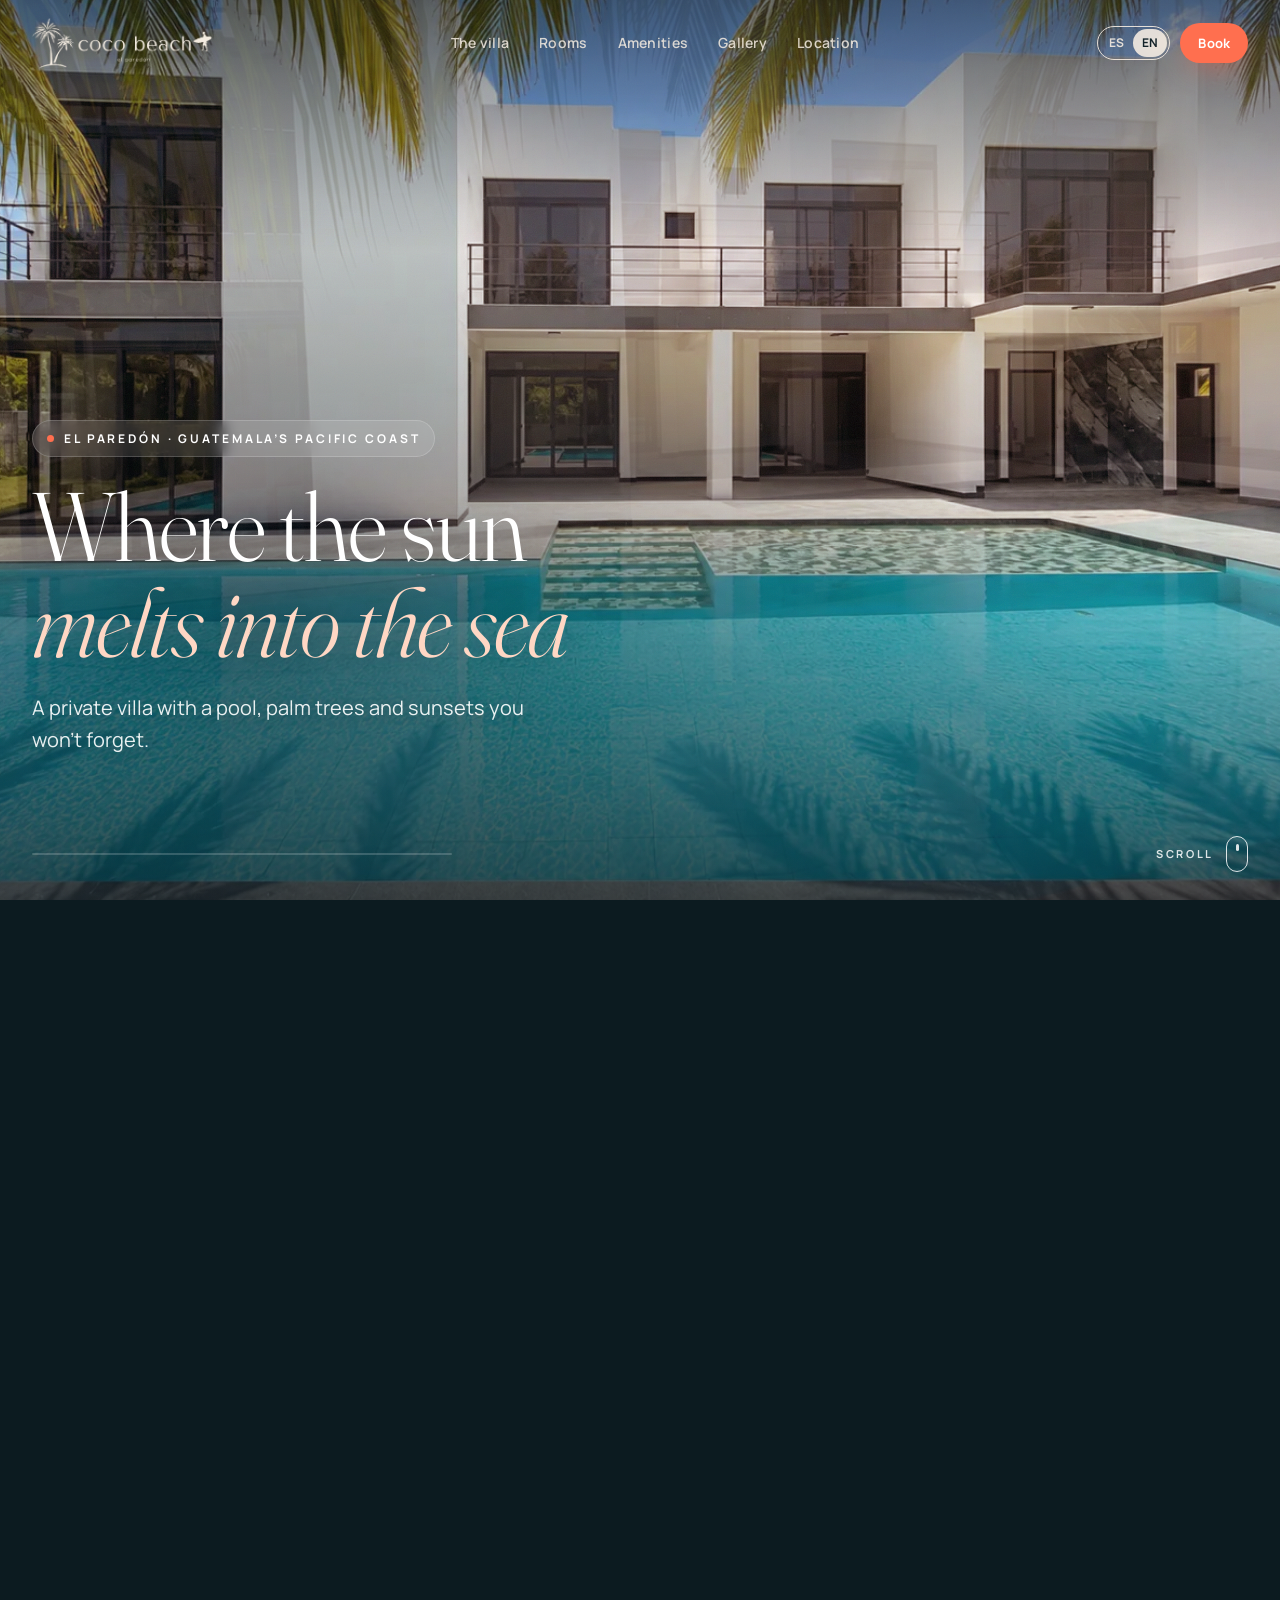
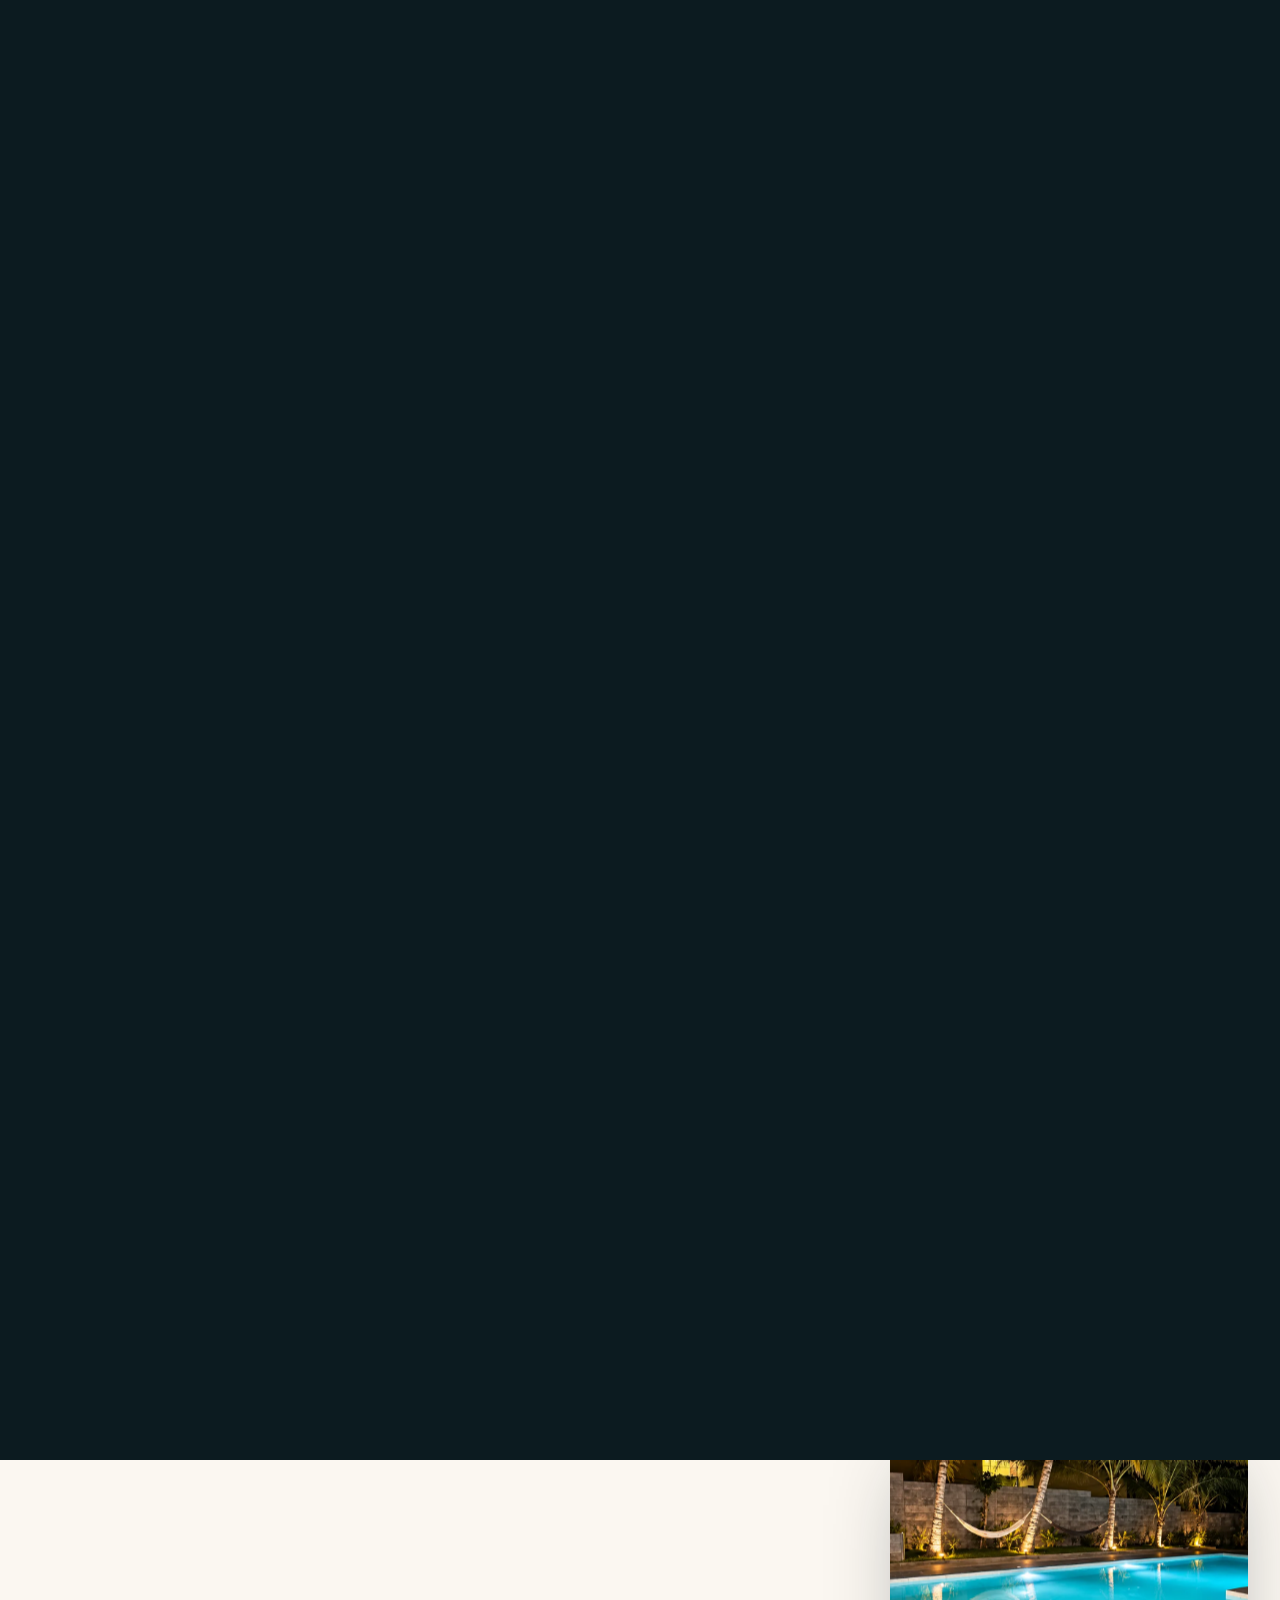
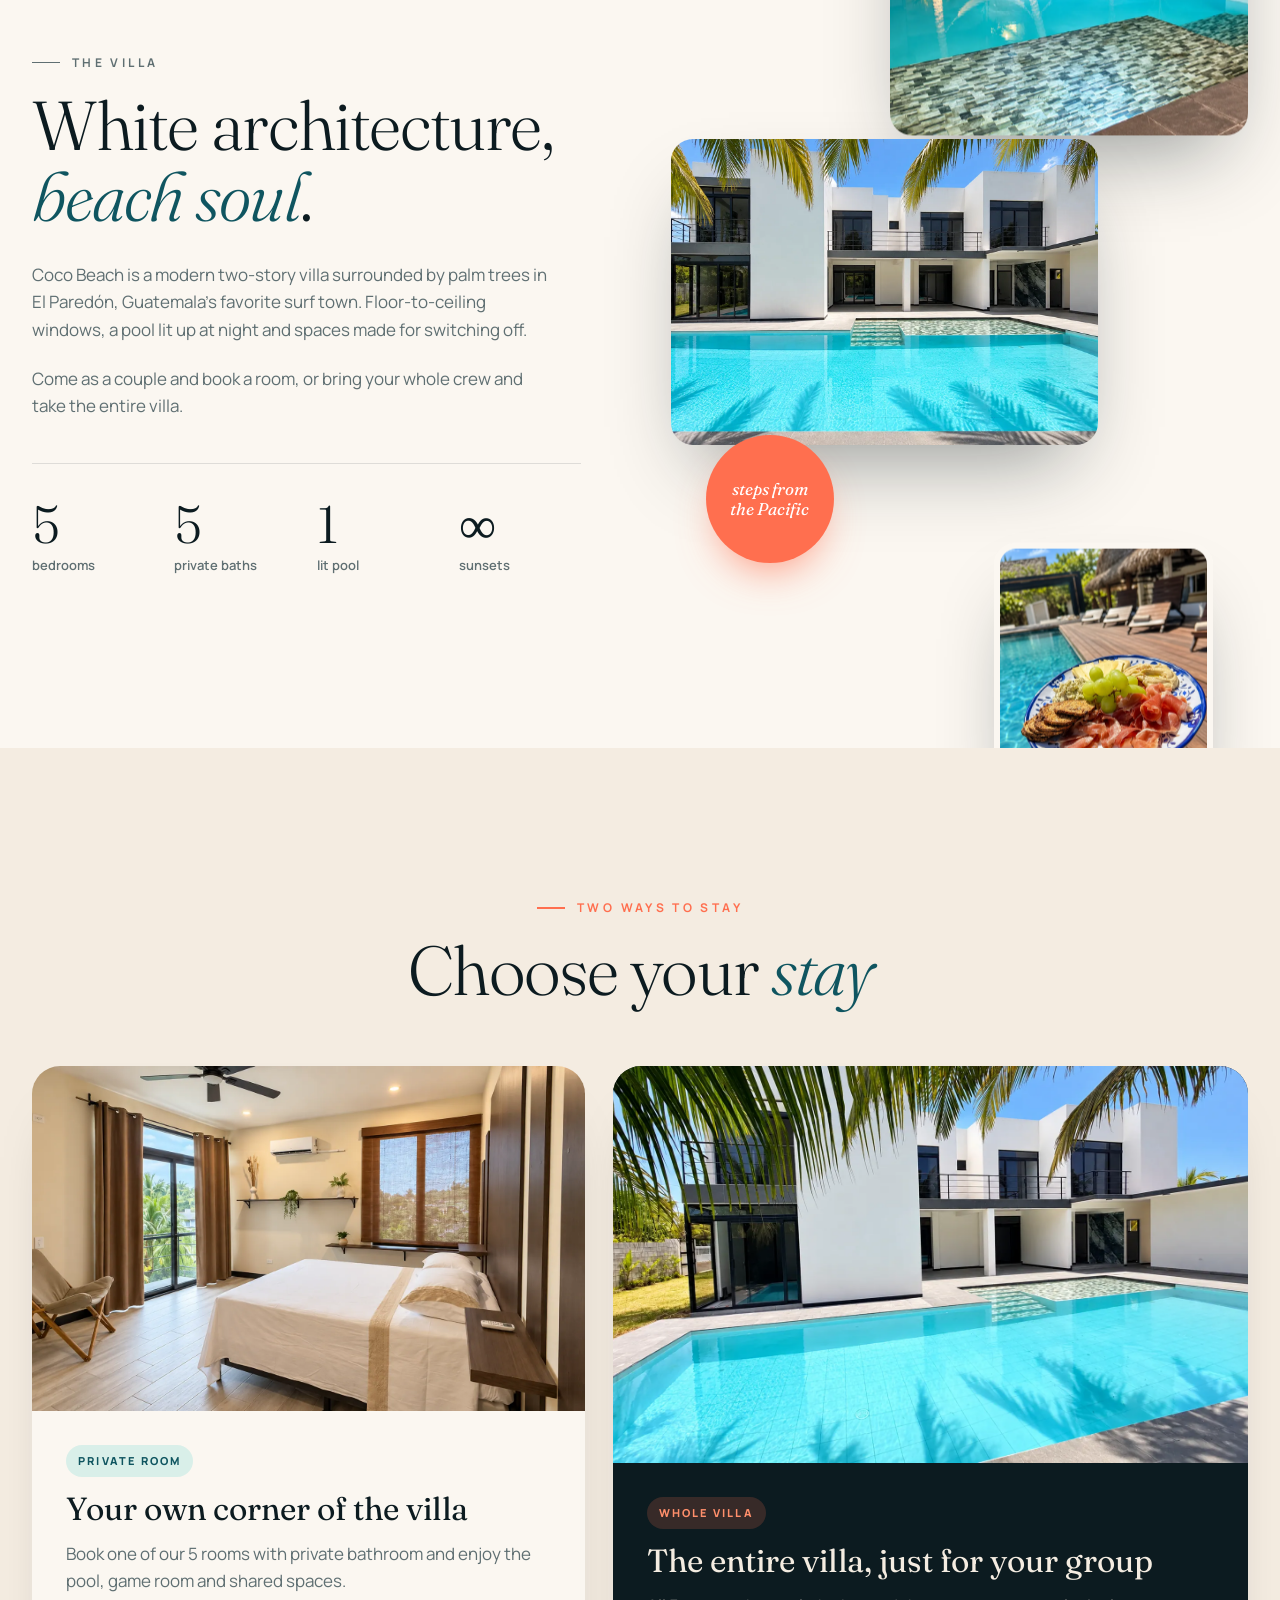
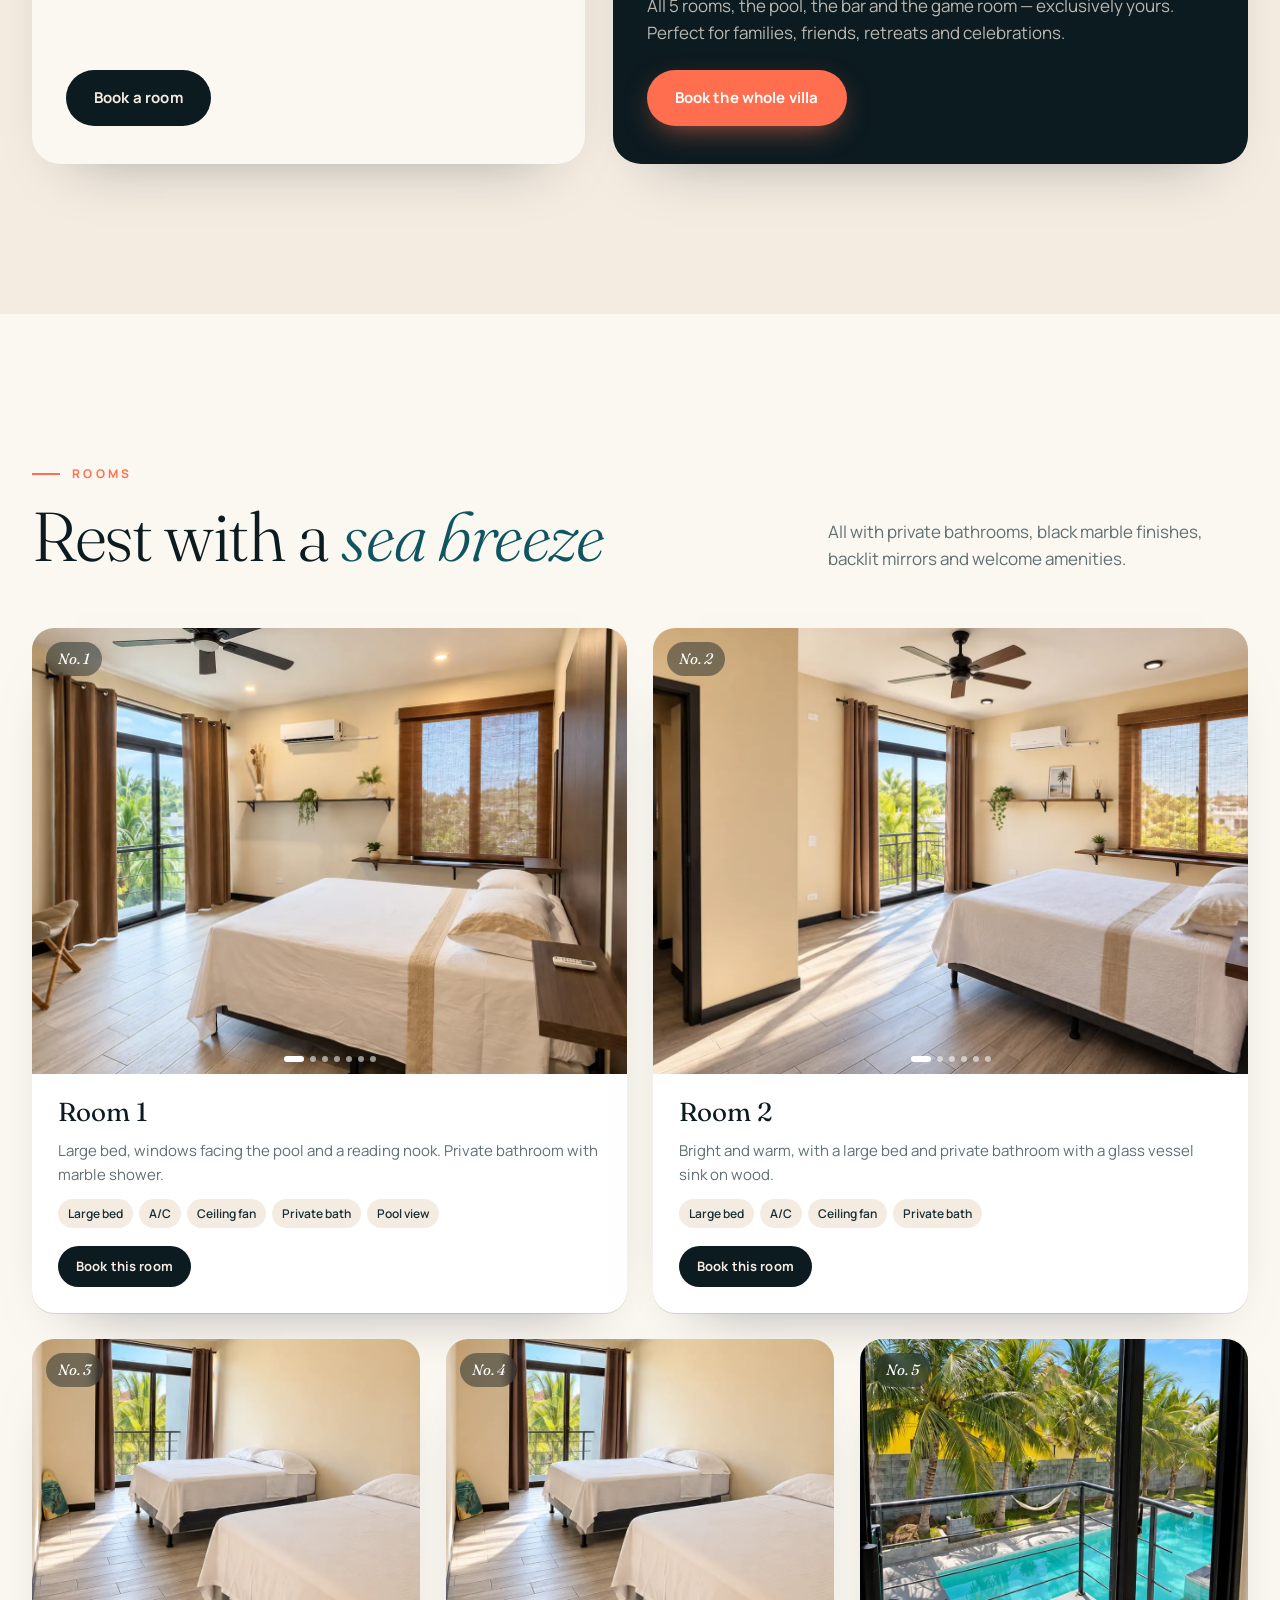
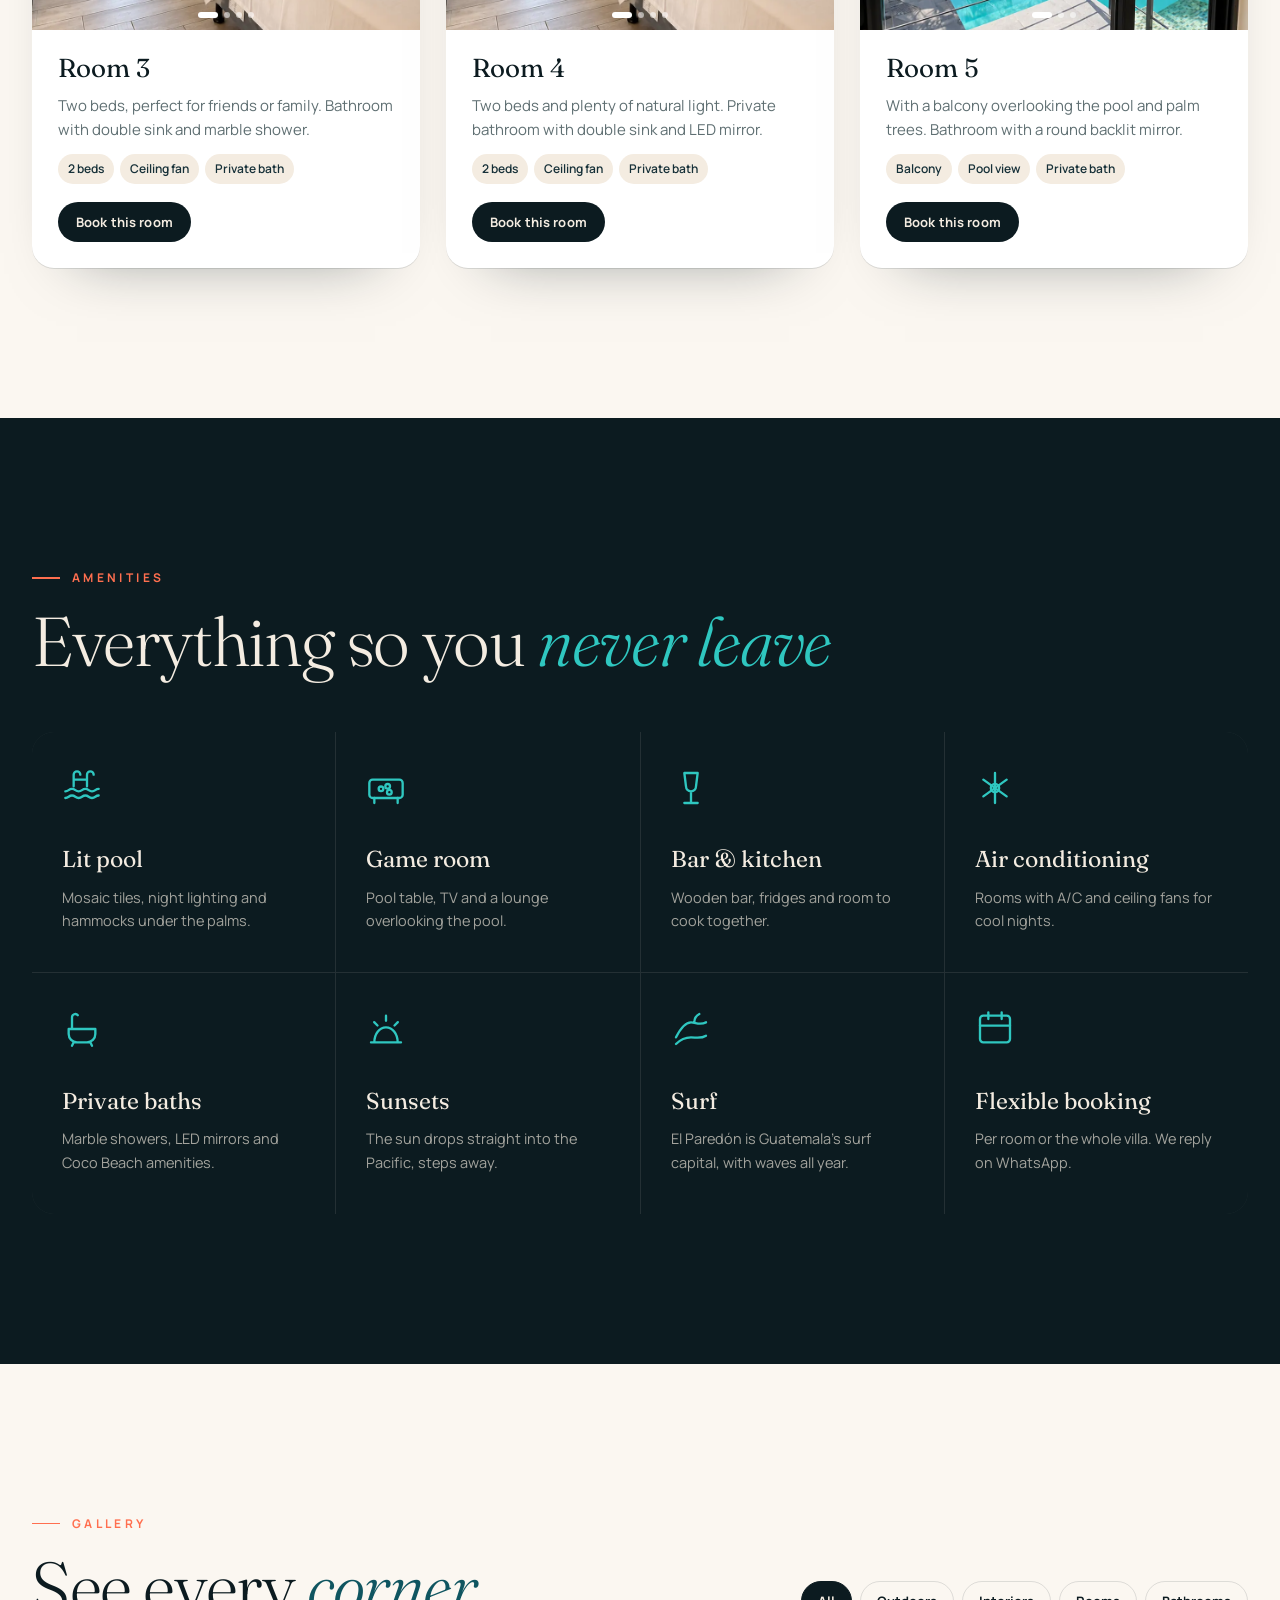
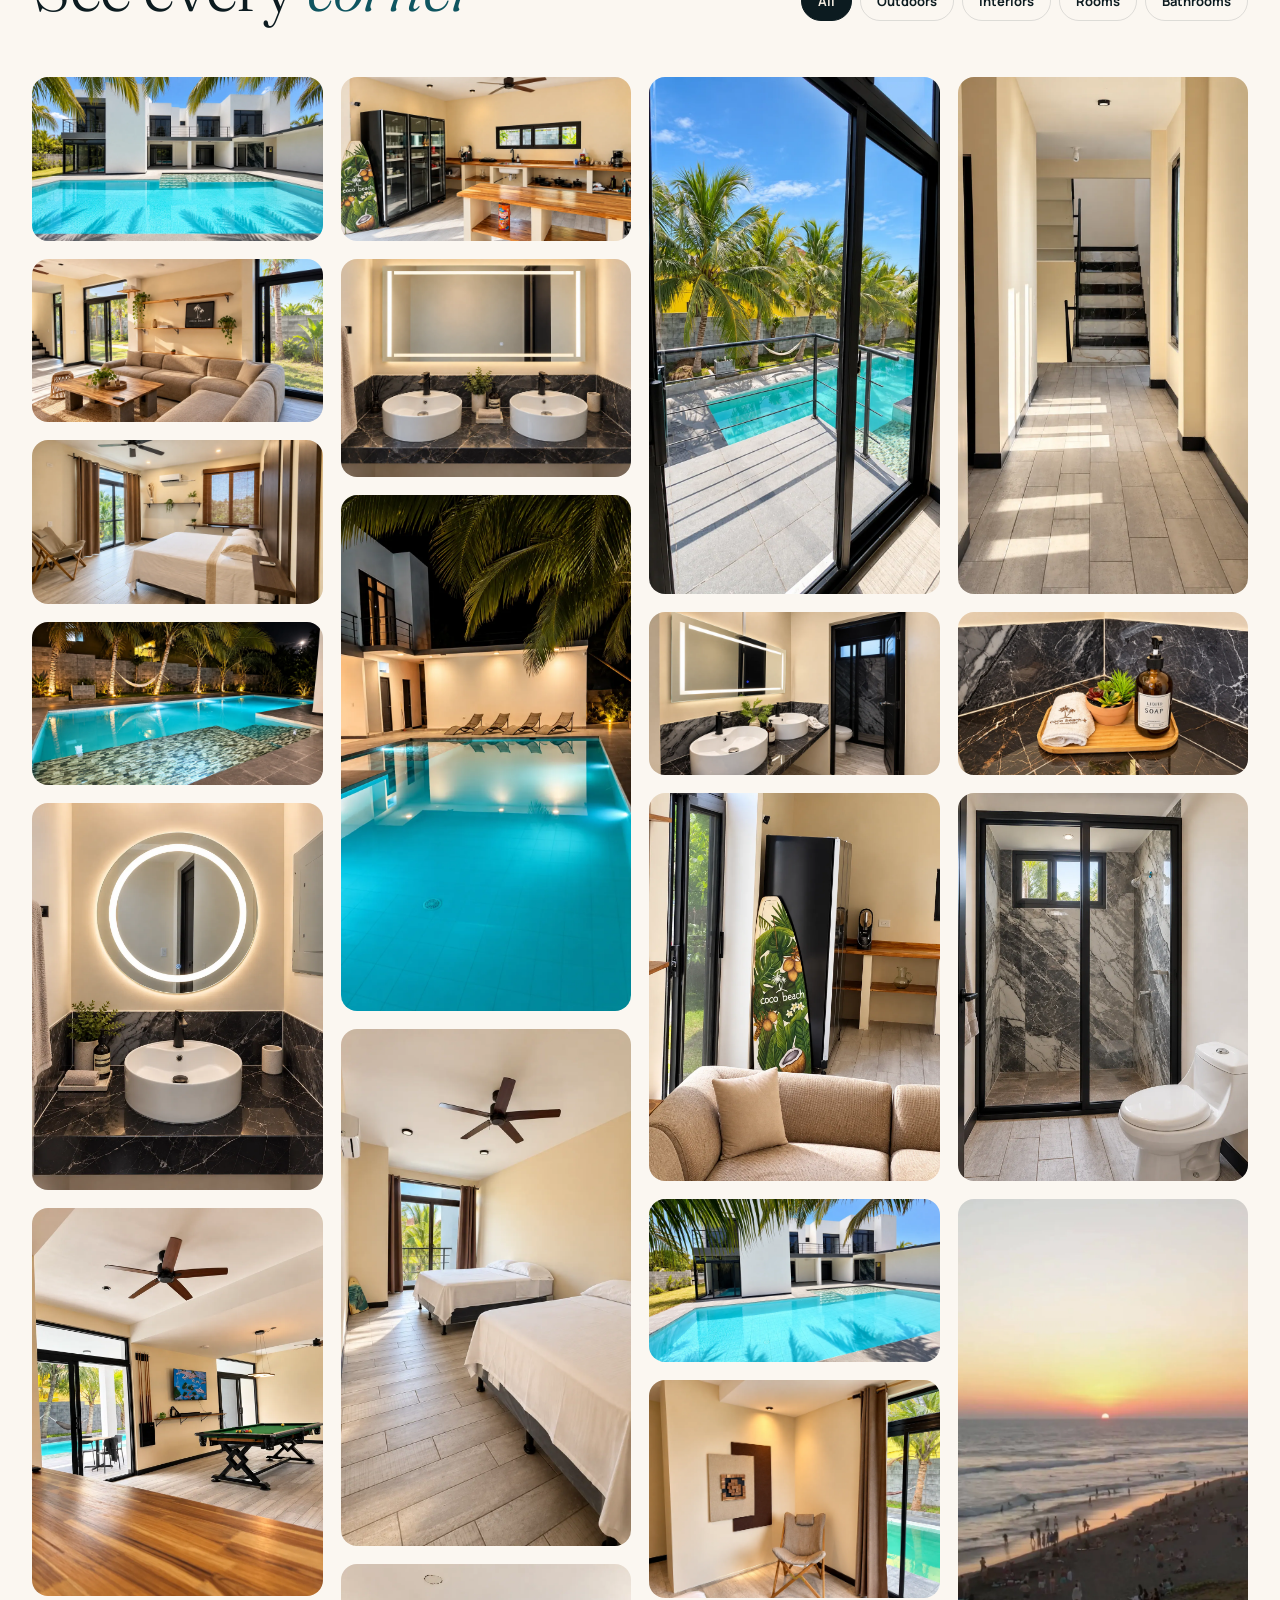
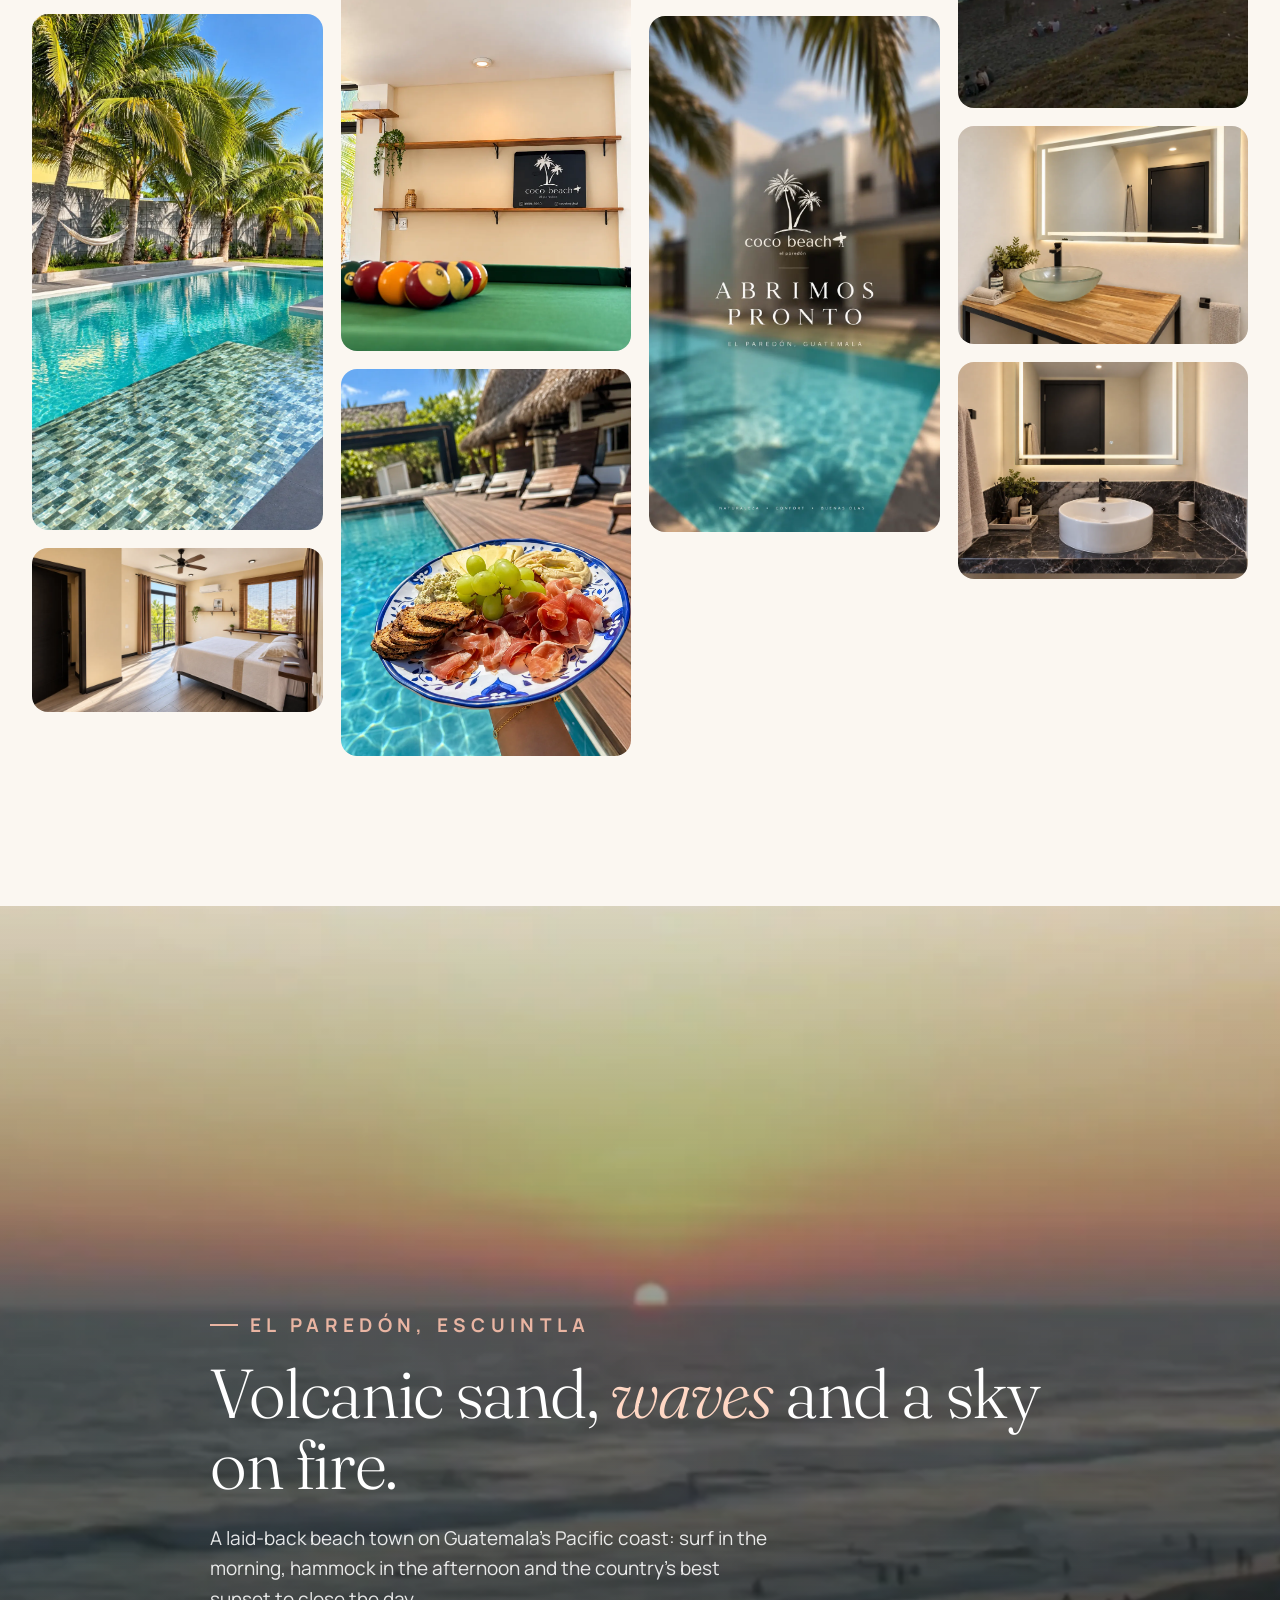
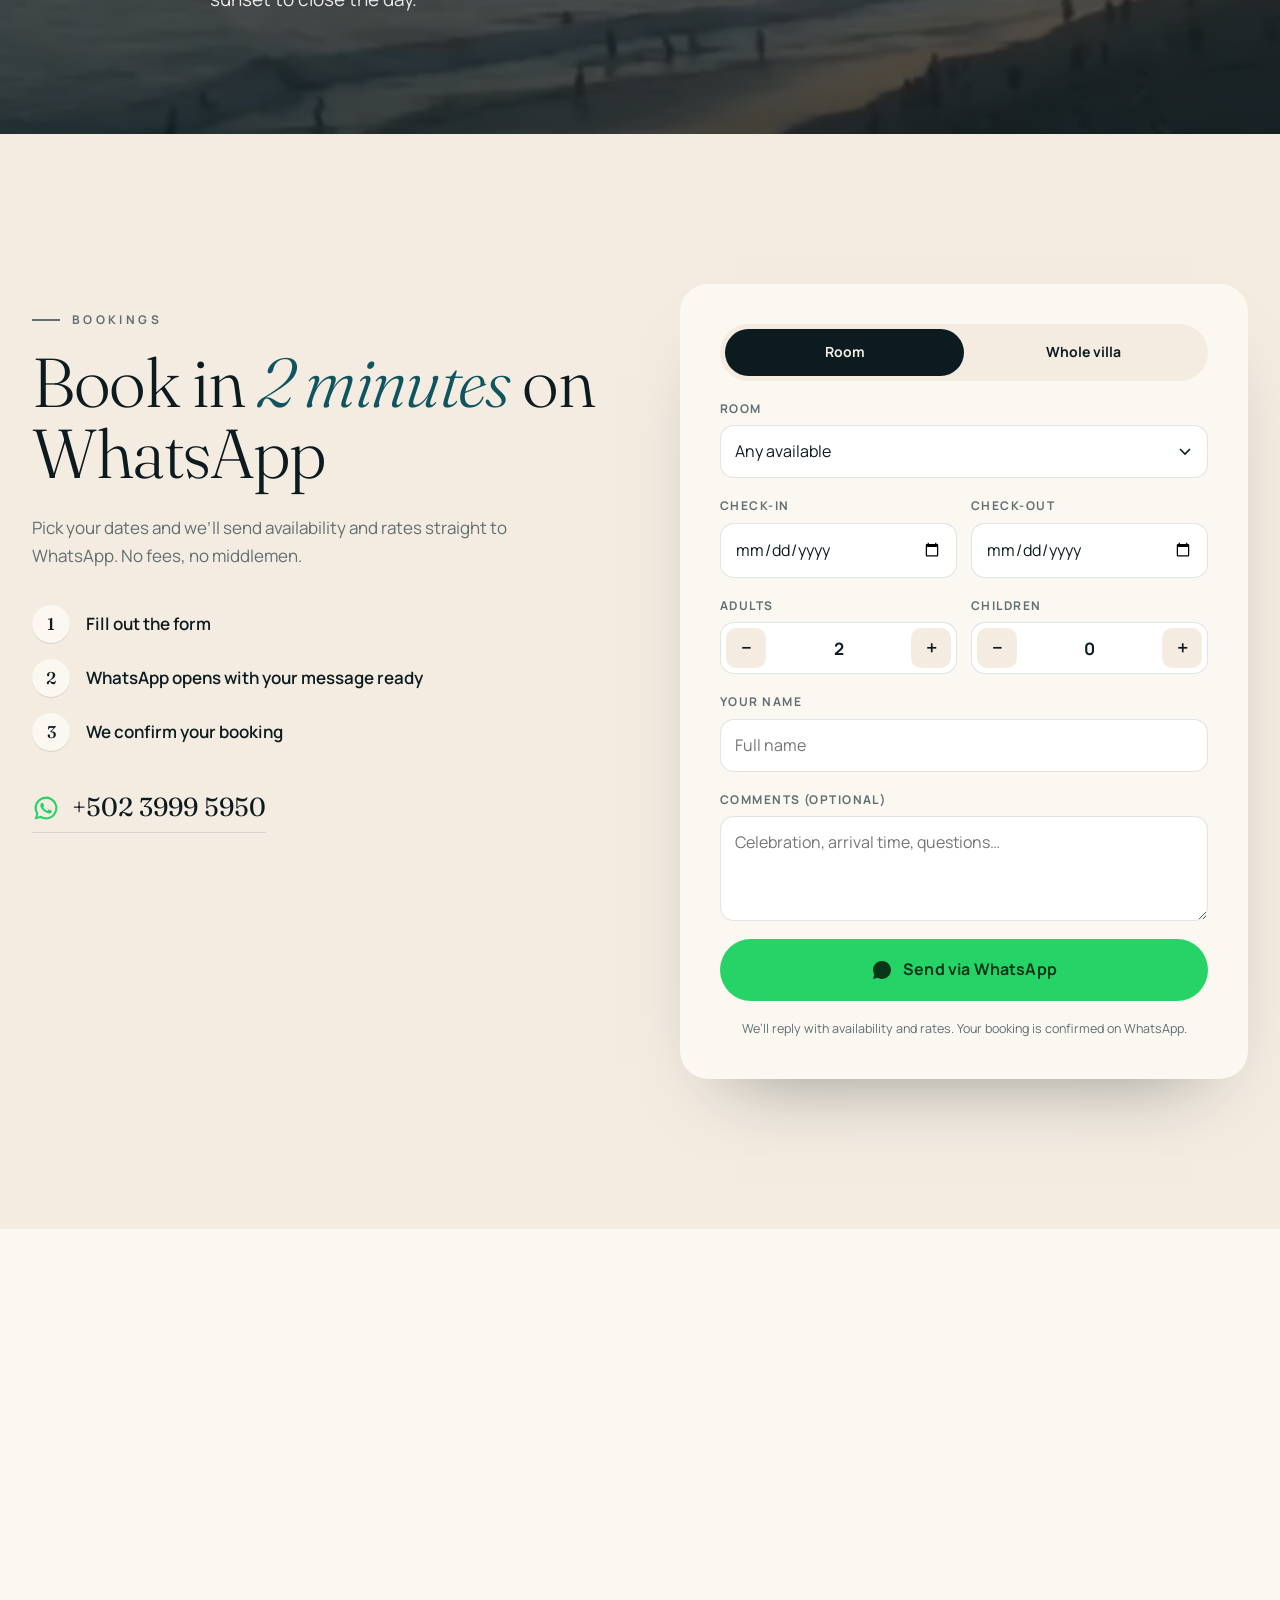
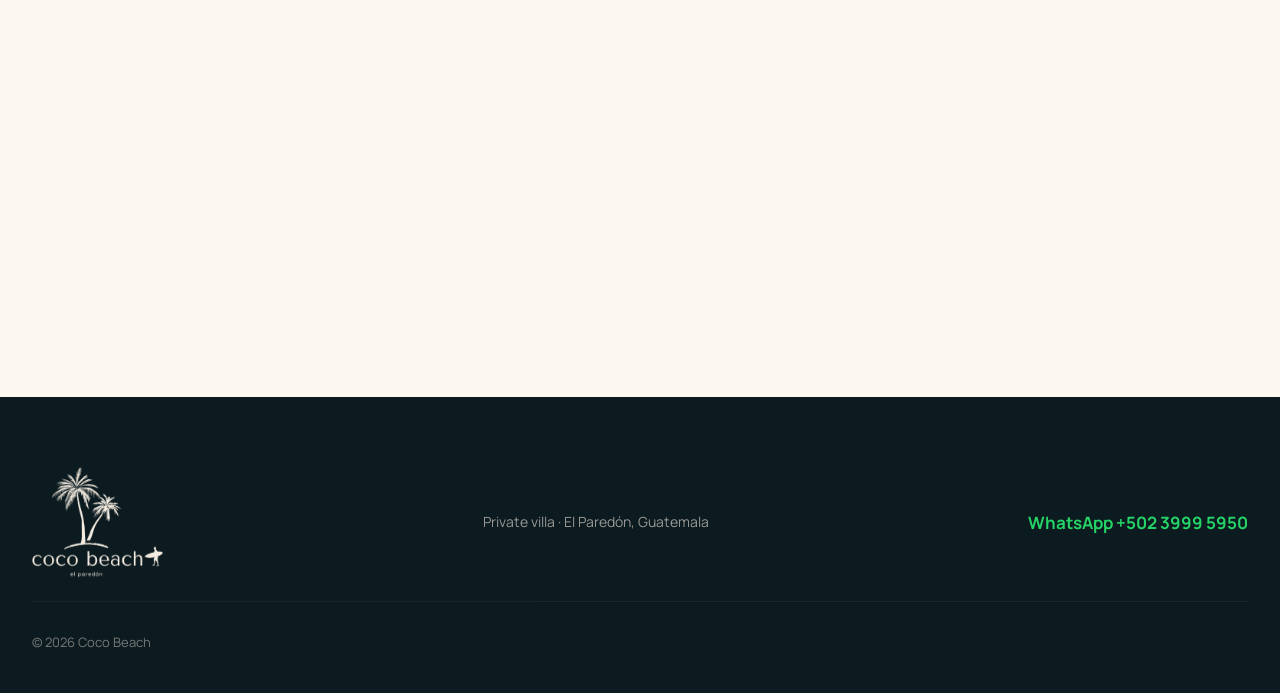
==== index.html @ 916fca0a "Coco Beach web + guest app en /guestapp Co-Authored-By: Claude Opus 5.5 <noreply@anthropic.com>" ====
<!doctype html>
<html lang="es">
<head>
  <meta charset="utf-8">
  <meta name="viewport" content="width=device-width, initial-scale=1">
  <title>Coco Beach · Villa en El Paredón, Guatemala</title>
  <meta name="description" content="Coco Beach: villa con piscina en El Paredón, Guatemala. Reserva una habitación o la villa completa por WhatsApp.">
  <meta property="og:title" content="Coco Beach · El Paredón">
  <meta property="og:description" content="Villa con piscina, 5 habitaciones y atardeceres sobre el Pacífico. Reserva por WhatsApp.">
  <meta property="og:image" content="img/ext-pool-day.webp">
  <link rel="apple-touch-icon" href="img/logo-mark-dark.png">
  <meta name="theme-color" content="#0c1b20">
  <link rel="icon" href="data:image/svg+xml,%3Csvg xmlns='http://www.w3.org/2000/svg' viewBox='0 0 64 64'%3E%3Ccircle cx='32' cy='32' r='32' fill='%230c1b20'/%3E%3Cpath d='M31 52c1-9 1-17-1-25' stroke='%23f3ebe0' stroke-width='3' fill='none' stroke-linecap='round'/%3E%3Cpath d='M30 27c-6-6-14-5-18 0 6-2 11-1 18 0zm0 0c5-7 13-8 19-4-7 0-12 1-19 4zm0 0c-2-7-8-11-14-10 6 2 9 5 14 10zm0 0c4-5 10-7 16-5-6 1-10 2-16 5z' fill='%233fd1c4'/%3E%3C/svg%3E">
  <link rel="preconnect" href="https://fonts.googleapis.com">
  <link rel="preconnect" href="https://fonts.gstatic.com" crossorigin>
  <link href="https://fonts.googleapis.com/css2?family=Fraunces:ital,opsz,wght@0,9..144,300;0,9..144,500;1,9..144,300;1,9..144,500&family=Manrope:wght@400;500;600;700&display=swap" rel="stylesheet">
  <link rel="stylesheet" href="styles.css">
</head>
<body>

<div class="loader" id="loader" aria-hidden="true">
  <div class="loader-mark"><img src="img/logo-full-light.png" alt="Coco Beach El Paredón" width="342" height="287"></div>
  <div class="loader-bar"><i id="loaderBar"></i></div>
</div>

<header class="nav" id="nav">
  <a href="#top" class="brand" aria-label="Coco Beach · El Paredón">
    <img class="logo-light" src="img/logo-h-light.png" alt="Coco Beach El Paredón" width="776" height="215">
    <img class="logo-dark" src="img/logo-h-dark.png" alt="" width="776" height="215">
  </a>
  <nav class="nav-links" id="navLinks">
    <a href="#villa" data-i18n="nav.villa">La villa</a>
    <a href="#rooms" data-i18n="nav.rooms">Habitaciones</a>
    <a href="#amenities" data-i18n="nav.amenities">Amenidades</a>
    <a href="#gallery" data-i18n="nav.gallery">Galería</a>
    <a href="#location" data-i18n="nav.location">Ubicación</a>
  </nav>
  <div class="nav-actions">
    <button class="lang" id="langBtn" aria-label="Cambiar idioma / Change language"><span data-l="es">ES</span><span data-l="en">EN</span></button>
    <a href="#book" class="btn btn-sm btn-coral" data-i18n="nav.book">Reservar</a>
    <button class="burger" id="burger" aria-label="Menú"><i></i><i></i></button>
  </div>
</header>

<main id="top">

  <!-- ============ HERO 3D ============ -->
  <section class="hero" id="hero">
    <div class="hero-sticky">
      <div class="cine" id="cine" aria-hidden="true">
        <figure class="shot" data-start="0">
          <picture><source media="(orientation: portrait)" srcset="img/ext-palms.webp"><img src="img/ext-pool-day.webp" alt="" fetchpriority="high"></picture>
        </figure>
        <figure class="shot" data-start=".3">
          <picture><source media="(orientation: portrait)" srcset="img/ext-pool-day.webp"><img src="img/ext-pool-day2.webp" alt=""></picture>
        </figure>
        <figure class="shot" data-start=".62">
          <picture><source media="(orientation: portrait)" srcset="img/ext-pool-night2.webp"><img src="img/ext-pool-night.webp" alt=""></picture>
        </figure>
        <div class="grade grade-sunset" id="gradeSunset"></div>
        <div class="grade grade-flare" id="gradeFlare"></div>
        <div class="grade grade-night" id="gradeNight"></div>
        <div class="grain"></div>
      </div>
      <div class="hero-vignette"></div>

      <div class="hero-copy" id="heroCopy">
        <div class="chapter is-on" data-ch="0">
          <p class="eyebrow"><span class="dot"></span><span data-i18n="hero.eyebrow">El Paredón · Pacífico de Guatemala</span></p>
          <h1><span data-i18n="hero.t1a">Donde el sol</span><br><em data-i18n="hero.t1b">se esconde en el mar</em></h1>
          <p class="lead" data-i18n="hero.l1">Una villa privada con piscina, palmeras y atardeceres que no se olvidan.</p>
        </div>
        <div class="chapter" data-ch="1">
          <p class="eyebrow"><span class="dot"></span><span data-i18n="hero.eyebrow2">Coco Beach Villa</span></p>
          <h2><span data-i18n="hero.t2a">5 habitaciones.</span><br><em data-i18n="hero.t2b">Una piscina que brilla de noche.</em></h2>
          <p class="lead" data-i18n="hero.l2">Cada habitación con baño privado. Sala de juegos, bar y terraza junto al agua.</p>
        </div>
        <div class="chapter" data-ch="2">
          <p class="eyebrow"><span class="dot"></span><span data-i18n="hero.eyebrow3">Reserva directo</span></p>
          <h2><span data-i18n="hero.t3a">Una habitación</span><br><em data-i18n="hero.t3b">o la villa entera.</em></h2>
          <div class="hero-ctas">
            <a href="#book" class="btn btn-coral" data-book="room" data-i18n="cta.room">Reservar habitación</a>
            <a href="#book" class="btn btn-glass" data-book="villa" data-i18n="cta.villa">Reservar villa completa</a>
          </div>
        </div>
      </div>

      <div class="hero-ui">
        <div class="progress" aria-hidden="true"><i id="heroProgress"></i></div>
        <div class="scroll-hint" id="scrollHint"><span data-i18n="hero.scroll">Desliza</span><i></i></div>
      </div>
    </div>
  </section>

  <!-- ============ VILLA INTRO ============ -->
  <section class="section intro" id="villa">
    <div class="wrap intro-grid">
      <div class="intro-text reveal">
        <p class="kicker" data-i18n="villa.kicker">La villa</p>
        <h2 class="display" data-i18n-html="villa.title">Arquitectura blanca, <em>alma de playa</em>.</h2>
        <p data-i18n="villa.p1">Coco Beach es una villa moderna de dos niveles rodeada de palmeras en El Paredón, el pueblo surfero más querido de Guatemala. Ventanales de piso a techo, una piscina con iluminación nocturna y espacios pensados para desconectarse.</p>
        <p data-i18n="villa.p2">Ven en pareja y reserva una habitación, o trae a toda tu gente y quédate con la villa completa.</p>
        <ul class="stats">
          <li><b>5</b><span data-i18n="villa.s1">habitaciones</span></li>
          <li><b>5</b><span data-i18n="villa.s2">baños privados</span></li>
          <li><b>1</b><span data-i18n="villa.s3">piscina iluminada</span></li>
          <li><b>∞</b><span data-i18n="villa.s4">atardeceres</span></li>
        </ul>
      </div>
      <div class="depth-stack reveal" id="depthStack">
        <figure class="ds ds-back"><img src="img/ext-pool-night.webp" alt="Piscina iluminada de noche" loading="lazy"></figure>
        <figure class="ds ds-mid"><img src="img/ext-pool-day.webp" alt="Fachada de la villa y piscina de día" loading="lazy"></figure>
        <figure class="ds ds-front"><img src="img/ext-platter.webp" alt="Tabla de quesos junto a la piscina" loading="lazy"></figure>
        <div class="ds-badge"><span data-i18n="villa.badge">a pasos del Pacífico</span></div>
      </div>
    </div>
  </section>

  <!-- ============ STAY OPTIONS ============ -->
  <section class="section options" id="options">
    <div class="wrap">
      <p class="kicker center reveal" data-i18n="opt.kicker">Dos formas de quedarte</p>
      <h2 class="display center reveal" data-i18n-html="opt.title">Elige tu <em>estancia</em></h2>
      <div class="opt-grid">
        <article class="opt-card tilt reveal">
          <div class="opt-img"><img src="img/room1-4.webp" alt="Habitación con cama grande" loading="lazy"></div>
          <div class="opt-body">
            <span class="tag" data-i18n="opt.roomTag">Habitación privada</span>
            <h3 data-i18n="opt.roomTitle">Tu propio rincón en la villa</h3>
            <p data-i18n="opt.roomText">Reserva una de nuestras 5 habitaciones con baño privado y disfruta de la piscina, la sala de juegos y las áreas comunes.</p>
            <a href="#book" class="btn btn-dark" data-book="room" data-i18n="cta.room">Reservar habitación</a>
          </div>
        </article>
        <article class="opt-card opt-feature tilt reveal">
          <div class="opt-img"><img src="img/ext-pool-day2.webp" alt="La villa completa con piscina" loading="lazy"></div>
          <div class="opt-body">
            <span class="tag tag-coral" data-i18n="opt.villaTag">Villa completa</span>
            <h3 data-i18n="opt.villaTitle">Toda la villa, solo para tu grupo</h3>
            <p data-i18n="opt.villaText">Las 5 habitaciones, la piscina, el bar y la sala de juegos en exclusiva. Ideal para familias, amigos, retiros y celebraciones.</p>
            <a href="#book" class="btn btn-coral" data-book="villa" data-i18n="cta.villa">Reservar villa completa</a>
          </div>
        </article>
      </div>
    </div>
  </section>

  <!-- ============ ROOMS ============ -->
  <section class="section rooms" id="rooms">
    <div class="wrap">
      <div class="sec-head reveal">
        <div>
          <p class="kicker" data-i18n="rooms.kicker">Habitaciones</p>
          <h2 class="display" data-i18n-html="rooms.title">Descanso con <em>brisa de mar</em></h2>
        </div>
        <p class="sec-sub" data-i18n="rooms.sub">Todas con baño privado, acabados en mármol negro, espejos iluminados y amenidades de bienvenida.</p>
      </div>
      <div class="room-grid" id="roomGrid"></div>
    </div>
  </section>

  <!-- ============ AMENITIES ============ -->
  <section class="section amenities" id="amenities">
    <div class="wrap">
      <div class="sec-head reveal">
        <div>
          <p class="kicker" data-i18n="am.kicker">Amenidades</p>
          <h2 class="display" data-i18n-html="am.title">Todo para <em>no salir</em> de la villa</h2>
        </div>
      </div>
      <div class="am-grid">
        <div class="am reveal"><svg viewBox="0 0 24 24"><path d="M2 18c2 0 2-1.5 4-1.5S8 18 10 18s2-1.5 4-1.5 2 1.5 4 1.5 2-1.5 4-1.5M2 14c2 0 2-1.5 4-1.5S8 14 10 14s2-1.5 4-1.5 2 1.5 4 1.5 2-1.5 4-1.5M7 11V4a2 2 0 0 1 4 0M15 11V4a2 2 0 0 1 4 0M7 7h8"/></svg><h4 data-i18n="am.pool">Piscina iluminada</h4><p data-i18n="am.poolT">Con mosaico, iluminación nocturna y hamacas bajo las palmeras.</p></div>
        <div class="am reveal"><svg viewBox="0 0 24 24"><rect x="2" y="7" width="20" height="11" rx="2"/><circle cx="9" cy="12.5" r="1.4"/><circle cx="13" cy="11" r="1.4"/><circle cx="14" cy="14.5" r="1.4"/><path d="M5 18v3M19 18v3"/></svg><h4 data-i18n="am.games">Sala de juegos</h4><p data-i18n="am.gamesT">Mesa de billar, TV y sala lounge con vista a la piscina.</p></div>
        <div class="am reveal"><svg viewBox="0 0 24 24"><path d="M8 3h8l-1 8a3 3 0 0 1-6 0zM12 14v7M8 21h8"/></svg><h4 data-i18n="am.bar">Bar y cocina</h4><p data-i18n="am.barT">Barra de madera, refrigeradores y espacio para cocinar en grupo.</p></div>
        <div class="am reveal"><svg viewBox="0 0 24 24"><path d="M12 3v18M5 7l14 10M19 7L5 17"/><circle cx="12" cy="12" r="2.5"/></svg><h4 data-i18n="am.ac">Aire acondicionado</h4><p data-i18n="am.acT">Habitaciones con A/C y ventilador de techo para noches frescas.</p></div>
        <div class="am reveal"><svg viewBox="0 0 24 24"><path d="M4 12h16v3a5 5 0 0 1-5 5H9a5 5 0 0 1-5-5zM6 12V5a2 2 0 0 1 3.5-1.3M7 20l-1 2M17 20l1 2"/></svg><h4 data-i18n="am.bath">Baños privados</h4><p data-i18n="am.bathT">Duchas de mármol, espejos LED y amenidades Coco Beach.</p></div>
        <div class="am reveal"><svg viewBox="0 0 24 24"><path d="M3 20h18M5 20c0-5 3-9 7-9s7 4 7 9M12 4v3M4.9 7.9l2 2M19.1 7.9l-2 2"/></svg><h4 data-i18n="am.sunset">Atardeceres</h4><p data-i18n="am.sunsetT">El sol cae directo sobre el Pacífico, a pasos de la villa.</p></div>
        <div class="am reveal"><svg viewBox="0 0 24 24"><path d="M3 17c3-6 6-9 9-9s5 2 9 0M3 21c3-3 6-4 9-4s6 1 9-1M14 8c0-2 1-4 3-5"/></svg><h4 data-i18n="am.surf">Surf</h4><p data-i18n="am.surfT">El Paredón es la capital del surf en Guatemala, con olas todo el año.</p></div>
        <div class="am reveal"><svg viewBox="0 0 24 24"><rect x="3" y="4" width="18" height="16" rx="2"/><path d="M3 10h18M8 2v4M16 2v4"/></svg><h4 data-i18n="am.flex">Reserva flexible</h4><p data-i18n="am.flexT">Por habitación o villa completa. Te respondemos por WhatsApp.</p></div>
      </div>
    </div>
  </section>

  <!-- ============ GALLERY ============ -->
  <section class="section gallery" id="gallery">
    <div class="wrap">
      <div class="sec-head reveal">
        <div>
          <p class="kicker" data-i18n="gal.kicker">Galería</p>
          <h2 class="display" data-i18n-html="gal.title">Mira cada <em>rincón</em></h2>
        </div>
        <div class="filters" id="galFilters" role="tablist">
          <button class="is-on" data-f="all" data-i18n="gal.all">Todo</button>
          <button data-f="ext" data-i18n="gal.ext">Exterior</button>
          <button data-f="int" data-i18n="gal.int">Interiores</button>
          <button data-f="room" data-i18n="gal.room">Habitaciones</button>
          <button data-f="bath" data-i18n="gal.bath">Baños</button>
        </div>
      </div>
      <div class="masonry" id="masonry"></div>
    </div>
  </section>

  <!-- ============ EL PAREDON ============ -->
  <section class="paredon" id="paredon">
    <div class="paredon-bg" style="background-image:url(img/ext-sunset.webp)"></div>
    <div class="wrap paredon-inner reveal">
      <p class="kicker light" data-i18n="par.kicker">El Paredón, Escuintla</p>
      <h2 class="display light" data-i18n-html="par.title">Arena volcánica, <em>olas</em> y el cielo en llamas.</h2>
      <p data-i18n="par.text">Un pueblo costero relajado en el Pacífico guatemalteco: surf por la mañana, hamaca por la tarde y el atardecer más lindo del país para cerrar el día.</p>
    </div>
  </section>

  <!-- ============ BOOKING ============ -->
  <section class="section book" id="book">
    <div class="wrap book-grid">
      <div class="book-copy reveal">
        <p class="kicker" data-i18n="book.kicker">Reservas</p>
        <h2 class="display" data-i18n-html="book.title">Reserva en <em>2 minutos</em> por WhatsApp</h2>
        <p data-i18n="book.text">Elige tus fechas y te enviamos disponibilidad y tarifa directamente por WhatsApp. Sin comisiones, sin intermediarios.</p>
        <ol class="steps">
          <li><b>1</b><span data-i18n="book.s1">Completa el formulario</span></li>
          <li><b>2</b><span data-i18n="book.s2">Se abre WhatsApp con tu mensaje listo</span></li>
          <li><b>3</b><span data-i18n="book.s3">Confirmamos tu reserva</span></li>
        </ol>
        <a class="wa-direct" href="https://wa.me/50239995950" target="_blank" rel="noopener">
          <svg viewBox="0 0 32 32"><path d="M16 3a13 13 0 0 0-11.2 19.6L3 29l6.6-1.7A13 13 0 1 0 16 3zm0 23.6a10.6 10.6 0 0 1-5.4-1.5l-.4-.2-3.9 1 1-3.8-.2-.4A10.6 10.6 0 1 1 16 26.6zm5.8-7.9c-.3-.2-1.9-.9-2.2-1s-.5-.2-.7.2-.8 1-1 1.2-.4.2-.7 0a8.7 8.7 0 0 1-4.3-3.8c-.3-.6.3-.5.9-1.7a.6.6 0 0 0 0-.5l-1-2.4c-.3-.6-.5-.5-.7-.5h-.6a1.2 1.2 0 0 0-.9.4 3.6 3.6 0 0 0-1.1 2.7 6.3 6.3 0 0 0 1.3 3.3 14.4 14.4 0 0 0 5.5 4.9c2 .9 2.9 1 3.9.8a3.3 3.3 0 0 0 2.2-1.5 2.7 2.7 0 0 0 .2-1.5c-.1-.2-.3-.3-.6-.4z"/></svg>
          <span>+502 3999 5950</span>
        </a>
      </div>

      <form class="book-form reveal" id="bookForm" novalidate>
        <div class="seg" role="radiogroup" aria-label="Tipo de reserva">
          <input type="radio" name="type" id="tRoom" value="room" checked><label for="tRoom" data-i18n="form.room">Habitación</label>
          <input type="radio" name="type" id="tVilla" value="villa"><label for="tVilla" data-i18n="form.villa">Villa completa</label>
          <i class="seg-pill"></i>
        </div>

        <div class="field" id="roomField">
          <label for="fRoom" data-i18n="form.whichRoom">Habitación</label>
          <select id="fRoom">
            <option value="any" data-i18n="form.anyRoom">Cualquiera disponible</option>
            <option value="1" data-i18n="room.1.name">Habitación 1</option>
            <option value="2" data-i18n="room.2.name">Habitación 2</option>
            <option value="3" data-i18n="room.3.name">Habitación 3</option>
            <option value="4" data-i18n="room.4.name">Habitación 4</option>
            <option value="5" data-i18n="room.5.name">Habitación 5</option>
          </select>
        </div>

        <div class="row">
          <div class="field"><label for="fIn" data-i18n="form.in">Llegada</label><input type="date" id="fIn" required></div>
          <div class="field"><label for="fOut" data-i18n="form.out">Salida</label><input type="date" id="fOut" required></div>
        </div>
        <p class="nights" id="nights"></p>

        <div class="row">
          <div class="field">
            <label data-i18n="form.adults">Adultos</label>
            <div class="stepper" data-min="1" data-max="20"><button type="button" data-d="-1" aria-label="−">−</button><output id="fAdults">2</output><button type="button" data-d="1" aria-label="+">+</button></div>
          </div>
          <div class="field">
            <label data-i18n="form.kids">Niños</label>
            <div class="stepper" data-min="0" data-max="12"><button type="button" data-d="-1" aria-label="−">−</button><output id="fKids">0</output><button type="button" data-d="1" aria-label="+">+</button></div>
          </div>
        </div>

        <div class="field"><label for="fName" data-i18n="form.name">Tu nombre</label><input type="text" id="fName" autocomplete="name" data-i18n-ph="form.namePh" placeholder="Nombre y apellido" required></div>
        <div class="field"><label for="fMsg" data-i18n="form.msg">Comentarios (opcional)</label><textarea id="fMsg" rows="3" data-i18n-ph="form.msgPh" placeholder="Celebración, hora de llegada, preguntas…"></textarea></div>

        <p class="form-err" id="formErr" role="alert"></p>
        <button type="submit" class="btn btn-wa">
          <svg viewBox="0 0 32 32"><path d="M16 3a13 13 0 0 0-11.2 19.6L3 29l6.6-1.7A13 13 0 1 0 16 3zm5.8 15.7c-.3-.2-1.9-.9-2.2-1s-.5-.2-.7.2-.8 1-1 1.2-.4.2-.7 0a8.7 8.7 0 0 1-4.3-3.8c-.3-.6.3-.5.9-1.7a.6.6 0 0 0 0-.5l-1-2.4c-.3-.6-.5-.5-.7-.5h-.6a1.2 1.2 0 0 0-.9.4 3.6 3.6 0 0 0-1.1 2.7 6.3 6.3 0 0 0 1.3 3.3 14.4 14.4 0 0 0 5.5 4.9c2 .9 2.9 1 3.9.8a3.3 3.3 0 0 0 2.2-1.5 2.7 2.7 0 0 0 .2-1.5c-.1-.2-.3-.3-.6-.4z"/></svg>
          <span data-i18n="form.send">Enviar por WhatsApp</span>
        </button>
        <p class="fine" data-i18n="form.fine">Te responderemos con disponibilidad y tarifa. Tu reserva se confirma por WhatsApp.</p>
      </form>
    </div>
  </section>

  <!-- ============ LOCATION ============ -->
  <section class="section location" id="location">
    <div class="wrap loc-grid">
      <div class="reveal">
        <p class="kicker" data-i18n="loc.kicker">Ubicación</p>
        <h2 class="display" data-i18n-html="loc.title">El Paredón, <em>Guatemala</em></h2>
        <p data-i18n="loc.text">En la costa del Pacífico, departamento de Escuintla. Escríbenos y te enviamos la ubicación exacta y cómo llegar.</p>
        <a class="btn btn-dark" href="https://www.google.com/maps/search/?api=1&query=El+Paredon+Buena+Vista+Escuintla+Guatemala" target="_blank" rel="noopener" data-i18n="loc.open">Abrir en Google Maps</a>
      </div>
      <div class="map reveal">
        <iframe title="Mapa El Paredón" loading="lazy" referrerpolicy="no-referrer-when-downgrade" src="https://www.google.com/maps?q=El+Paredon+Buena+Vista,+Escuintla,+Guatemala&z=13&output=embed"></iframe>
      </div>
    </div>
  </section>
</main>

<footer class="footer">
  <div class="wrap foot">
<a href="#top" class="brand brand-foot"><img src="img/logo-full-light.png" alt="Coco Beach El Paredón" width="342" height="287"></a>
    <p class="foot-tag" data-i18n="foot.tag">Villa privada · El Paredón, Guatemala</p>
    <a class="foot-wa" href="https://wa.me/50239995950" target="_blank" rel="noopener">WhatsApp +502 3999 5950</a>
    <p class="foot-copy">© <span id="year"></span> Coco Beach</p>
  </div>
</footer>

<a class="wa-float" id="waFloat" href="https://wa.me/50239995950" target="_blank" rel="noopener" aria-label="WhatsApp">
  <svg viewBox="0 0 32 32"><path d="M16 3a13 13 0 0 0-11.2 19.6L3 29l6.6-1.7A13 13 0 1 0 16 3zm0 23.6a10.6 10.6 0 0 1-5.4-1.5l-.4-.2-3.9 1 1-3.8-.2-.4A10.6 10.6 0 1 1 16 26.6zm5.8-7.9c-.3-.2-1.9-.9-2.2-1s-.5-.2-.7.2-.8 1-1 1.2-.4.2-.7 0a8.7 8.7 0 0 1-4.3-3.8c-.3-.6.3-.5.9-1.7a.6.6 0 0 0 0-.5l-1-2.4c-.3-.6-.5-.5-.7-.5h-.6a1.2 1.2 0 0 0-.9.4 3.6 3.6 0 0 0-1.1 2.7 6.3 6.3 0 0 0 1.3 3.3 14.4 14.4 0 0 0 5.5 4.9c2 .9 2.9 1 3.9.8a3.3 3.3 0 0 0 2.2-1.5 2.7 2.7 0 0 0 .2-1.5c-.1-.2-.3-.3-.6-.4z"/></svg>
</a>

<div class="lightbox" id="lightbox" aria-hidden="true">
  <button class="lb-close" id="lbClose" aria-label="Cerrar">×</button>
  <button class="lb-nav lb-prev" id="lbPrev" aria-label="Anterior">‹</button>
  <img id="lbImg" alt="">
  <button class="lb-nav lb-next" id="lbNext" aria-label="Siguiente">›</button>
  <p class="lb-count" id="lbCount"></p>
</div>

<script src="app.js"></script>
</body>
</html>
---- styles.css ----
:root{
  --ink:#0c1b20;
  --ink-2:#163038;
  --sand:#f4ece1;
  --sand-2:#ebe0d1;
  --paper:#fbf7f1;
  --coral:#ff6f4f;
  --coral-2:#ff8f6b;
  --sea:#2fc7c0;
  --sea-deep:#0f5560;
  --palm:#2e5a43;
  --muted:#5f6f72;
  --line:rgba(12,27,32,.12);
  --wa:#25d366;
  --radius:22px;
  --serif:"Fraunces",Georgia,serif;
  --sans:"Manrope",system-ui,-apple-system,sans-serif;
  --ease:cubic-bezier(.22,1,.36,1);
}
*{box-sizing:border-box;margin:0;padding:0}
html{scroll-behavior:smooth;-webkit-text-size-adjust:100%}
body{background:var(--paper);color:var(--ink);font-family:var(--sans);font-size:17px;line-height:1.6;overflow-x:hidden;-webkit-font-smoothing:antialiased}
img{display:block;max-width:100%}
a{color:inherit;text-decoration:none}
button{font:inherit;color:inherit;background:none;border:0;cursor:pointer}
em{font-style:italic}
.wrap{width:min(1240px,100% - 32px);margin-inline:auto}
@media(min-width:720px){.wrap{width:min(1240px,100% - 64px)}}

/* ---------- loader ---------- */
.loader{position:fixed;inset:0;z-index:200;background:var(--ink);display:grid;place-content:center;gap:28px;justify-items:center;transition:opacity .9s var(--ease),visibility .9s}
.loader.done{opacity:0;visibility:hidden}
.loader-mark{display:flex;align-items:center;gap:12px;color:var(--sand);font-family:var(--serif);font-size:30px;letter-spacing:.02em}
.loader-mark img{width:170px;height:auto;animation:breathe 2.4s ease-in-out infinite}
@keyframes breathe{50%{opacity:.6;transform:scale(.97)}}
.loader-bar{width:180px;height:2px;background:rgba(255,255,255,.12);border-radius:2px;overflow:hidden}
.loader-bar i{display:block;height:100%;width:0;background:linear-gradient(90deg,var(--sea),var(--coral));transition:width .4s}
@keyframes sway{50%{transform:rotate(-6deg)}}

/* ---------- brand ---------- */
.palm-ico{width:34px;height:34px;flex:none}
.palm-ico path:first-child{stroke:currentColor;stroke-width:3;fill:none;stroke-linecap:round}
.palm-ico .fr{fill:var(--sea)}
.brand{display:flex;align-items:center;gap:10px;font-family:var(--serif);font-size:22px;line-height:1;font-weight:500}
.brand small{display:block;font-family:var(--sans);font-size:10px;letter-spacing:.28em;text-transform:uppercase;opacity:.7;margin-top:5px;font-weight:600}

/* ---------- nav ---------- */
.nav{position:fixed;top:0;left:0;right:0;z-index:100;display:flex;align-items:center;justify-content:space-between;gap:16px;padding:18px max(16px,calc((100vw - 1240px)/2));color:var(--sand);transition:background .4s,color .4s,padding .4s,box-shadow .4s}
@media(min-width:720px){.nav{padding-inline:max(32px,calc((100vw - 1240px)/2))}}
.nav.solid{background:rgba(251,247,241,.86);backdrop-filter:blur(14px) saturate(1.4);-webkit-backdrop-filter:blur(14px) saturate(1.4);color:var(--ink);padding-block:12px;box-shadow:0 1px 0 var(--line)}
.nav-links{display:flex;gap:30px;font-size:14px;font-weight:600;letter-spacing:.02em}
.nav-links a{position:relative;opacity:.85}
.nav-links a::after{content:"";position:absolute;left:0;right:0;bottom:-4px;height:1.5px;background:currentColor;transform:scaleX(0);transform-origin:left;transition:transform .35s var(--ease)}
.nav-links a:hover{opacity:1}.nav-links a:hover::after{transform:scaleX(1)}
.nav-actions{display:flex;align-items:center;gap:10px}
.lang{display:flex;border:1.5px solid currentColor;border-radius:99px;padding:2px;font-size:12px;font-weight:700;opacity:.9}
.lang span{padding:4px 9px;border-radius:99px;transition:.3s}
html[lang=es] .lang [data-l=es],html[lang=en] .lang [data-l=en]{background:var(--sand);color:var(--ink)}
html[lang=es] .nav.solid .lang [data-l=es],html[lang=en] .nav.solid .lang [data-l=en]{background:var(--ink);color:var(--paper)}
.burger{display:none;width:40px;height:40px;position:relative}
.burger i{position:absolute;left:10px;right:10px;height:2px;background:currentColor;transition:.35s var(--ease)}
.burger i:first-child{top:15px}.burger i:last-child{top:23px}
.nav.open .burger i:first-child{top:19px;transform:rotate(45deg)}
.nav.open .burger i:last-child{top:19px;transform:rotate(-45deg)}
@media(max-width:940px){
  .burger{display:block}
  .nav-links{position:fixed;inset:0 0 auto 0;top:0;height:100svh;flex-direction:column;justify-content:center;align-items:center;gap:26px;font-family:var(--serif);font-size:34px;font-weight:300;background:var(--ink);color:var(--sand);opacity:0;visibility:hidden;transition:.45s var(--ease);z-index:-1}
  .nav.open .nav-links{opacity:1;visibility:visible}
  .nav.open{color:var(--sand);background:transparent;box-shadow:none}
  .nav .btn-sm.btn-coral{display:none}
}

/* ---------- buttons ---------- */
.btn{display:inline-flex;align-items:center;justify-content:center;gap:10px;padding:16px 28px;border-radius:99px;font-weight:700;font-size:15px;letter-spacing:.01em;transition:transform .35s var(--ease),background .3s,box-shadow .35s,color .3s;white-space:nowrap}
.btn:hover{transform:translateY(-2px)}
.btn:active{transform:translateY(0) scale(.98)}
.btn-sm{padding:10px 18px;font-size:13px}
.btn-coral{background:var(--coral);color:#fff;box-shadow:0 10px 30px -10px rgba(255,111,79,.7)}
.btn-coral:hover{background:var(--coral-2);box-shadow:0 16px 40px -12px rgba(255,111,79,.8)}
.btn-glass{background:rgba(255,255,255,.12);color:#fff;border:1px solid rgba(255,255,255,.3);backdrop-filter:blur(10px);-webkit-backdrop-filter:blur(10px)}
.btn-glass:hover{background:rgba(255,255,255,.22)}
.btn-dark{background:var(--ink);color:var(--sand)}
.btn-dark:hover{background:var(--ink-2)}
.btn-wa{width:100%;background:var(--wa);color:#05361a;font-size:16px;padding:18px}
.btn-wa:hover{box-shadow:0 16px 40px -14px rgba(37,211,102,.8)}
.btn-wa svg,.wa-direct svg{width:22px;height:22px;fill:currentColor}

/* ---------- hero ---------- */
.hero{position:relative;height:340vh;background:var(--ink)}
.hero-sticky{position:sticky;top:0;height:100vh;height:100svh;overflow:hidden}
.cine{position:absolute;inset:0;overflow:hidden;background:#0c1b20}
.shot{position:absolute;inset:0;opacity:0;will-change:opacity}
.shot:first-child{opacity:1}
.shot picture,.shot img{display:block;width:100%;height:100%}
.shot img{object-fit:cover;transform-origin:50% 60%;will-change:transform}
.grade{position:absolute;inset:0;pointer-events:none;opacity:0}
.grade-sunset{background:linear-gradient(180deg,#ff8a5c 0%,#ff6b4a 35%,#7a2f4a 100%);mix-blend-mode:soft-light}
.grade-flare{background:radial-gradient(60% 50% at 78% 18%,rgba(255,190,120,.85),rgba(255,120,80,.25) 45%,transparent 70%);mix-blend-mode:screen}
.grade-night{background:linear-gradient(180deg,#050b1f 0%,#0c1b3a 60%,#10213a 100%);mix-blend-mode:multiply}
.grain{position:absolute;inset:-50%;pointer-events:none;opacity:.09;background-image:url("data:image/svg+xml,%3Csvg xmlns='http://www.w3.org/2000/svg' width='160' height='160'%3E%3Cfilter id='n'%3E%3CfeTurbulence type='fractalNoise' baseFrequency='.9' numOctaves='2' stitchTiles='stitch'/%3E%3C/filter%3E%3Crect width='100%25' height='100%25' filter='url(%23n)'/%3E%3C/svg%3E");animation:grain 1.2s steps(6) infinite}
@keyframes grain{0%{transform:translate(0,0)}20%{transform:translate(-3%,2%)}40%{transform:translate(2%,-3%)}60%{transform:translate(-2%,-1%)}80%{transform:translate(3%,3%)}100%{transform:translate(0,0)}}
.hero-vignette{position:absolute;inset:0;pointer-events:none;background:linear-gradient(180deg,rgba(6,14,18,.55) 0%,rgba(6,14,18,0) 28%,rgba(6,14,18,0) 55%,rgba(6,14,18,.7) 100%),radial-gradient(120% 80% at 20% 70%,rgba(6,14,18,.45),transparent 60%);transition:opacity .6s}
.hero-copy{position:absolute;left:0;right:0;bottom:clamp(110px,16vh,180px);width:min(1240px,100% - 32px);margin-inline:auto;color:#fff;pointer-events:none;transition:opacity .6s}
@media(min-width:720px){.hero-copy{width:min(1240px,100% - 64px)}}
.chapter{position:absolute;left:0;bottom:0;max-width:760px;opacity:0;transform:translateY(40px);filter:blur(8px);transition:opacity .9s var(--ease),transform .9s var(--ease),filter .9s var(--ease)}
.chapter.is-on{opacity:1;transform:none;filter:none;pointer-events:auto}
.eyebrow{display:inline-flex;align-items:center;gap:10px;font-size:12px;font-weight:700;letter-spacing:.24em;text-transform:uppercase;margin-bottom:22px;padding:8px 14px;border-radius:99px;background:rgba(255,255,255,.1);backdrop-filter:blur(8px);-webkit-backdrop-filter:blur(8px);border:1px solid rgba(255,255,255,.18)}
.eyebrow .dot{width:7px;height:7px;border-radius:50%;background:var(--coral);box-shadow:0 0 0 0 rgba(255,111,79,.7);animation:pulse 2s infinite}
@keyframes pulse{70%{box-shadow:0 0 0 10px rgba(255,111,79,0)}100%{box-shadow:0 0 0 0 rgba(255,111,79,0)}}
.chapter h1,.chapter h2{font-family:var(--serif);font-weight:300;font-size:clamp(44px,7.6vw,104px);line-height:.98;letter-spacing:-.02em;text-shadow:0 4px 40px rgba(0,0,0,.35)}
.chapter h2{font-size:clamp(40px,6.4vw,88px)}
.chapter em{font-weight:300;color:#ffd7c4}
.lead{font-size:clamp(16px,1.6vw,20px);max-width:520px;margin-top:22px;opacity:.9;text-shadow:0 2px 20px rgba(0,0,0,.4)}
.hero-ctas{display:flex;flex-wrap:wrap;gap:12px;margin-top:30px}
.hero-ui{position:absolute;left:0;right:0;bottom:28px;width:min(1240px,100% - 32px);margin-inline:auto;display:flex;align-items:center;gap:18px;color:#fff;transition:opacity .6s}
@media(min-width:720px){.hero-ui{width:min(1240px,100% - 64px)}}
.progress{flex:1;height:2px;background:rgba(255,255,255,.18);border-radius:2px;overflow:hidden;max-width:420px}
.progress i{display:block;height:100%;width:0;background:linear-gradient(90deg,var(--sea),var(--coral))}
.scroll-hint{margin-left:auto;display:flex;align-items:center;gap:12px;font-size:11px;letter-spacing:.24em;text-transform:uppercase;font-weight:700;opacity:.85;transition:opacity .5s}
.scroll-hint i{width:22px;height:36px;border:1.5px solid #fff;border-radius:12px;position:relative}
.scroll-hint i::after{content:"";position:absolute;left:50%;top:7px;width:3px;height:7px;margin-left:-1.5px;border-radius:2px;background:#fff;animation:wheel 1.8s infinite}
@keyframes wheel{0%{opacity:0;transform:translateY(-3px)}40%{opacity:1}100%{opacity:0;transform:translateY(10px)}}
@media(max-width:600px){.scroll-hint span,.progress{display:none}}

/* ---------- sections ---------- */
.section{padding:clamp(80px,12vw,150px) 0;position:relative}
.kicker{font-size:12px;font-weight:700;letter-spacing:.28em;text-transform:uppercase;color:var(--coral);margin-bottom:18px;display:flex;align-items:center;gap:12px}
.kicker::before{content:"";width:28px;height:1.5px;background:currentColor}
.kicker.center{justify-content:center}
.kicker.light{color:#ffc3ae}
.display{font-family:var(--serif);font-weight:300;font-size:clamp(38px,5.4vw,72px);line-height:1.02;letter-spacing:-.02em}
.display em{color:var(--sea-deep)}
.display.center{text-align:center}
.display.light{color:#fff}.display.light em{color:#ffd7c4}
.sec-head{display:flex;justify-content:space-between;align-items:flex-end;gap:30px;margin-bottom:56px;flex-wrap:wrap}
.sec-sub{max-width:420px;color:var(--muted)}

/* reveal */
.reveal{opacity:0;transform:translateY(40px);transition:opacity 1.1s var(--ease),transform 1.1s var(--ease)}
.reveal.in{opacity:1;transform:none}

/* ---------- intro ---------- */
.intro{background:var(--paper);overflow:hidden}
.intro-grid{display:grid;grid-template-columns:1fr;gap:70px;align-items:center}
@media(min-width:960px){.intro-grid{grid-template-columns:1fr 1.05fr;gap:90px}}
.intro-text p{color:var(--muted);margin-top:22px;max-width:520px}
.intro-text .display+p{margin-top:30px}
.stats{list-style:none;display:grid;grid-template-columns:repeat(2,1fr);gap:26px 20px;margin-top:44px;padding-top:34px;border-top:1px solid var(--line)}
@media(min-width:560px){.stats{grid-template-columns:repeat(4,1fr)}}
.stats b{display:block;font-family:var(--serif);font-weight:300;font-size:52px;line-height:1;color:var(--ink)}
.stats span{font-size:13px;color:var(--muted);font-weight:600}
.depth-stack{position:relative;aspect-ratio:1/1.02;perspective:1200px}
.ds{position:absolute;border-radius:var(--radius);overflow:hidden;box-shadow:0 40px 80px -30px rgba(12,27,32,.45);transition:transform .25s ease-out;will-change:transform}
.ds img{width:100%;height:100%;object-fit:cover}
.ds-back{right:0;top:0;width:62%;height:56%}
.ds-mid{left:0;top:22%;width:74%;height:52%}
.ds-front{right:6%;bottom:0;width:38%;height:44%;border:6px solid var(--paper)}
.ds-badge{position:absolute;left:6%;bottom:6%;width:128px;height:128px;border-radius:50%;background:var(--coral);color:#fff;display:grid;place-items:center;text-align:center;font-family:var(--serif);font-style:italic;font-size:17px;line-height:1.15;padding:18px;animation:spin 18s linear infinite;box-shadow:0 20px 40px -14px rgba(255,111,79,.7)}
.ds-badge span{animation:spin 18s linear infinite reverse}
@keyframes spin{to{transform:rotate(360deg)}}

/* ---------- options ---------- */
.options{background:var(--sand)}
.options .display{margin-bottom:60px}
.opt-grid{display:grid;gap:28px}
@media(min-width:900px){.opt-grid{grid-template-columns:1fr 1.15fr}}
.opt-card{background:var(--paper);border-radius:28px;overflow:hidden;display:flex;flex-direction:column;transform-style:preserve-3d;box-shadow:0 30px 60px -40px rgba(12,27,32,.4)}
.opt-card:hover{box-shadow:0 50px 90px -40px rgba(12,27,32,.55)}
.opt-feature{background:var(--ink);color:var(--sand)}
.opt-feature p{color:rgba(244,236,225,.75)!important}
.opt-img{aspect-ratio:16/10;overflow:hidden}
.opt-img img{width:100%;height:100%;object-fit:cover;transition:transform 1.4s var(--ease)}
.opt-card:hover .opt-img img{transform:scale(1.06)}
.opt-body{padding:34px 34px 38px;display:flex;flex-direction:column;align-items:flex-start;gap:14px;flex:1;transform:translateZ(30px)}
.opt-body h3{font-family:var(--serif);font-weight:400;font-size:32px;line-height:1.1}
.opt-body p{color:var(--muted);flex:1;margin-bottom:10px}
.tag{font-size:11px;font-weight:800;letter-spacing:.2em;text-transform:uppercase;padding:7px 12px;border-radius:99px;background:rgba(47,199,192,.16);color:var(--sea-deep)}
.tag-coral{background:rgba(255,111,79,.18);color:var(--coral-2)}

/* ---------- rooms ---------- */
.room-grid{display:grid;gap:26px;grid-template-columns:1fr}
@media(min-width:700px){.room-grid{grid-template-columns:repeat(2,1fr)}}
@media(min-width:1100px){.room-grid{grid-template-columns:repeat(6,1fr)}.room:nth-child(-n+2){grid-column:span 3}.room:nth-child(n+3){grid-column:span 2}}
.room{background:#fff;border-radius:var(--radius);overflow:hidden;box-shadow:0 1px 0 var(--line),0 30px 60px -45px rgba(12,27,32,.5);display:flex;flex-direction:column;transform-style:preserve-3d}
.room:hover{box-shadow:0 1px 0 var(--line),0 50px 80px -45px rgba(12,27,32,.6)}
.car{position:relative;aspect-ratio:4/3;overflow:hidden;background:var(--sand-2)}
.car-track{display:flex;height:100%;transition:transform .7s var(--ease)}
.car-track img{flex:0 0 100%;width:100%;height:100%;object-fit:cover;cursor:zoom-in}
.car-btn{position:absolute;top:50%;width:40px;height:40px;margin-top:-20px;border-radius:50%;background:rgba(255,255,255,.88);display:grid;place-items:center;font-size:22px;line-height:1;opacity:0;transition:.3s;color:var(--ink)}
.car:hover .car-btn,.car:focus-within .car-btn{opacity:1}
@media(hover:none){.car-btn{opacity:1}}
.car-prev{left:12px}.car-next{right:12px}
.car-dots{position:absolute;left:0;right:0;bottom:12px;display:flex;justify-content:center;gap:6px}
.car-dots i{width:6px;height:6px;border-radius:6px;background:rgba(255,255,255,.55);transition:.35s}
.car-dots i.on{width:20px;background:#fff}
.room-num{position:absolute;top:14px;left:14px;font-family:var(--serif);font-style:italic;color:#fff;font-size:15px;background:rgba(12,27,32,.45);backdrop-filter:blur(6px);-webkit-backdrop-filter:blur(6px);padding:5px 12px;border-radius:99px}
.room-body{padding:24px 26px 26px;display:flex;flex-direction:column;gap:12px;flex:1}
.room-body h3{font-family:var(--serif);font-weight:400;font-size:26px;line-height:1.1}
.room-body p{color:var(--muted);font-size:15px;flex:1}
.chips{display:flex;flex-wrap:wrap;gap:6px}
.chips span{font-size:12px;font-weight:600;padding:5px 10px;border-radius:99px;background:var(--sand);color:var(--ink-2)}
.room .btn{align-self:flex-start;margin-top:6px}
.flip img{transform:scaleX(-1)}

/* ---------- amenities ---------- */
.amenities{background:var(--ink);color:var(--sand)}
.amenities .display em{color:var(--sea)}
.am-grid{display:grid;grid-template-columns:1fr;gap:1px;background:rgba(244,236,225,.1);border-radius:var(--radius);overflow:hidden}
@media(min-width:560px){.am-grid{grid-template-columns:repeat(2,1fr)}}
@media(min-width:1000px){.am-grid{grid-template-columns:repeat(4,1fr)}}
.am{background:var(--ink);padding:36px 30px 40px;transition:background .4s}
.am:hover{background:var(--ink-2)}
.am svg{width:40px;height:40px;fill:none;stroke:var(--sea);stroke-width:1.4;stroke-linecap:round;stroke-linejoin:round;margin-bottom:26px;transition:transform .5s var(--ease)}
.am:hover svg{transform:translateY(-4px) rotate(-6deg)}
.am h4{font-family:var(--serif);font-weight:400;font-size:23px;margin-bottom:8px}
.am p{font-size:14.5px;color:rgba(244,236,225,.65)}

/* ---------- gallery ---------- */
.filters{display:flex;flex-wrap:wrap;gap:8px}
.filters button{padding:9px 16px;border-radius:99px;font-size:13px;font-weight:700;border:1.5px solid var(--line);transition:.3s}
.filters button:hover{border-color:var(--ink)}
.filters button.is-on{background:var(--ink);color:var(--sand);border-color:var(--ink)}
.masonry{columns:2;column-gap:14px}
@media(min-width:800px){.masonry{columns:3;column-gap:18px}}
@media(min-width:1150px){.masonry{columns:4}}
.masonry figure{break-inside:avoid;margin-bottom:14px;border-radius:16px;overflow:hidden;cursor:zoom-in;position:relative;background:var(--sand-2);animation:fadeUp .7s var(--ease) both}
@media(min-width:800px){.masonry figure{margin-bottom:18px}}
.masonry img{width:100%;height:auto;transition:transform 1s var(--ease)}
.masonry figure:hover img{transform:scale(1.05)}
.masonry figure::after{content:"";position:absolute;inset:0;background:linear-gradient(transparent 60%,rgba(12,27,32,.35));opacity:0;transition:.4s}
.masonry figure:hover::after{opacity:1}
@keyframes fadeUp{from{opacity:0;transform:translateY(24px)}}

/* ---------- paredon ---------- */
.paredon{position:relative;min-height:92vh;display:flex;align-items:flex-end;padding:120px 0 clamp(70px,10vw,120px);overflow:hidden;color:#fff}
.paredon-bg{position:absolute;inset:-15% 0;background-size:cover;background-position:center 40%;will-change:transform}
.paredon::before{content:"";position:absolute;inset:0;z-index:1;background:linear-gradient(180deg,rgba(12,27,32,.1),rgba(12,27,32,.75))}
.paredon-inner{position:relative;z-index:2;max-width:860px}
.paredon-inner p{margin-top:24px;font-size:clamp(16px,1.6vw,19px);max-width:560px;opacity:.88}

/* ---------- booking ---------- */
.book{background:var(--sand)}
.book-grid{display:grid;gap:56px;align-items:start}
@media(min-width:960px){.book-grid{grid-template-columns:1fr 1fr;gap:80px}.book-copy{position:sticky;top:120px}}
.book-copy>p{color:var(--muted);margin-top:26px;max-width:480px}
.steps{list-style:none;margin:36px 0;display:grid;gap:16px}
.steps li{display:flex;align-items:center;gap:16px;font-weight:600}
.steps b{width:38px;height:38px;border-radius:50%;display:grid;place-items:center;background:var(--paper);font-family:var(--serif);font-weight:500;flex:none;box-shadow:0 1px 0 var(--line)}
.wa-direct{display:inline-flex;align-items:center;gap:12px;font-family:var(--serif);font-size:26px;color:var(--ink);border-bottom:1.5px solid var(--line);padding-bottom:4px;transition:.3s}
.wa-direct svg{color:var(--wa);width:28px;height:28px}
.wa-direct:hover{border-color:var(--ink)}
.book-form{background:var(--paper);border-radius:28px;padding:clamp(22px,4vw,40px);display:grid;gap:18px;box-shadow:0 40px 80px -50px rgba(12,27,32,.5)}
.seg{position:relative;display:grid;grid-template-columns:1fr 1fr;background:var(--sand);border-radius:99px;padding:5px}
.seg input{position:absolute;opacity:0;pointer-events:none}
.seg label{position:relative;z-index:1;text-align:center;padding:12px;font-weight:700;font-size:14px;cursor:pointer;border-radius:99px;transition:color .35s}
.seg-pill{position:absolute;top:5px;bottom:5px;left:5px;width:calc(50% - 5px);border-radius:99px;background:var(--ink);transition:transform .45s var(--ease)}
.seg input:checked+label{color:var(--sand)}
#tVilla:checked~.seg-pill{transform:translateX(100%)}
.seg input:focus-visible+label{outline:2px solid var(--coral);outline-offset:2px}
.field{display:grid;gap:7px;min-width:0}
.field label{font-size:12px;font-weight:700;letter-spacing:.12em;text-transform:uppercase;color:var(--muted)}
.field input,.field select,.field textarea{width:100%;min-width:0;font:inherit;font-size:16px;color:var(--ink);background:#fff;border:1.5px solid var(--line);border-radius:14px;padding:13px 14px;transition:border .25s,box-shadow .25s;-webkit-appearance:none;appearance:none}
.field select{background:#fff url("data:image/svg+xml,%3Csvg xmlns='http://www.w3.org/2000/svg' width='12' height='8'%3E%3Cpath d='M1 1l5 5 5-5' stroke='%230c1b20' stroke-width='1.6' fill='none'/%3E%3C/svg%3E") no-repeat right 16px center;padding-right:40px}
.field textarea{resize:vertical}
.field input:focus,.field select:focus,.field textarea:focus{outline:none;border-color:var(--sea-deep);box-shadow:0 0 0 4px rgba(47,199,192,.18)}
.field.err input{border-color:var(--coral)}
#roomField{transition:opacity .35s,max-height .45s var(--ease);max-height:120px;overflow:hidden}
#roomField.hide{opacity:0;max-height:0;margin-top:-18px}
.row{display:grid;grid-template-columns:1fr 1fr;gap:14px}
.nights{font-size:14px;font-weight:600;color:var(--sea-deep);min-height:0;margin-top:-6px}
.nights:empty{display:none}
.stepper{display:flex;align-items:center;justify-content:space-between;background:#fff;border:1.5px solid var(--line);border-radius:14px;padding:5px}
.stepper button{width:40px;height:40px;border-radius:10px;background:var(--sand);font-size:20px;font-weight:600;transition:.2s}
.stepper button:hover{background:var(--sand-2)}
.stepper output{font-weight:700;font-size:17px}
.form-err{color:#c43d1f;font-size:14px;font-weight:600}
.form-err:empty{display:none}
.fine{font-size:12.5px;color:var(--muted);text-align:center}

/* ---------- location ---------- */
.loc-grid{display:grid;gap:50px;align-items:center}
@media(min-width:900px){.loc-grid{grid-template-columns:.9fr 1.1fr;gap:80px}}
.loc-grid p{color:var(--muted);margin:24px 0 32px;max-width:440px}
.map{border-radius:28px;overflow:hidden;aspect-ratio:4/3;background:var(--sand-2);box-shadow:0 40px 80px -50px rgba(12,27,32,.5)}
.map iframe{width:100%;height:100%;border:0;filter:saturate(.85) contrast(1.05)}

/* ---------- footer ---------- */
.footer{background:var(--ink);color:var(--sand);padding:70px 0 40px}
.foot{display:flex;flex-wrap:wrap;align-items:center;justify-content:space-between;gap:24px}
.foot-tag{opacity:.6;font-size:14px}
.foot-wa{font-weight:700;color:var(--wa)}
.foot-copy{width:100%;opacity:.45;font-size:13px;padding-top:30px;border-top:1px solid rgba(244,236,225,.12)}

/* ---------- floating wa ---------- */
.wa-float{position:fixed;right:20px;bottom:20px;z-index:90;width:60px;height:60px;border-radius:50%;background:var(--wa);display:grid;place-items:center;box-shadow:0 14px 34px -10px rgba(37,211,102,.7);transition:transform .4s var(--ease),opacity .4s;transform:scale(0);opacity:0}
.wa-float.show{transform:scale(1);opacity:1}
.wa-float:hover{transform:scale(1.08)}
.wa-float svg{width:32px;height:32px;fill:#fff}
.wa-float::before{content:"";position:absolute;inset:0;border-radius:50%;border:2px solid var(--wa);animation:ring 2.4s infinite}
@keyframes ring{from{transform:scale(1);opacity:.8}to{transform:scale(1.6);opacity:0}}

/* ---------- lightbox ---------- */
.lightbox{position:fixed;inset:0;z-index:300;background:rgba(6,14,18,.94);display:grid;place-items:center;opacity:0;visibility:hidden;transition:.4s}
.lightbox.open{opacity:1;visibility:visible}
.lightbox img{max-width:min(92vw,1400px);max-height:84vh;border-radius:12px;object-fit:contain;transform:scale(.96);transition:transform .5s var(--ease)}
.lightbox.open img{transform:none}
.lb-close{position:absolute;top:18px;right:22px;color:#fff;font-size:40px;line-height:1;width:48px;height:48px}
.lb-nav{position:absolute;top:50%;transform:translateY(-50%);color:#fff;font-size:44px;width:56px;height:56px;border-radius:50%;background:rgba(255,255,255,.1)}
.lb-nav:hover{background:rgba(255,255,255,.2)}
.lb-prev{left:16px}.lb-next{right:16px}
.lb-count{position:absolute;bottom:22px;color:rgba(255,255,255,.7);font-size:13px;letter-spacing:.15em}

@media(prefers-reduced-motion:reduce){
  *,*::before,*::after{animation-duration:.01ms!important;transition-duration:.01ms!important}
  html{scroll-behavior:auto}
  .reveal{opacity:1;transform:none}
}

.tilt.tilt-ready{transition:transform .25s ease-out,box-shadow .4s}
.brand img{height:50px;width:auto;transition:opacity .4s}
.brand .logo-dark{position:absolute;left:0;top:0;opacity:0}
.brand{position:relative}
.nav.solid .brand .logo-light{opacity:0}
.nav.solid .brand .logo-dark{opacity:1}
.nav.open .brand .logo-light{opacity:1}.nav.open .brand .logo-dark{opacity:0}
@media(max-width:600px){.brand img{height:42px}}
.brand .logo-light{filter:drop-shadow(0 1px 8px rgba(0,0,0,.45))}
.brand-foot img{height:110px}
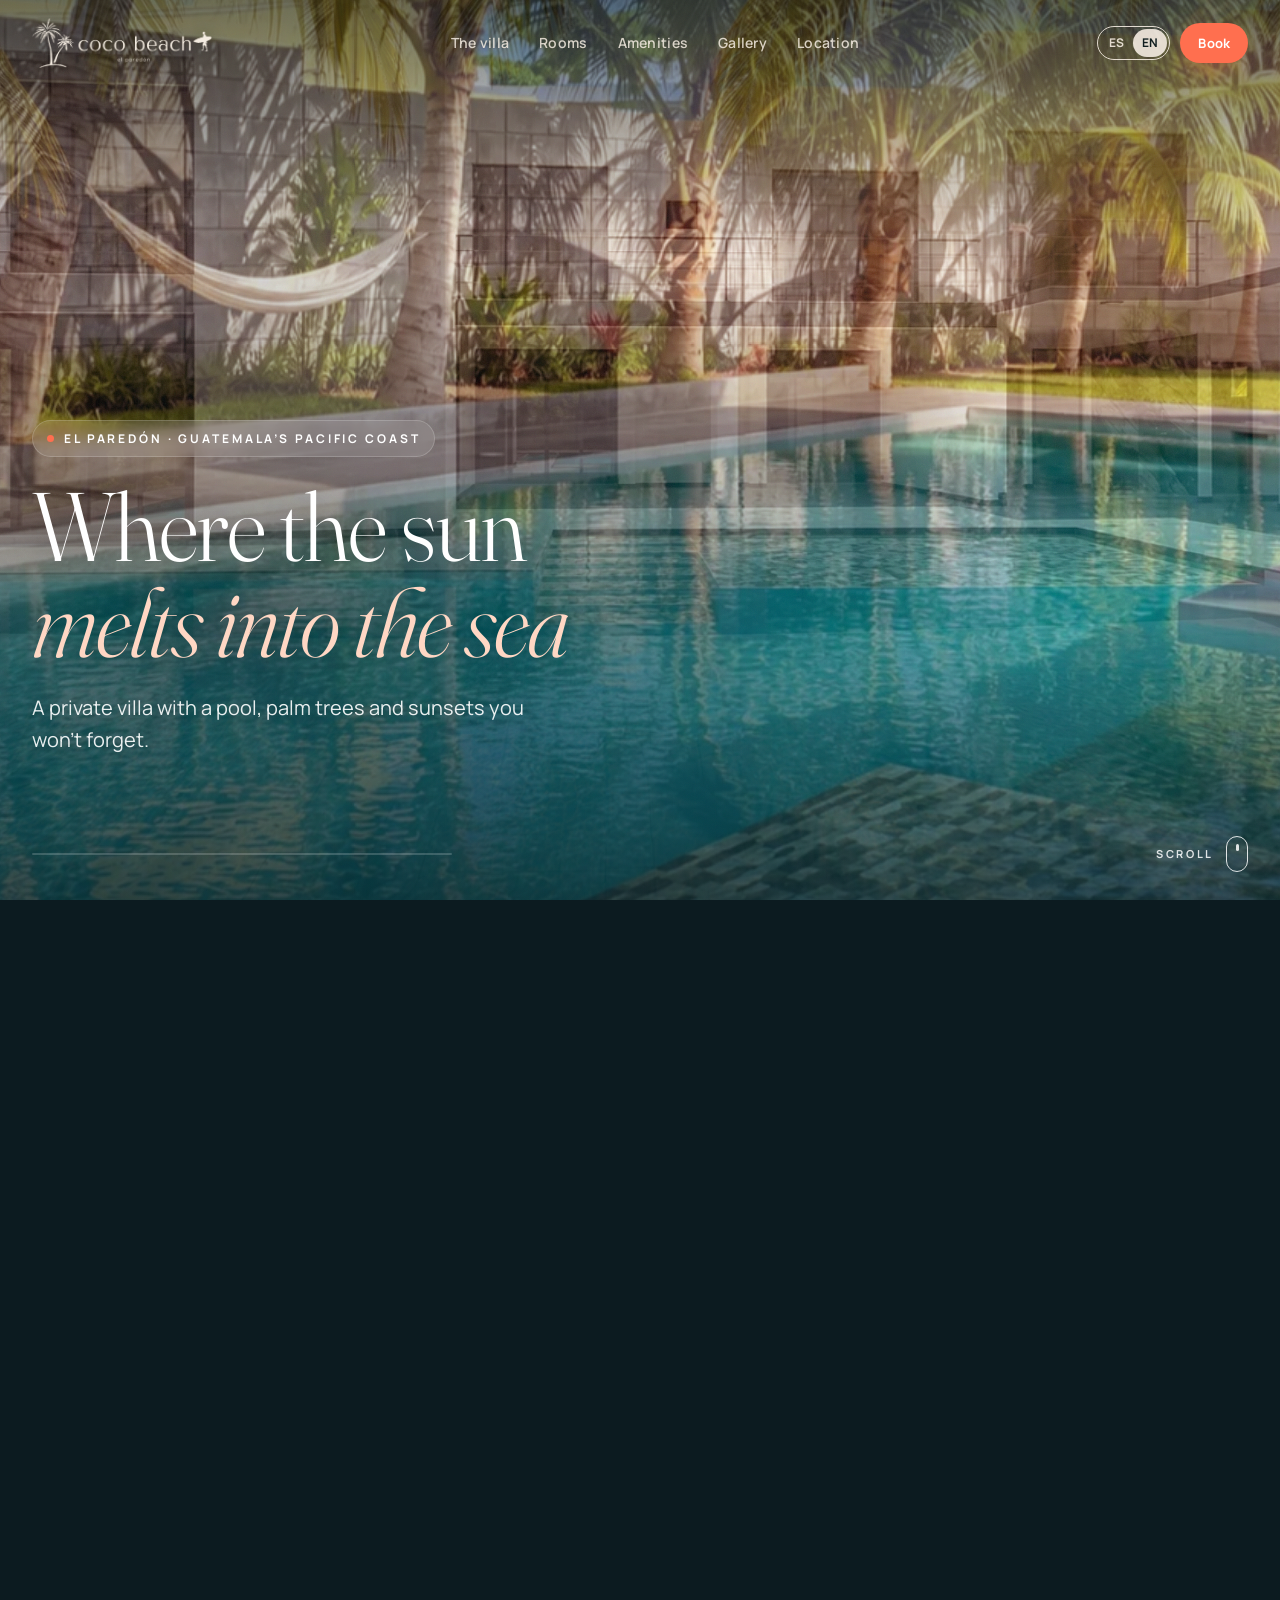
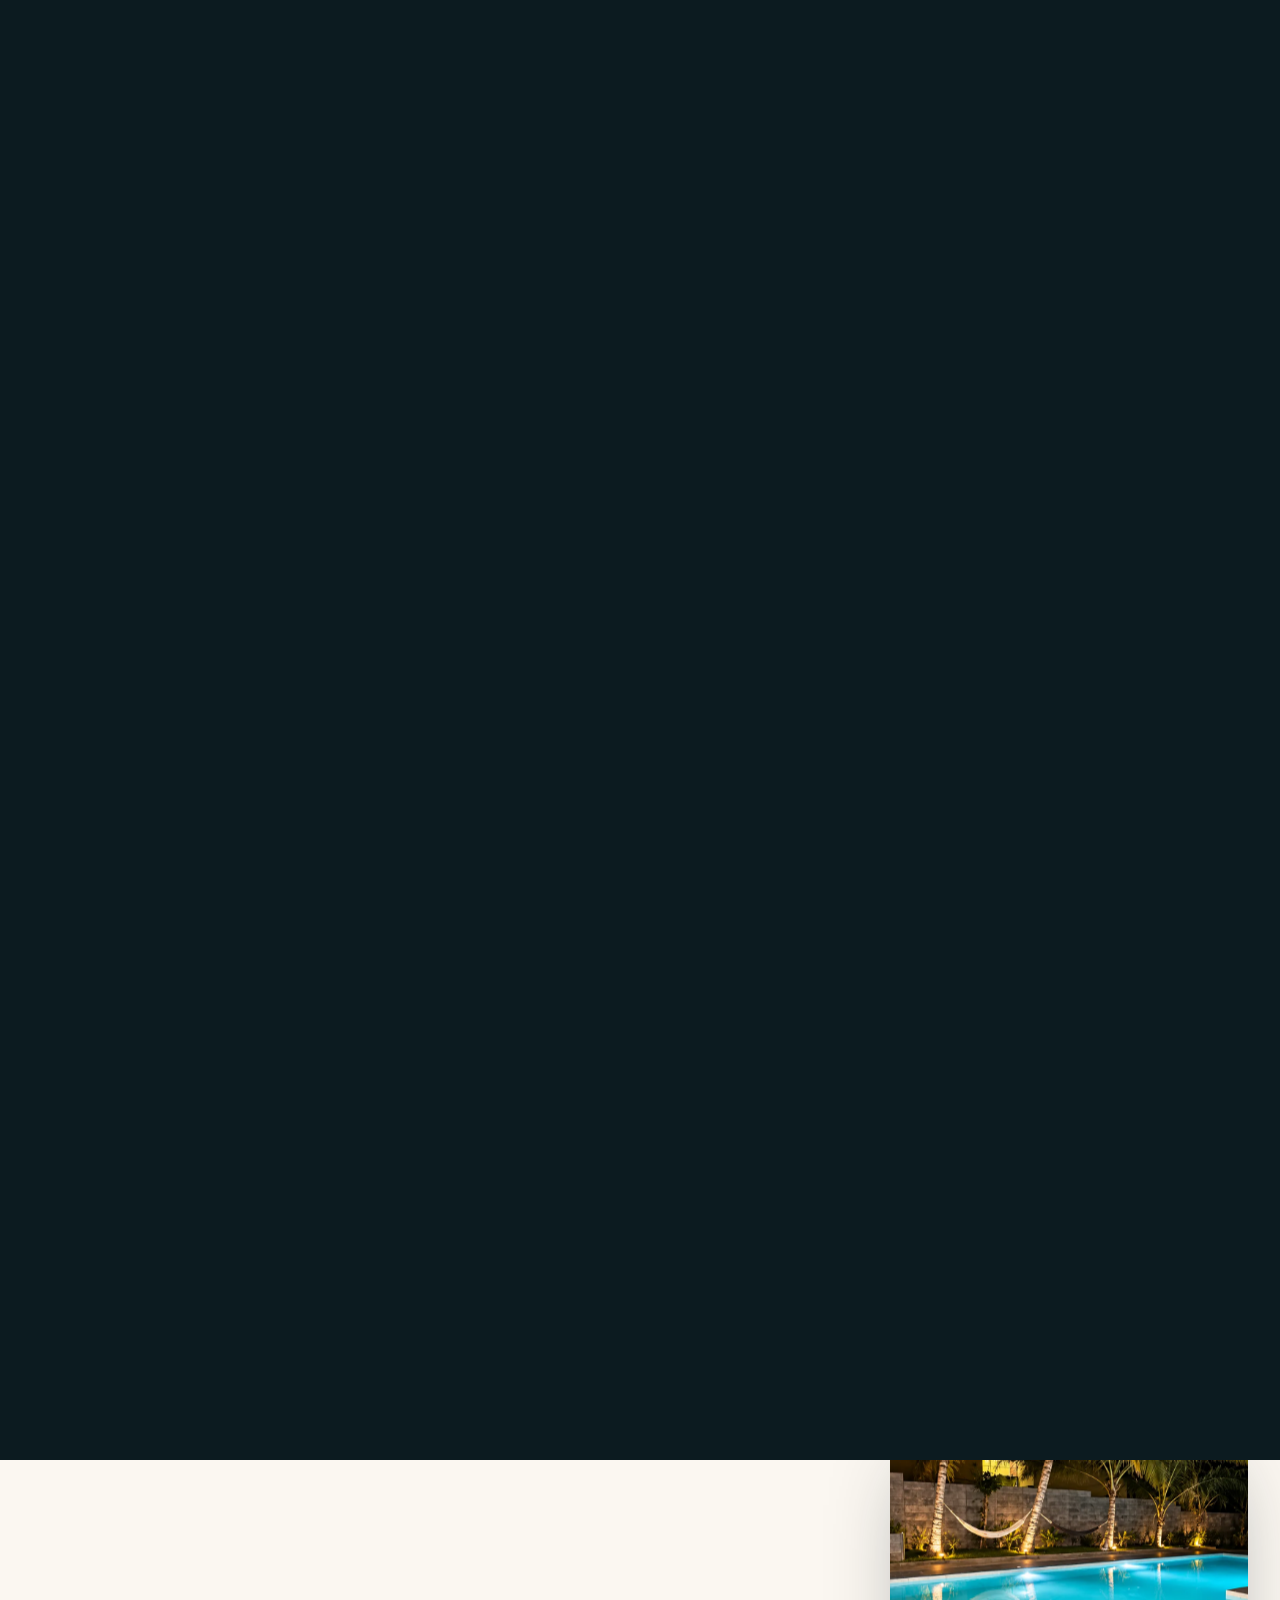
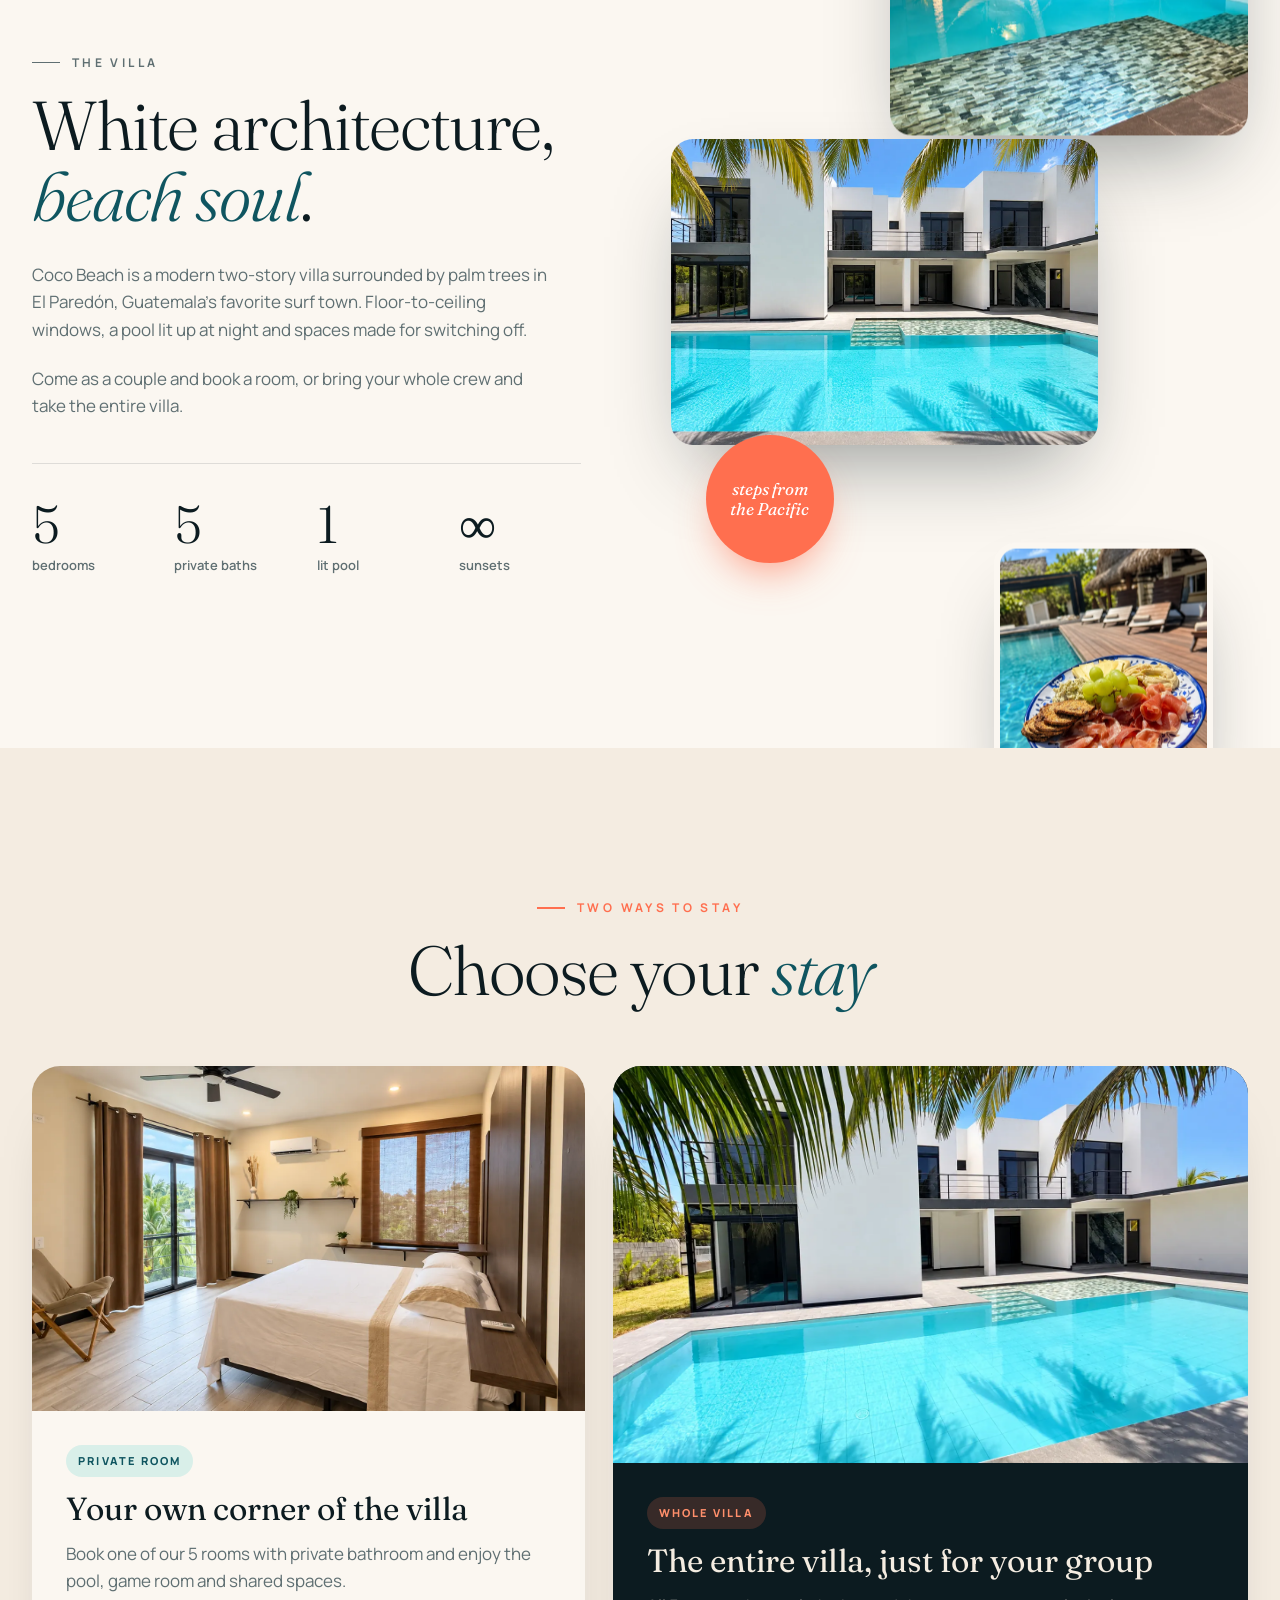
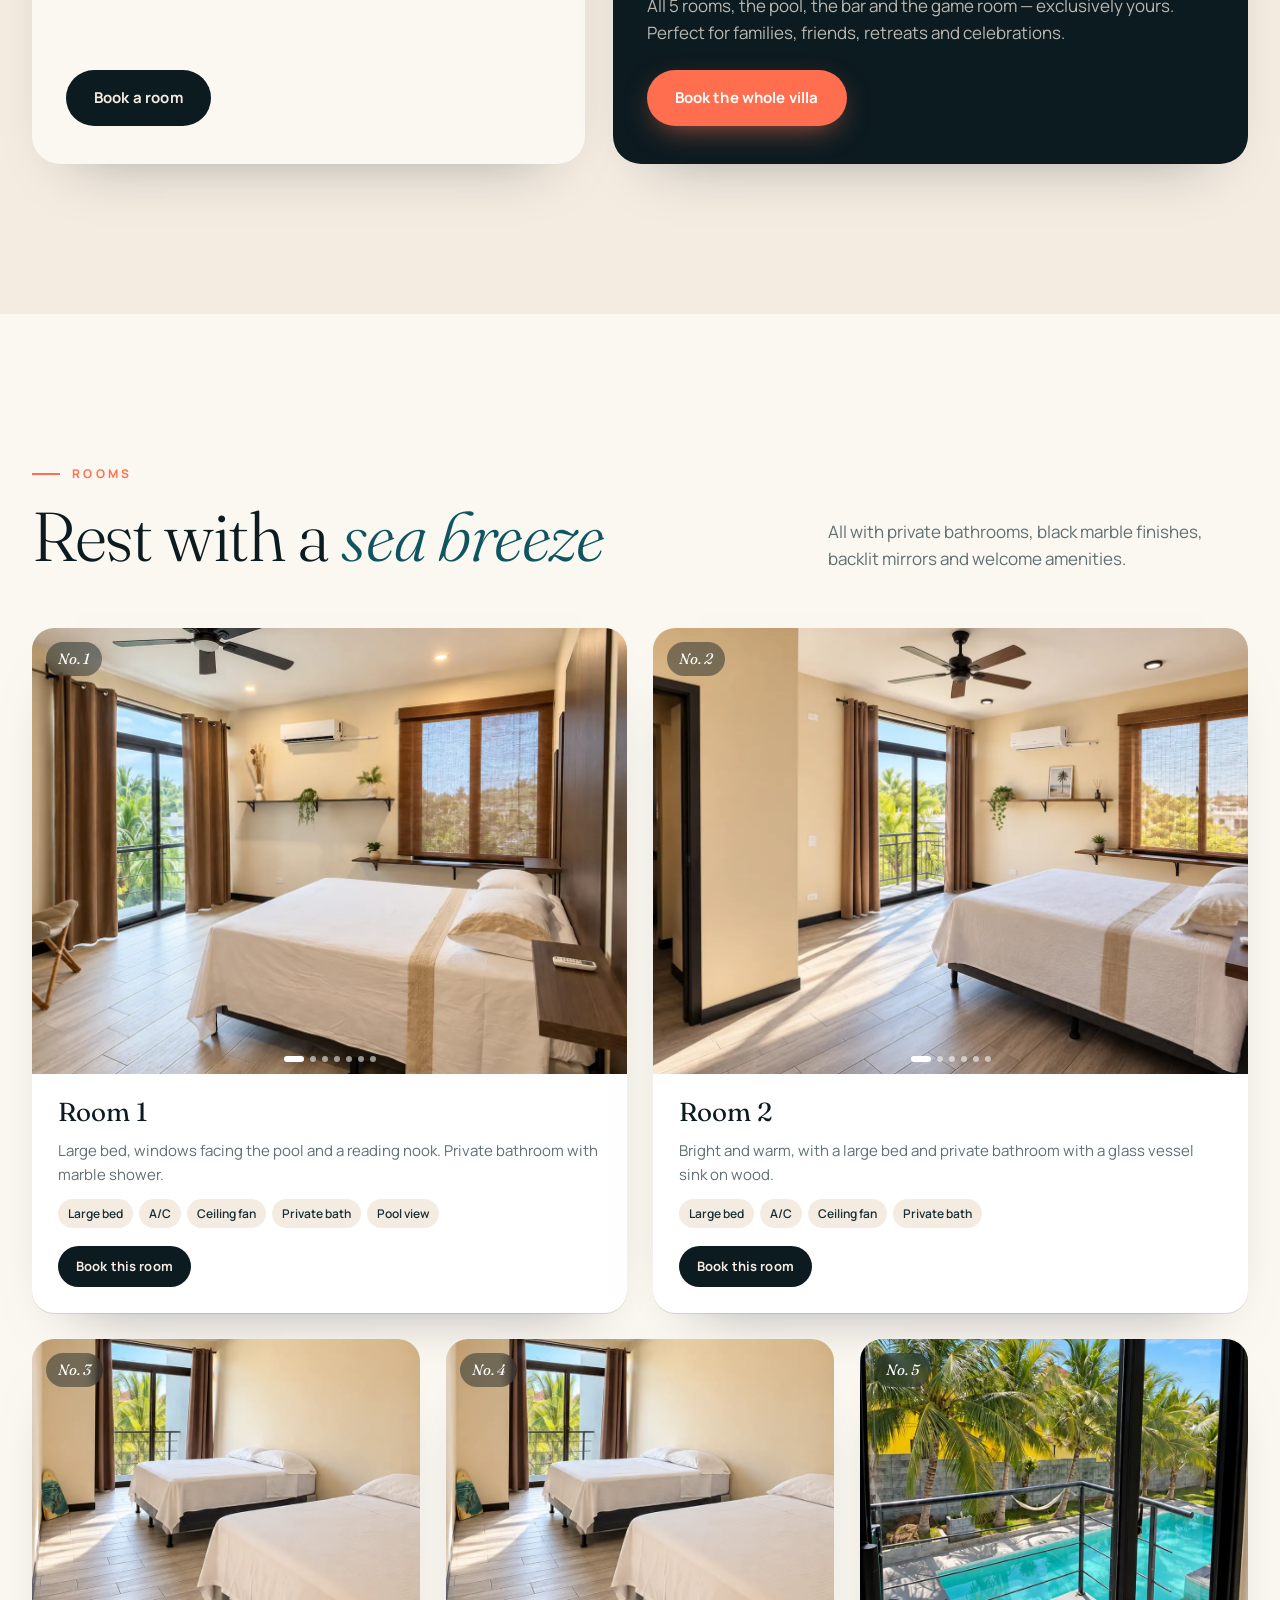
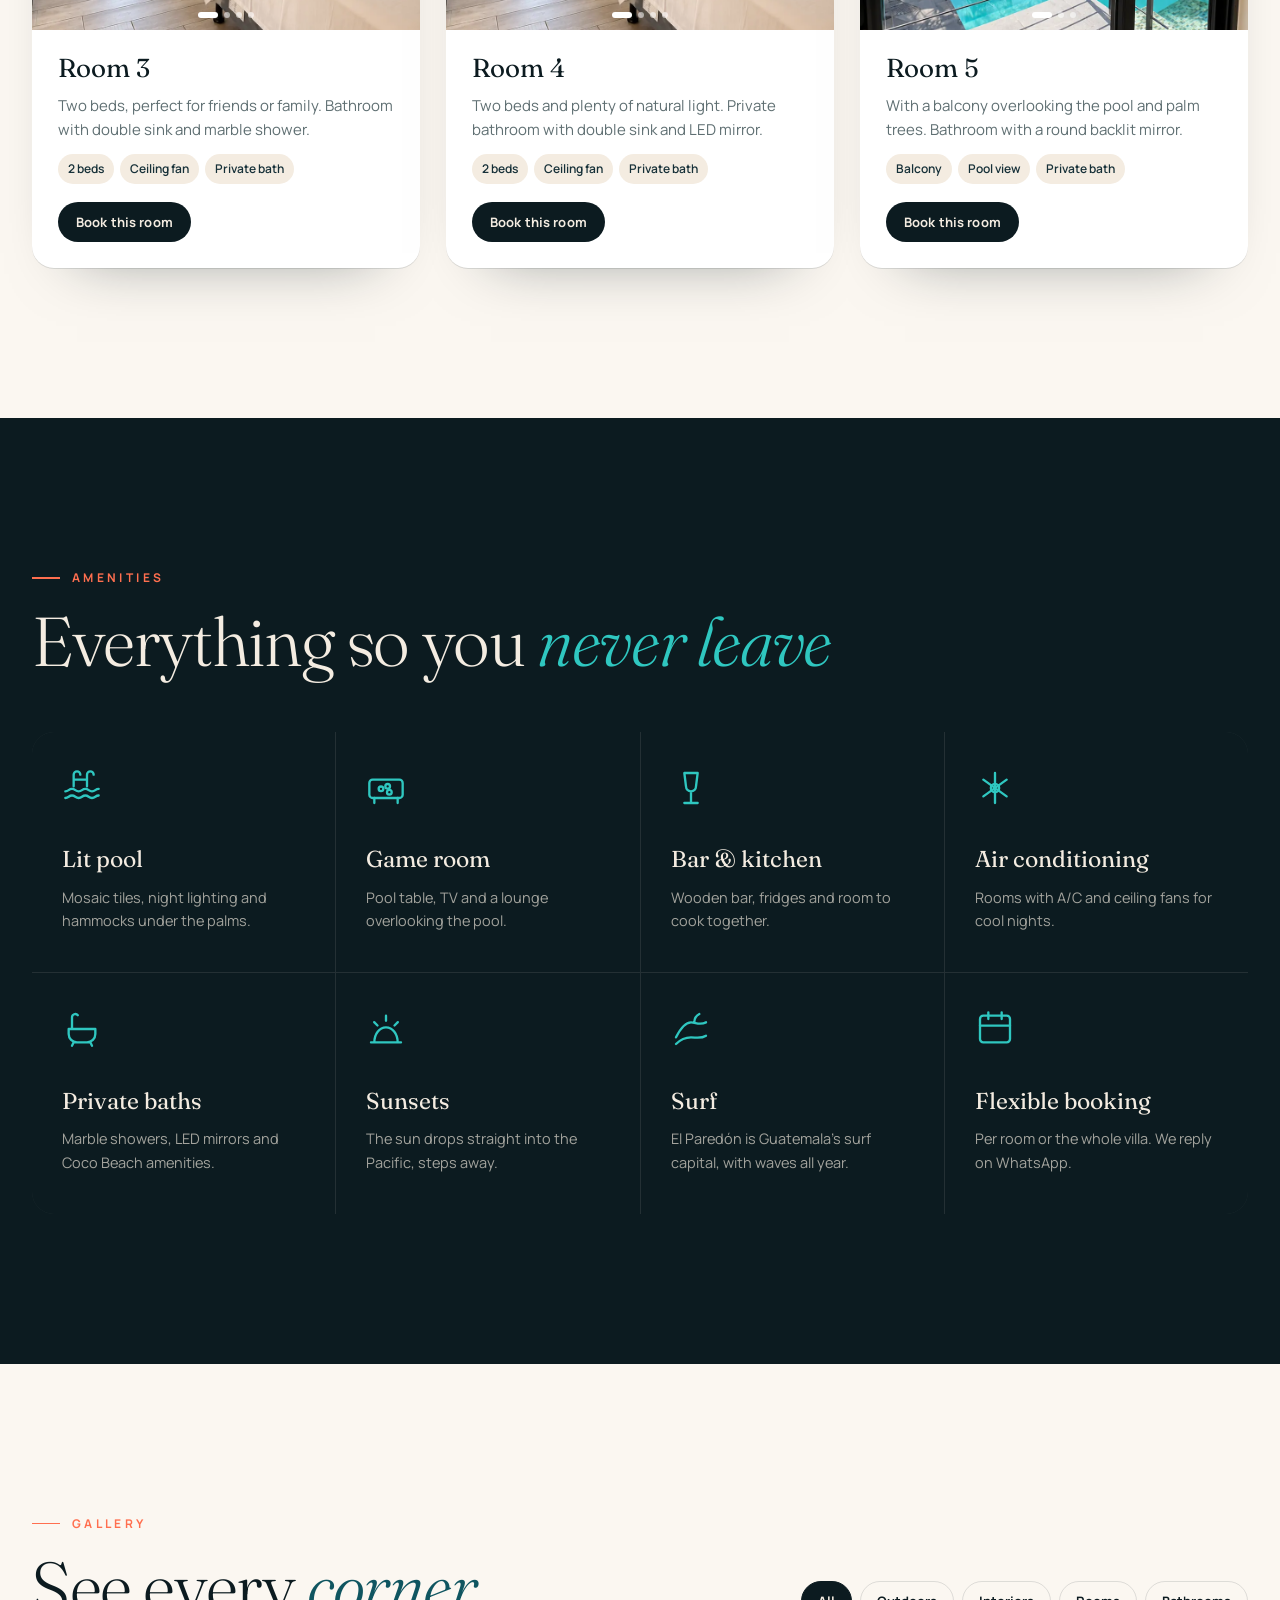
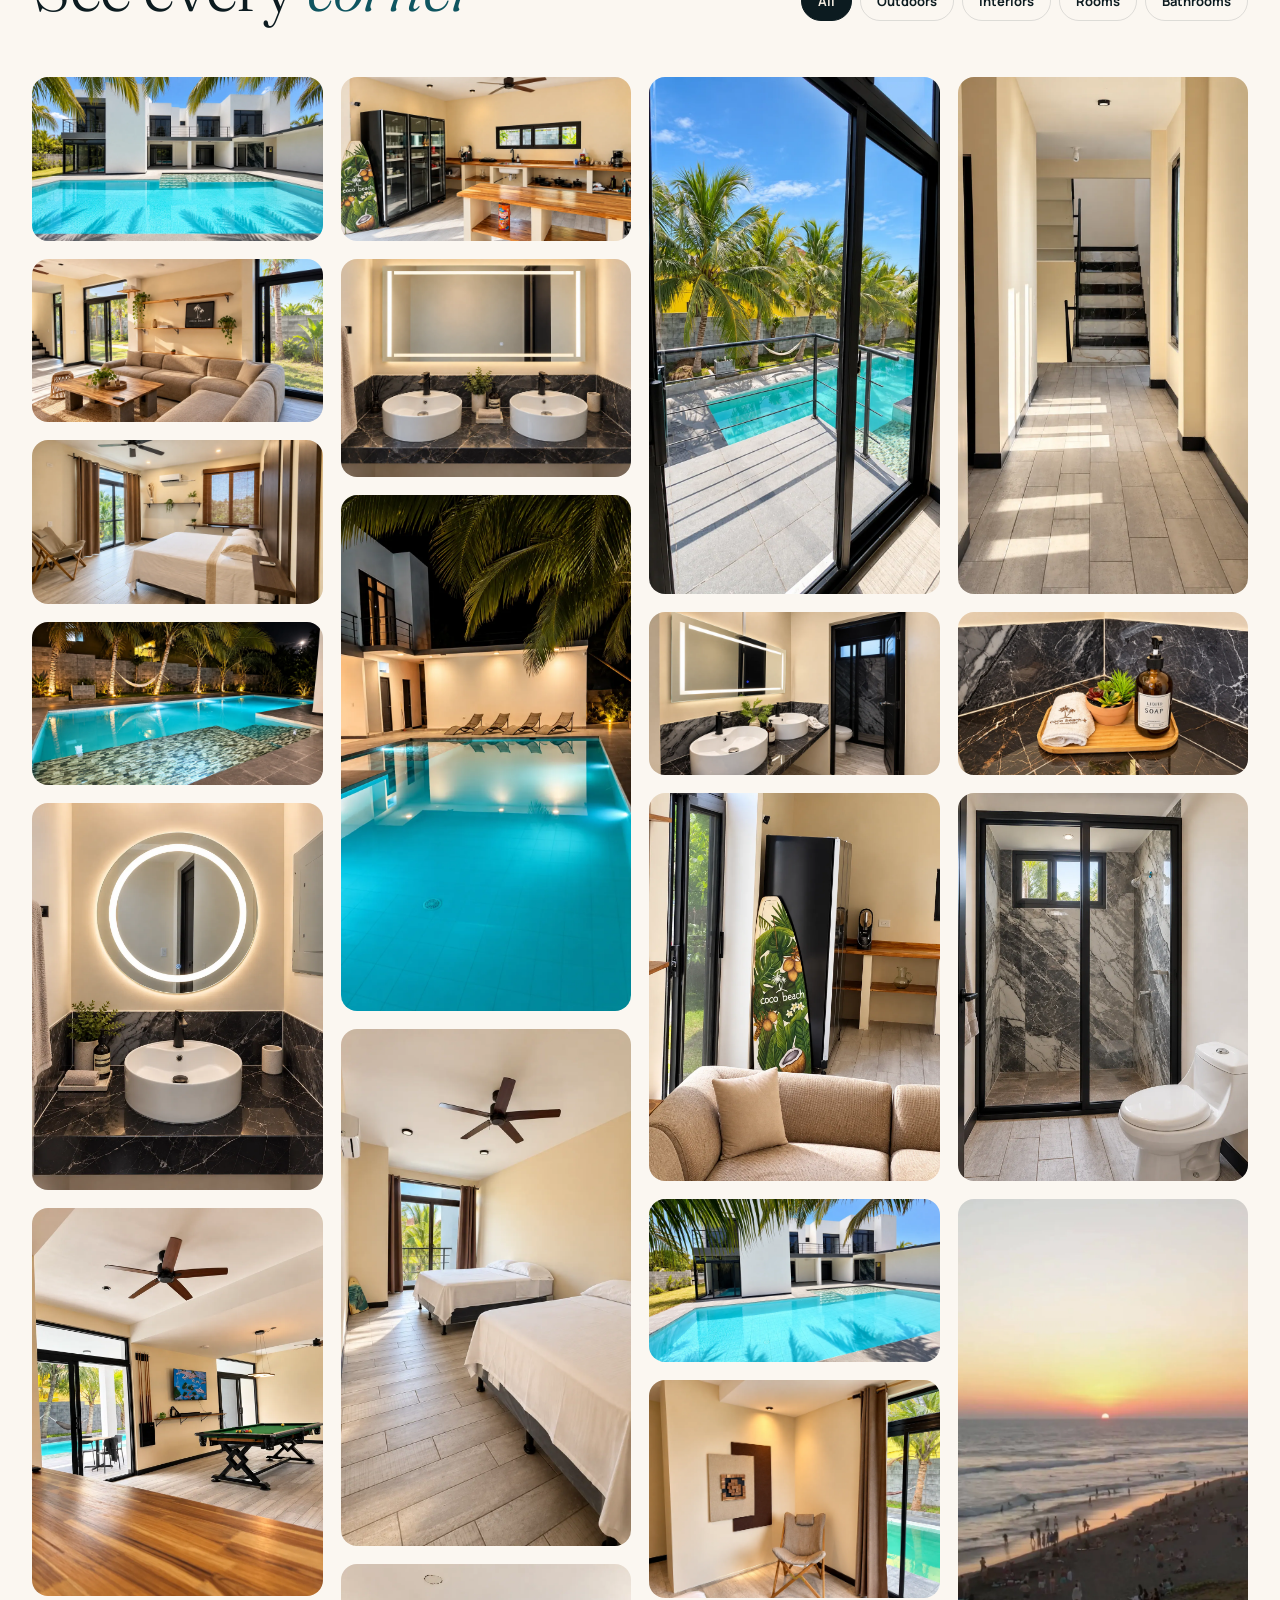
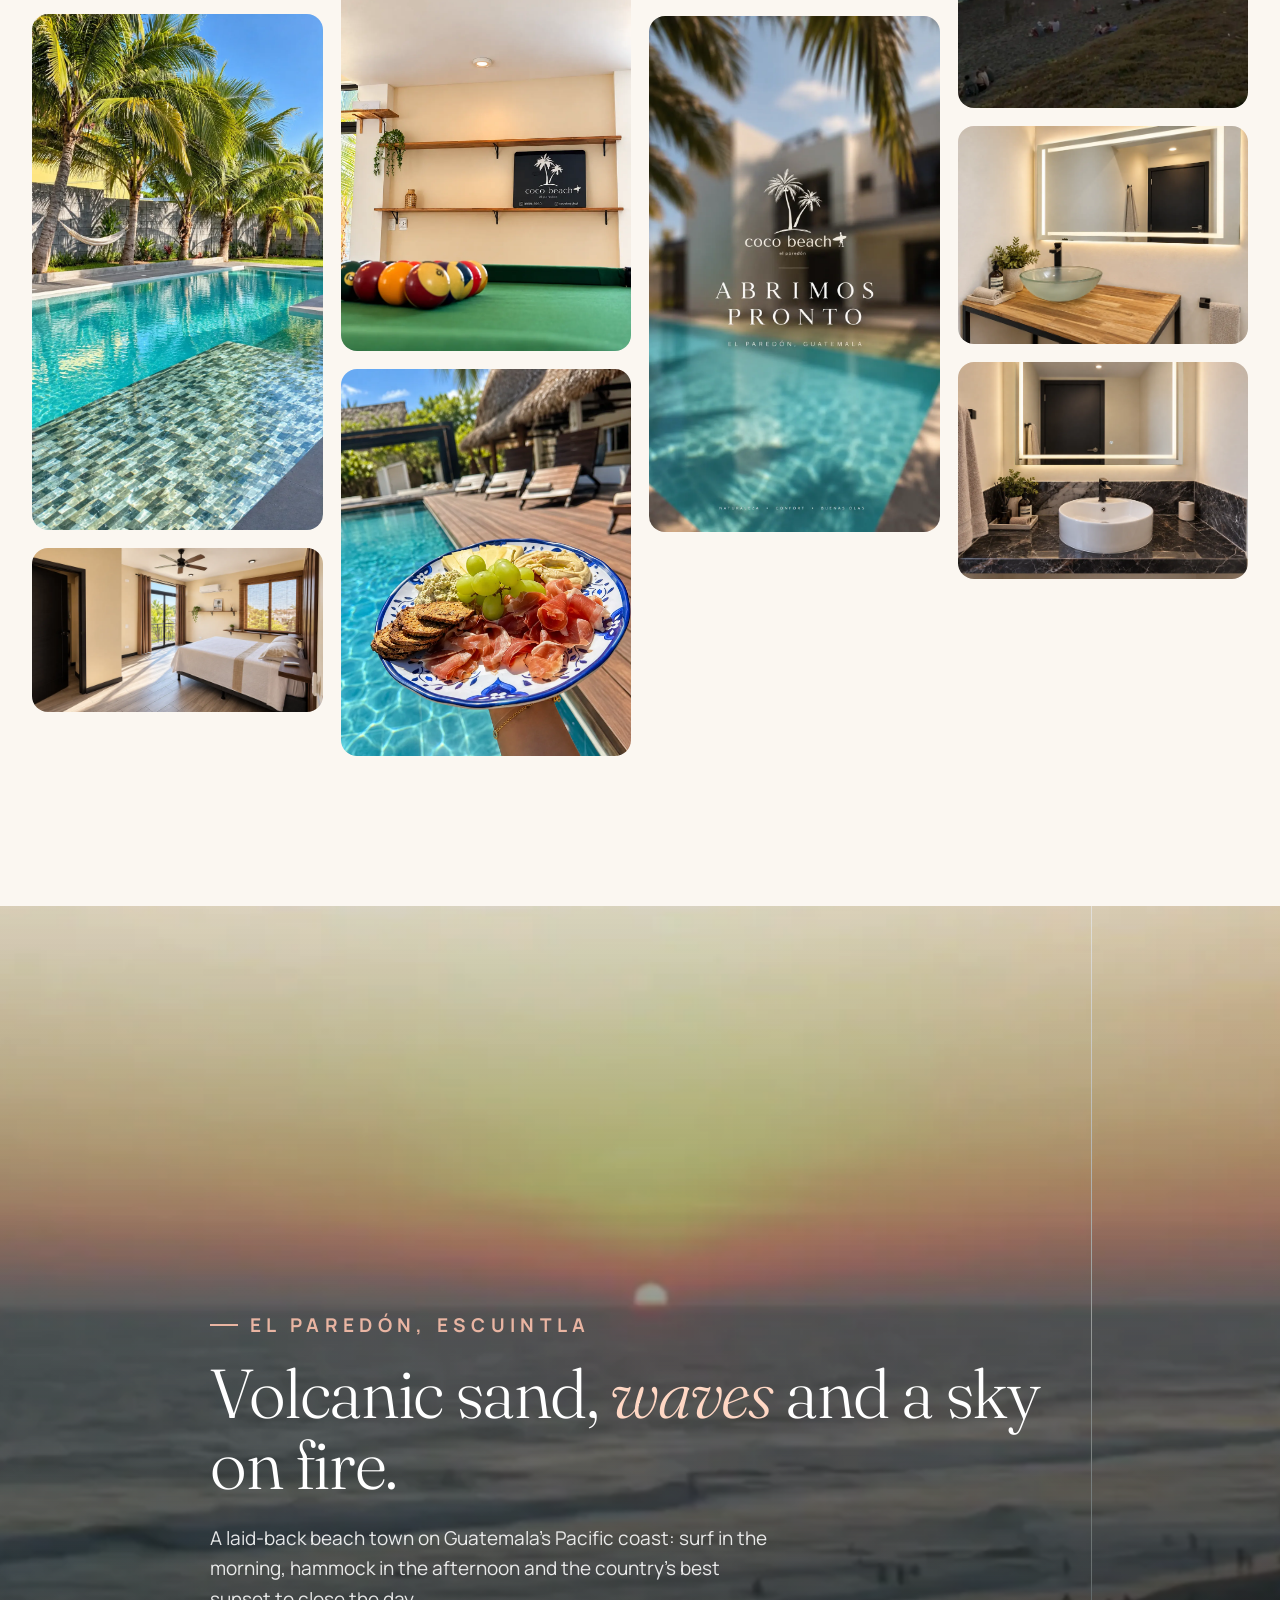
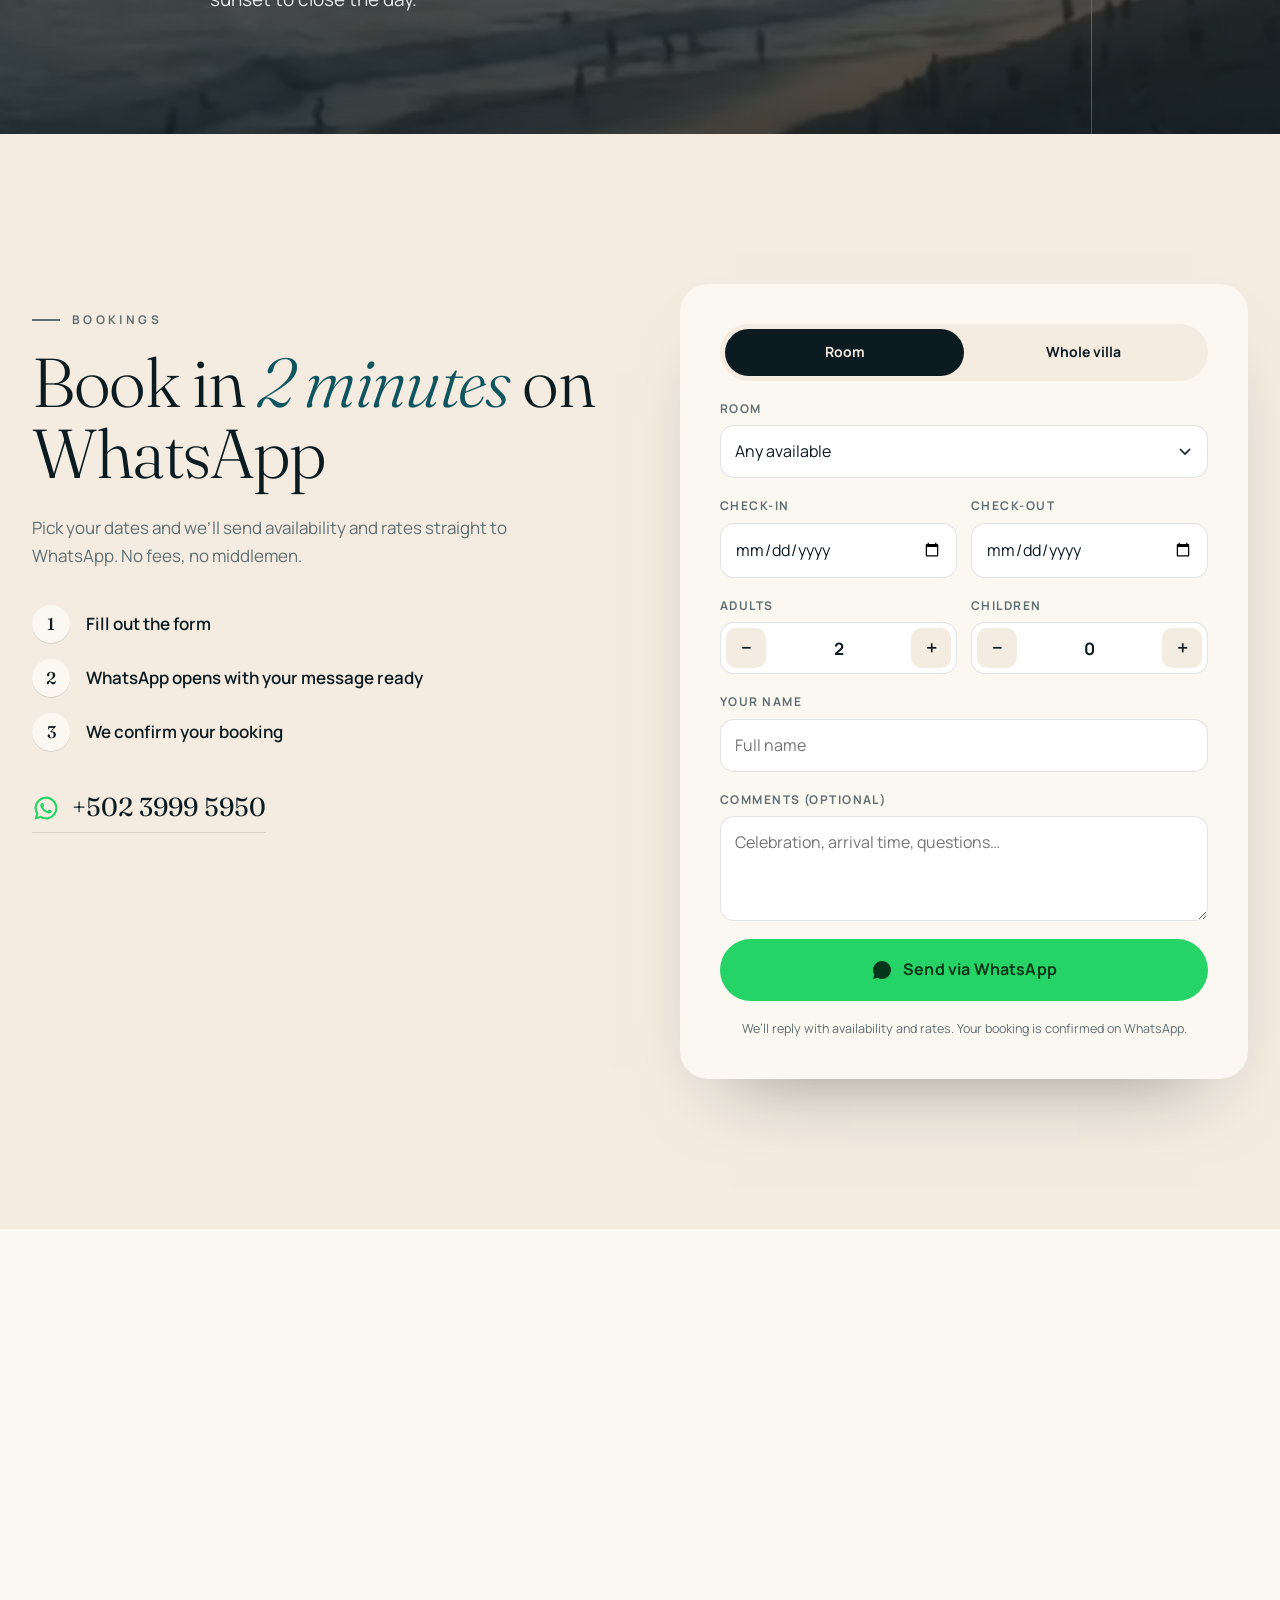
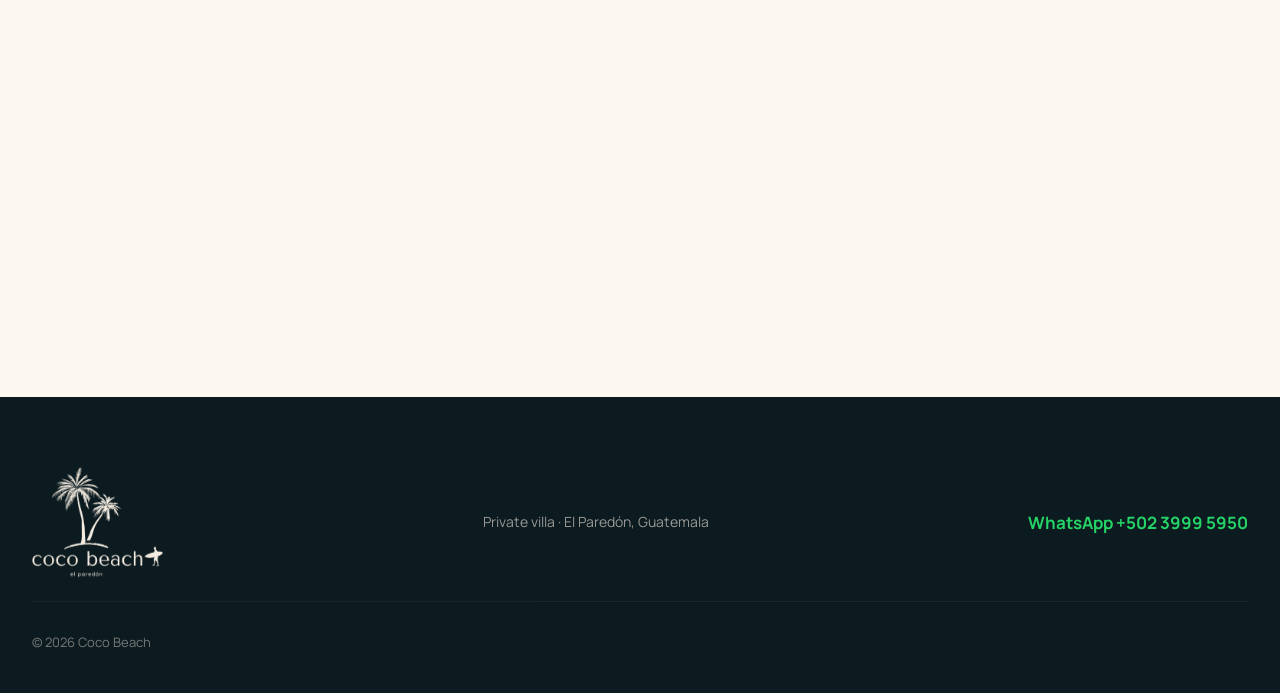
==== commit 4f85e91f: "Miniatura con logo al compartir enlaces (Open Graph) Co-Authored-By: Claude Opus 5.5 <noreply@anthro" ====
--- a/index.html
+++ b/index.html
@@ -7,7 +7,12 @@
   <meta name="description" content="Coco Beach: villa con piscina en El Paredón, Guatemala. Reserva una habitación o la villa completa por WhatsApp.">
   <meta property="og:title" content="Coco Beach · El Paredón">
   <meta property="og:description" content="Villa con piscina, 5 habitaciones y atardeceres sobre el Pacífico. Reserva por WhatsApp.">
-  <meta property="og:image" content="img/ext-pool-day.webp">
+  <meta property="og:type" content="website">
+  <meta property="og:url" content="https://cocobeachelparedon.com/">
+  <meta property="og:image" content="https://cocobeachelparedon.com/img/og-home.jpg">
+  <meta property="og:image:width" content="1200">
+  <meta property="og:image:height" content="630">
+  <meta name="twitter:card" content="summary_large_image">
   <link rel="apple-touch-icon" href="img/logo-mark-dark.png">
   <meta name="theme-color" content="#0c1b20">
   <link rel="icon" href="data:image/svg+xml,%3Csvg xmlns='http://www.w3.org/2000/svg' viewBox='0 0 64 64'%3E%3Ccircle cx='32' cy='32' r='32' fill='%230c1b20'/%3E%3Cpath d='M31 52c1-9 1-17-1-25' stroke='%23f3ebe0' stroke-width='3' fill='none' stroke-linecap='round'/%3E%3Cpath d='M30 27c-6-6-14-5-18 0 6-2 11-1 18 0zm0 0c5-7 13-8 19-4-7 0-12 1-19 4zm0 0c-2-7-8-11-14-10 6 2 9 5 14 10zm0 0c4-5 10-7 16-5-6 1-10 2-16 5z' fill='%233fd1c4'/%3E%3C/svg%3E">
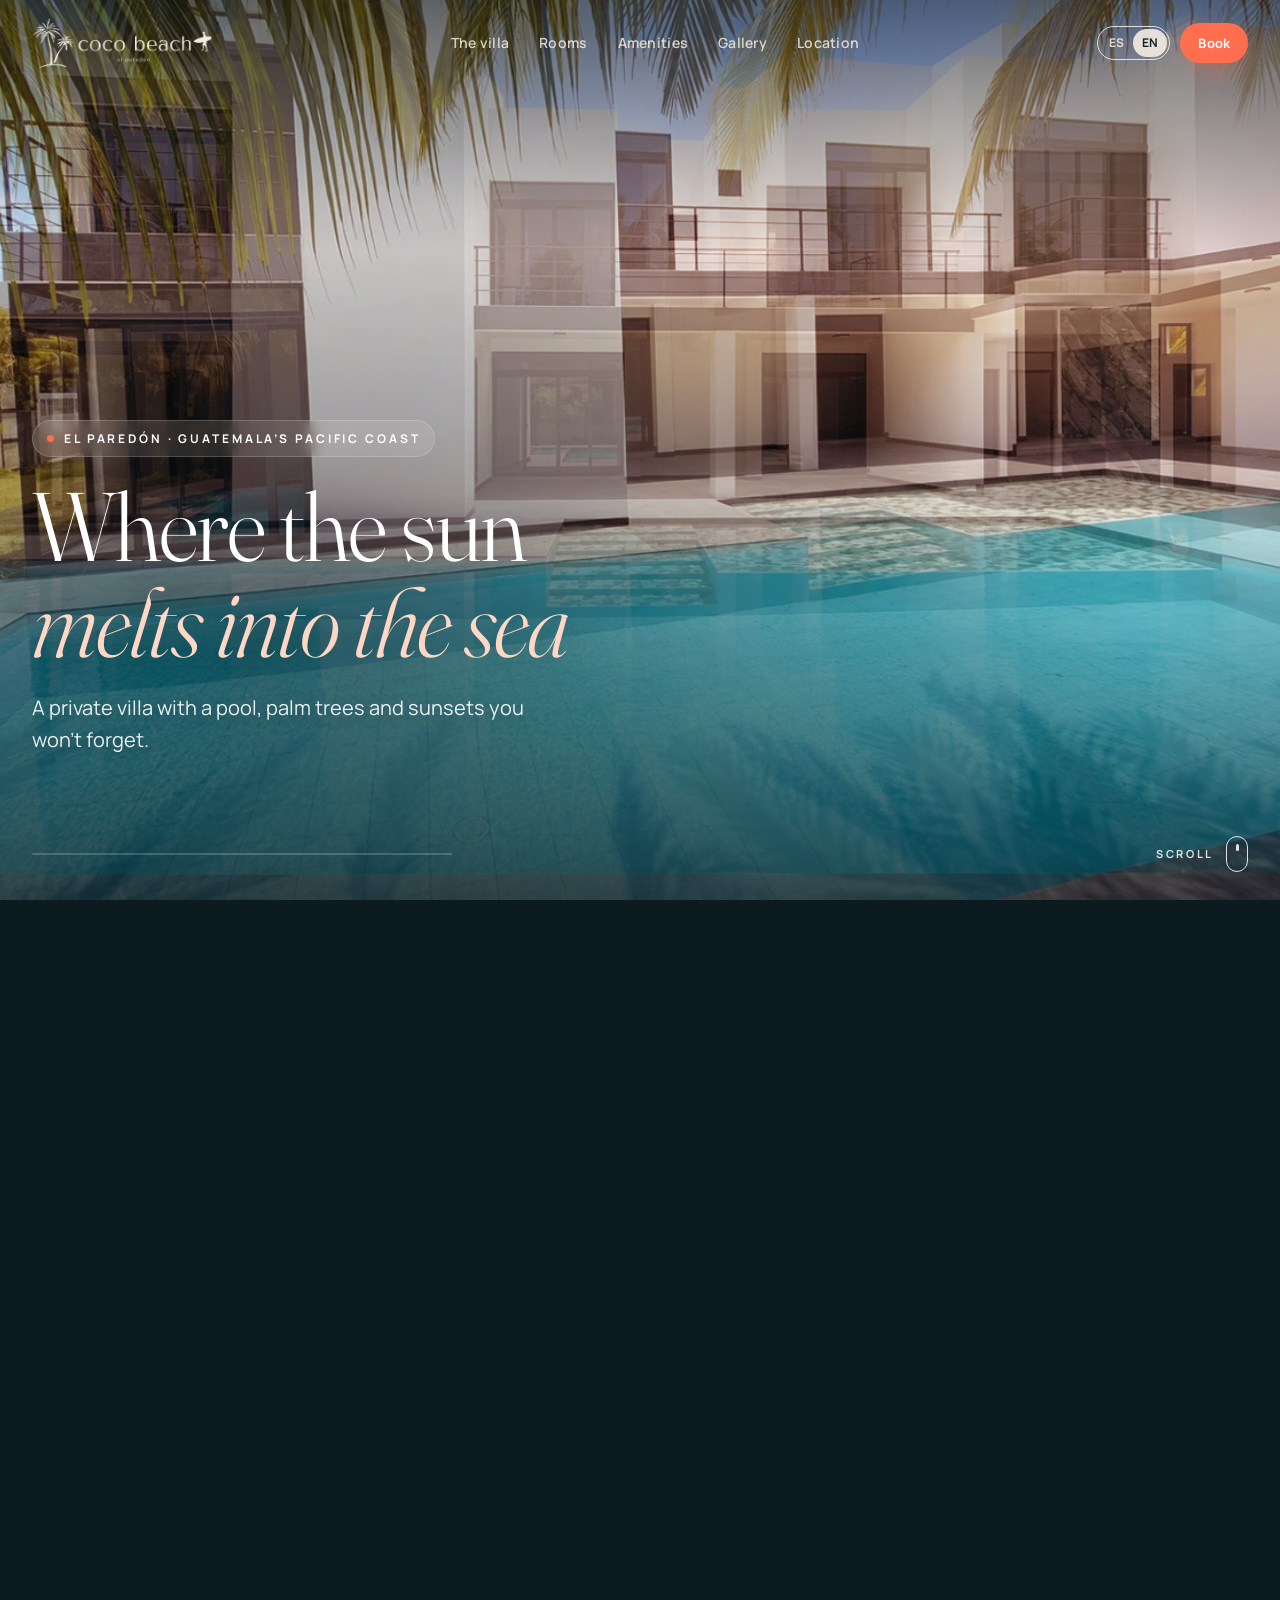
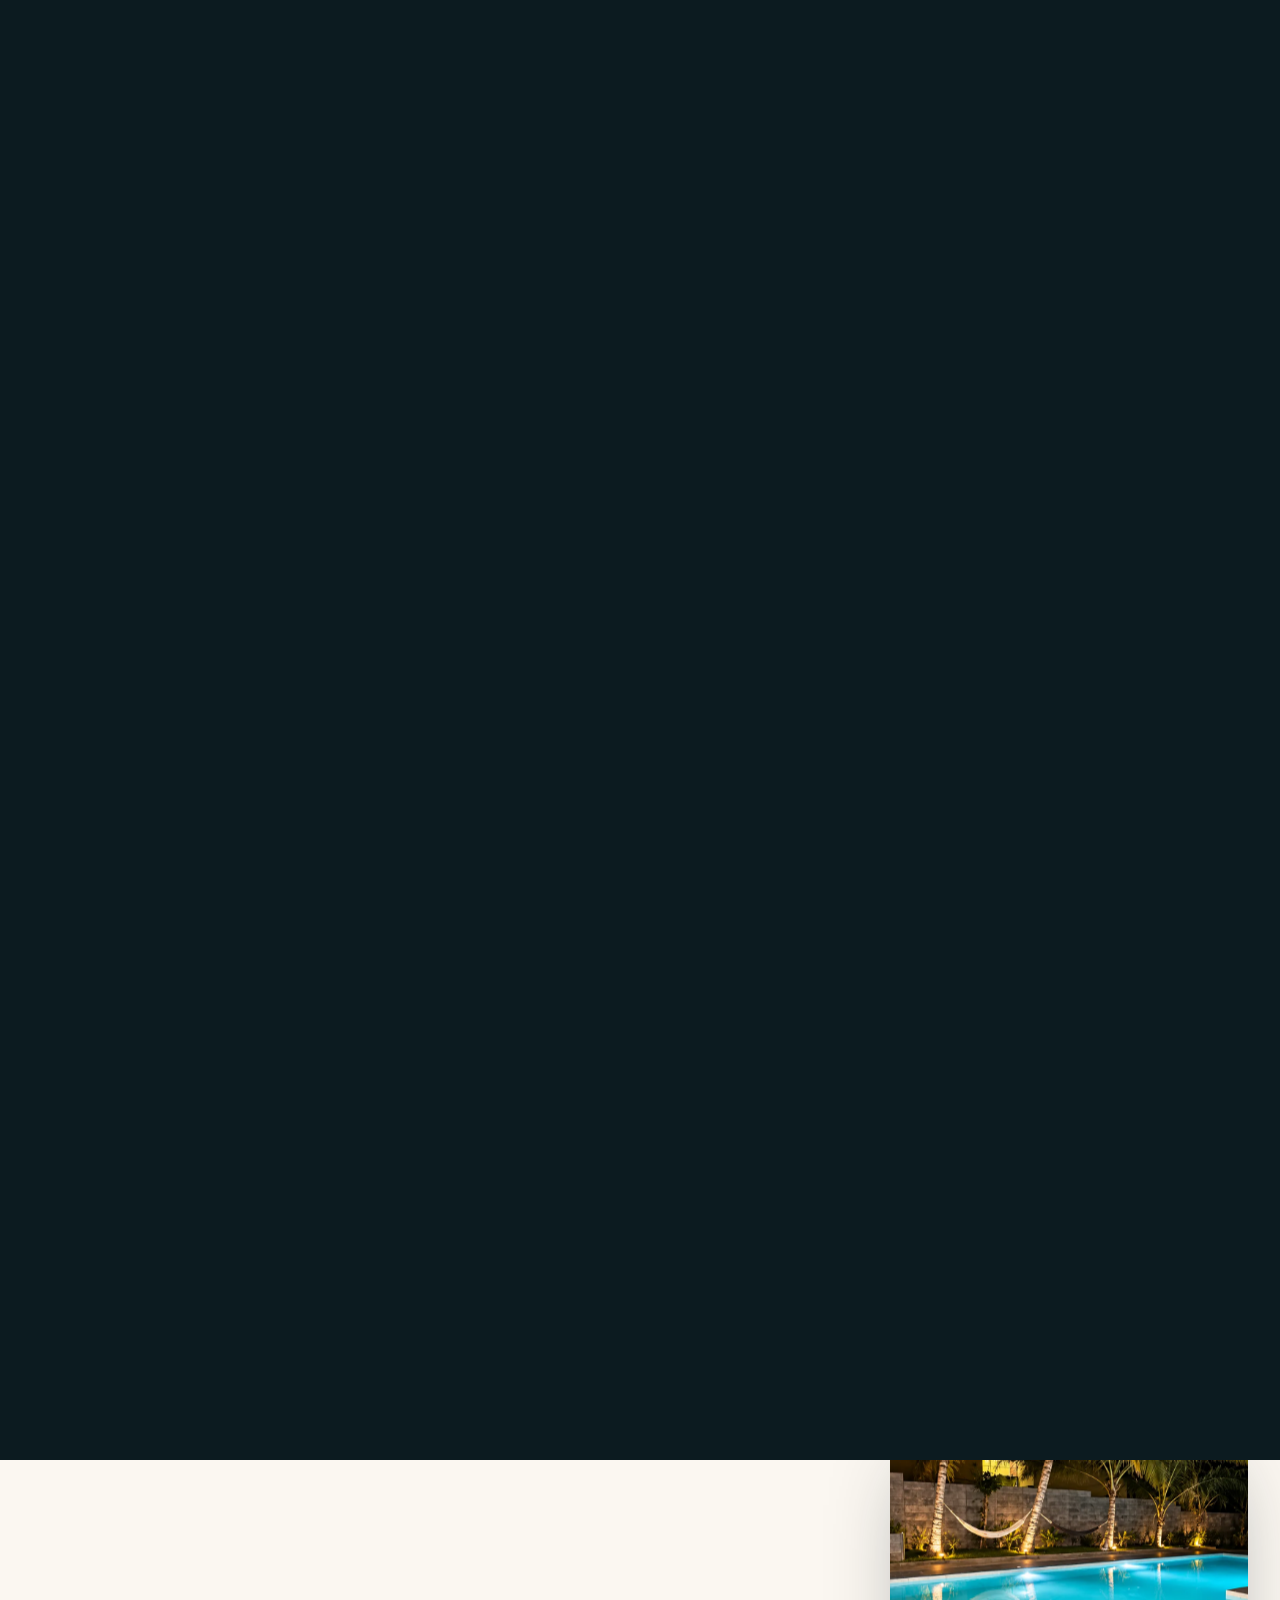
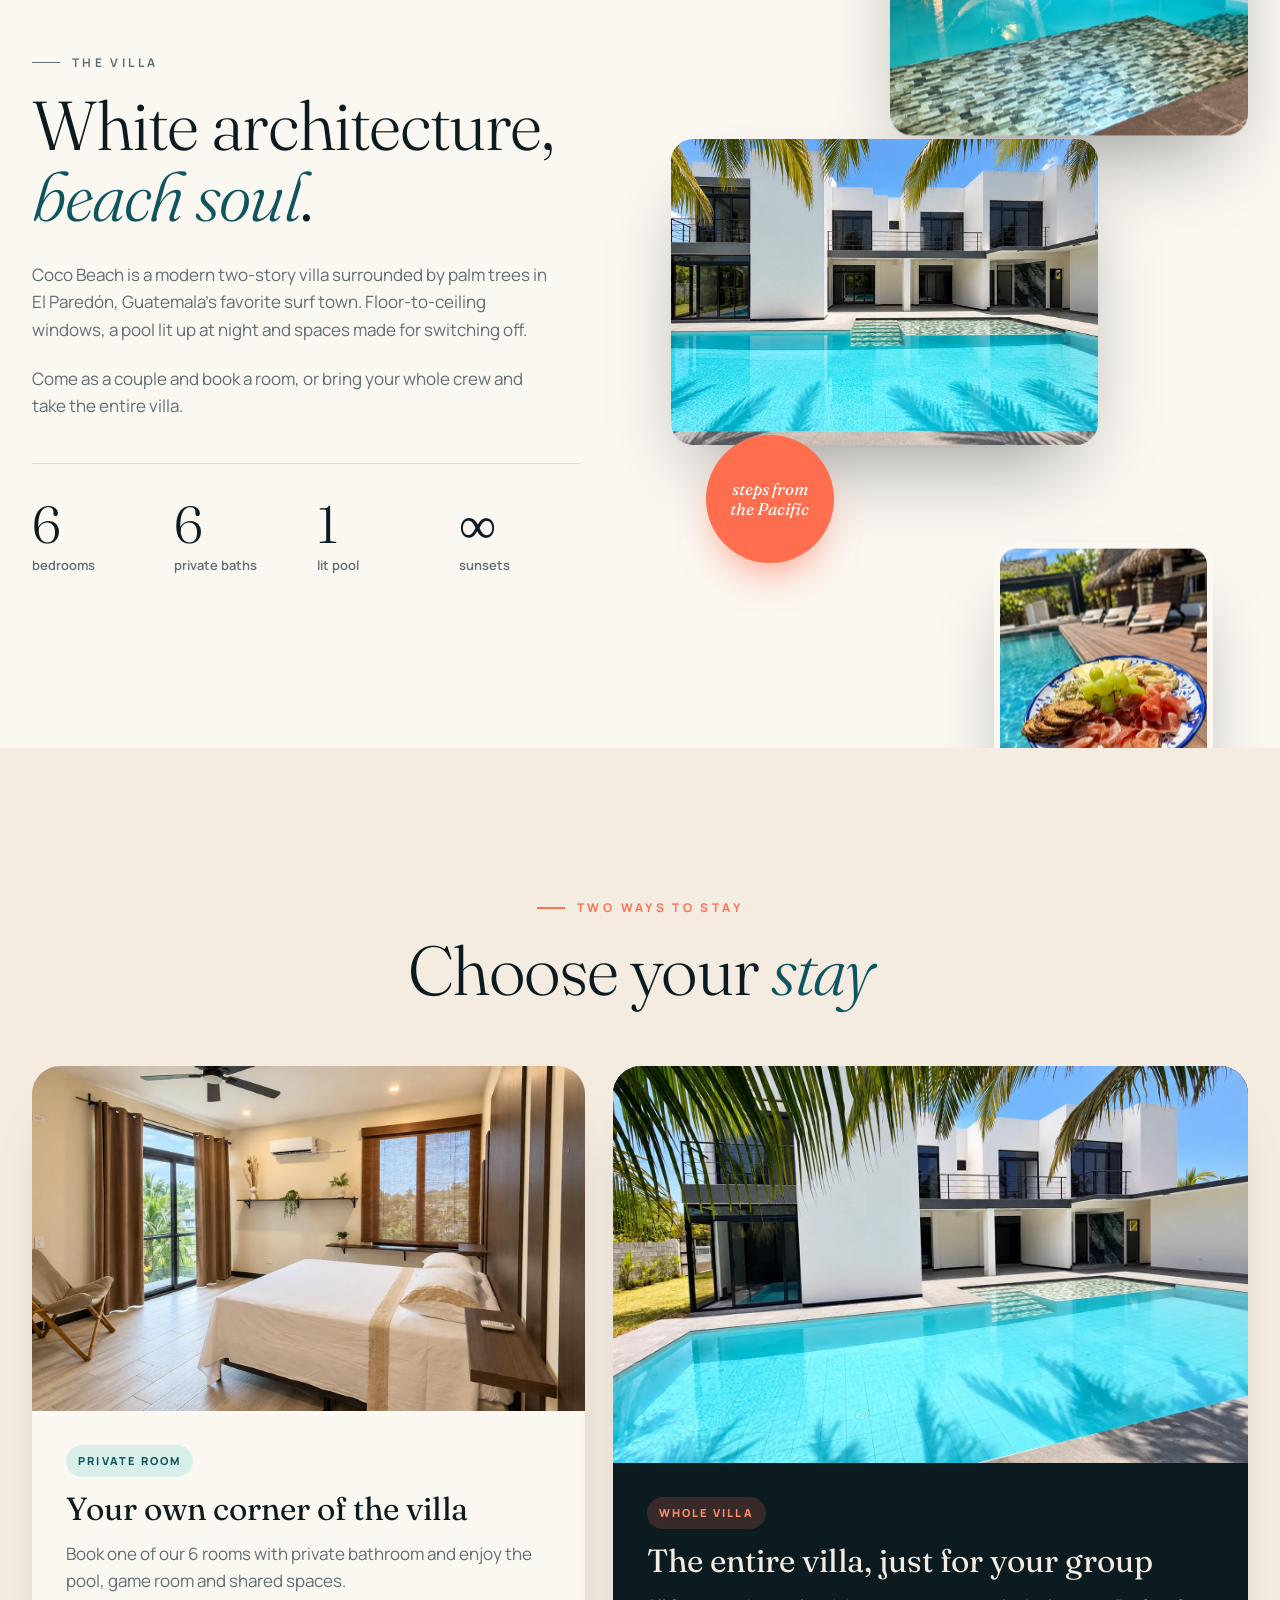
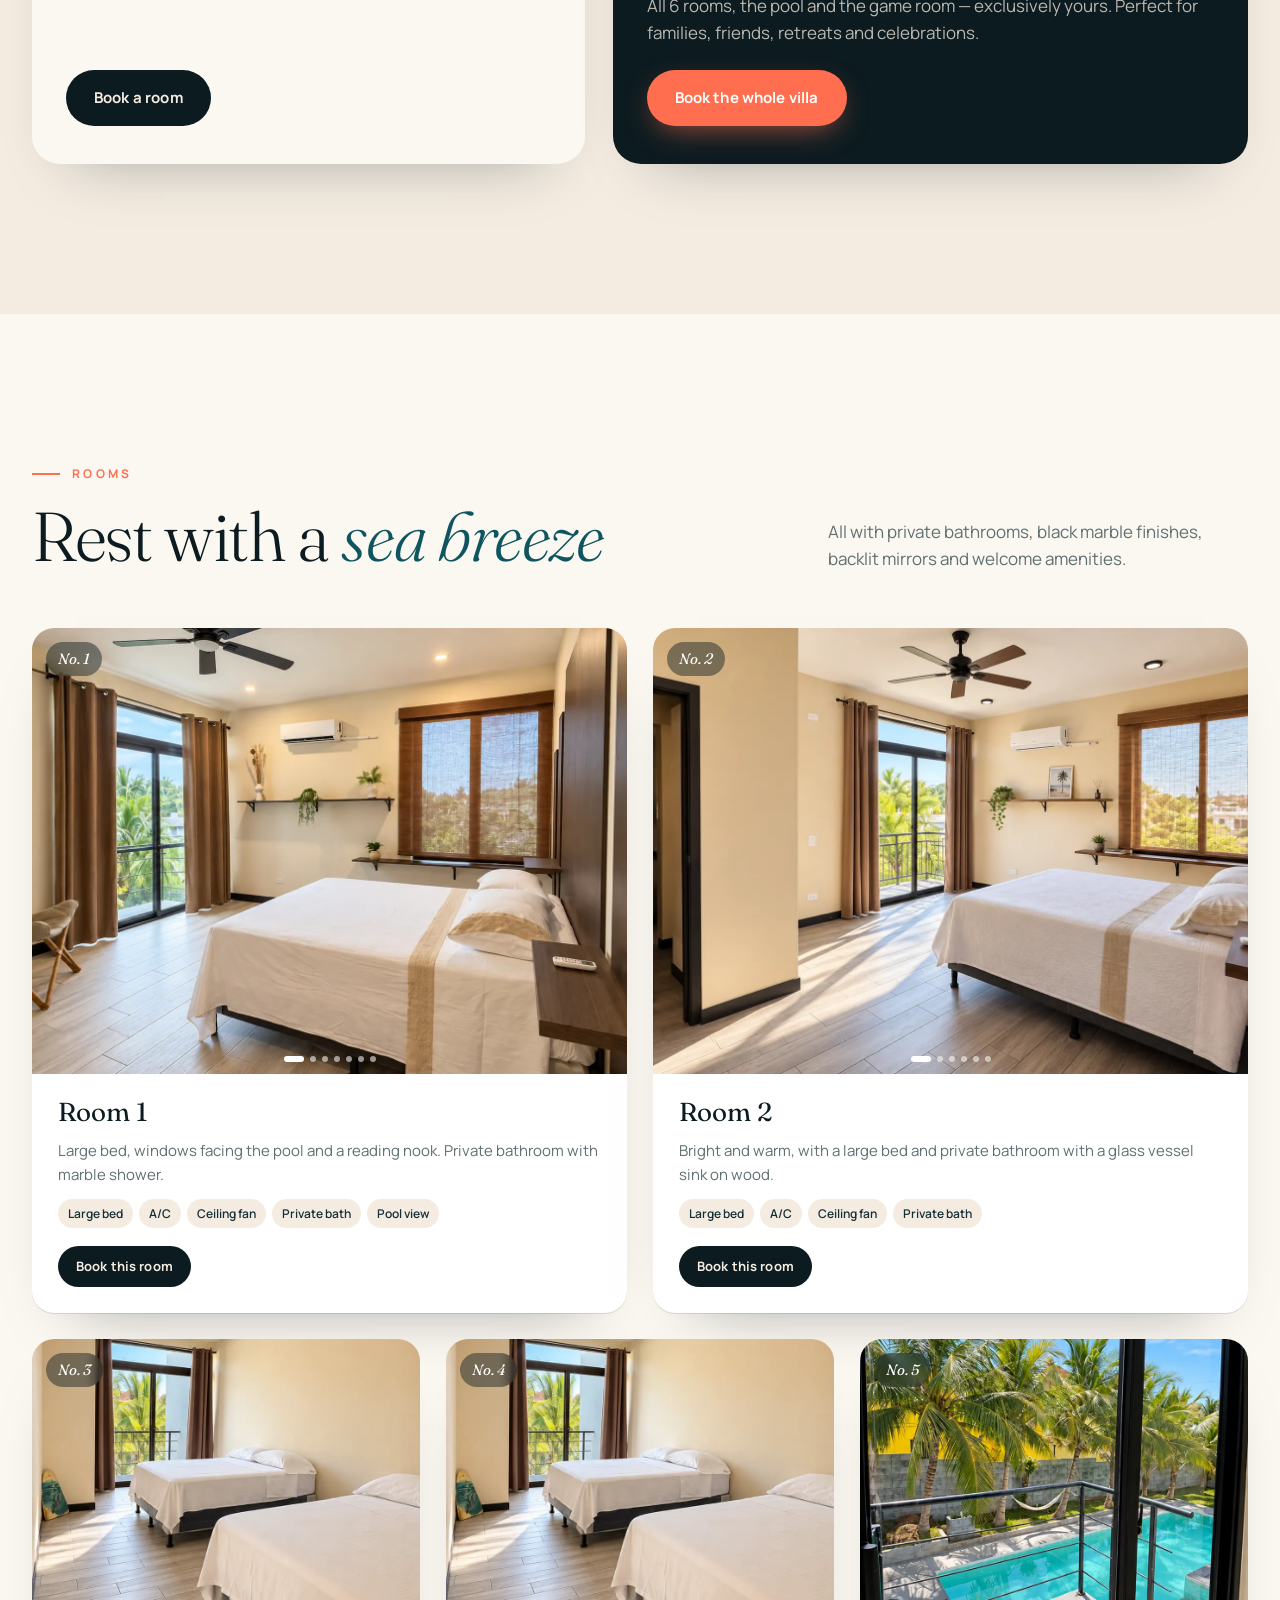
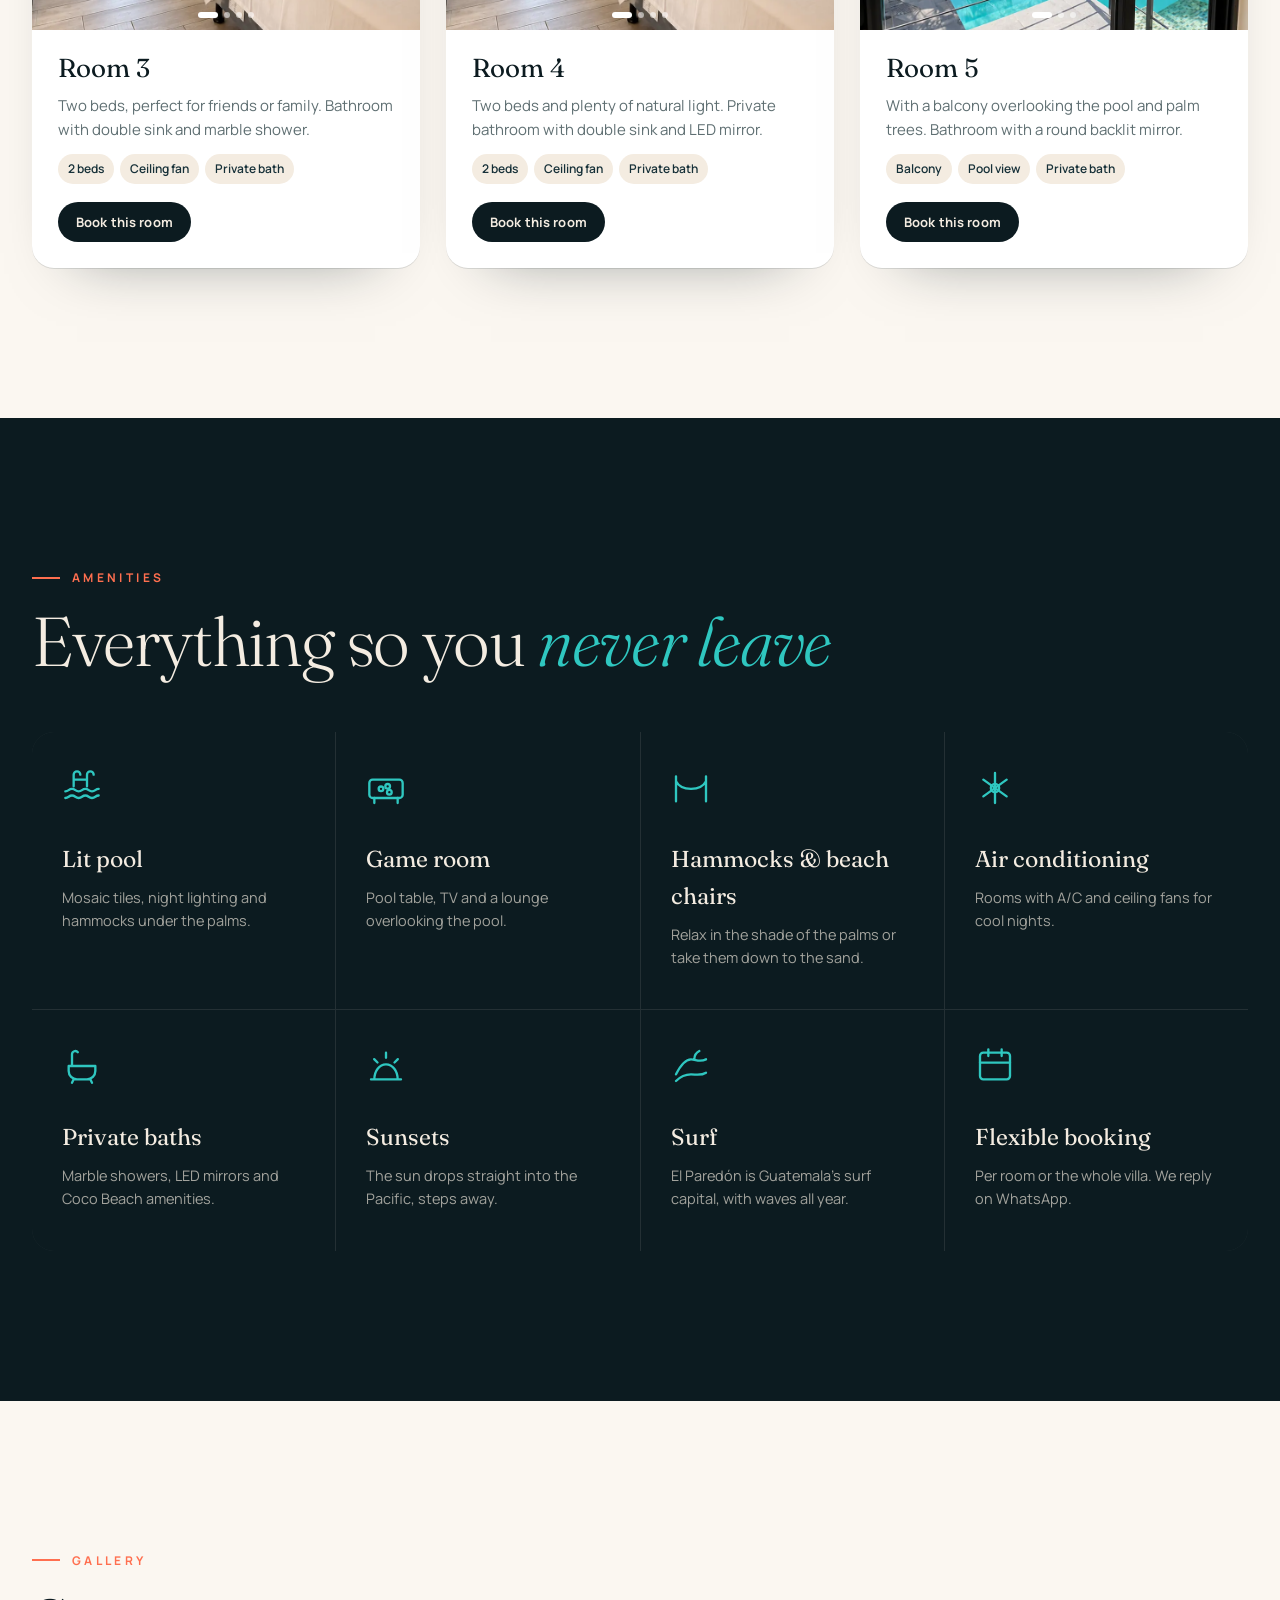
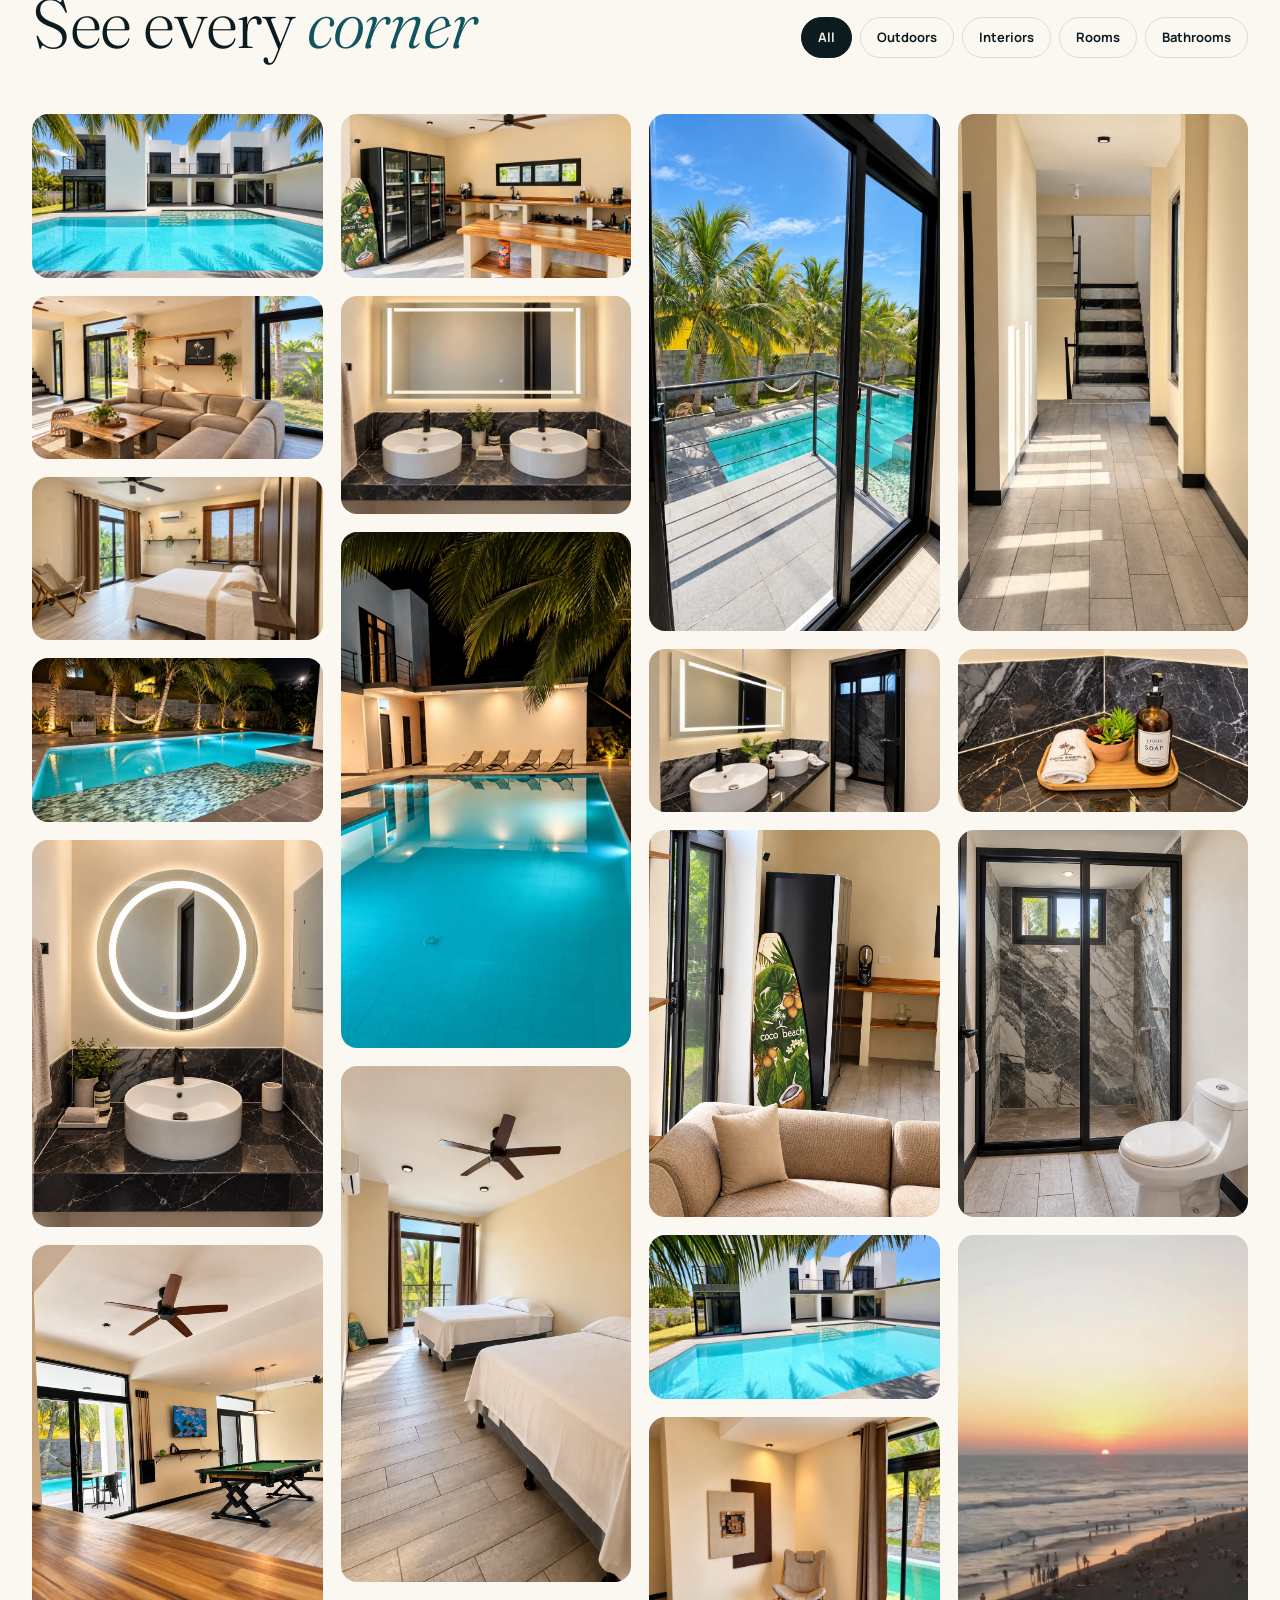
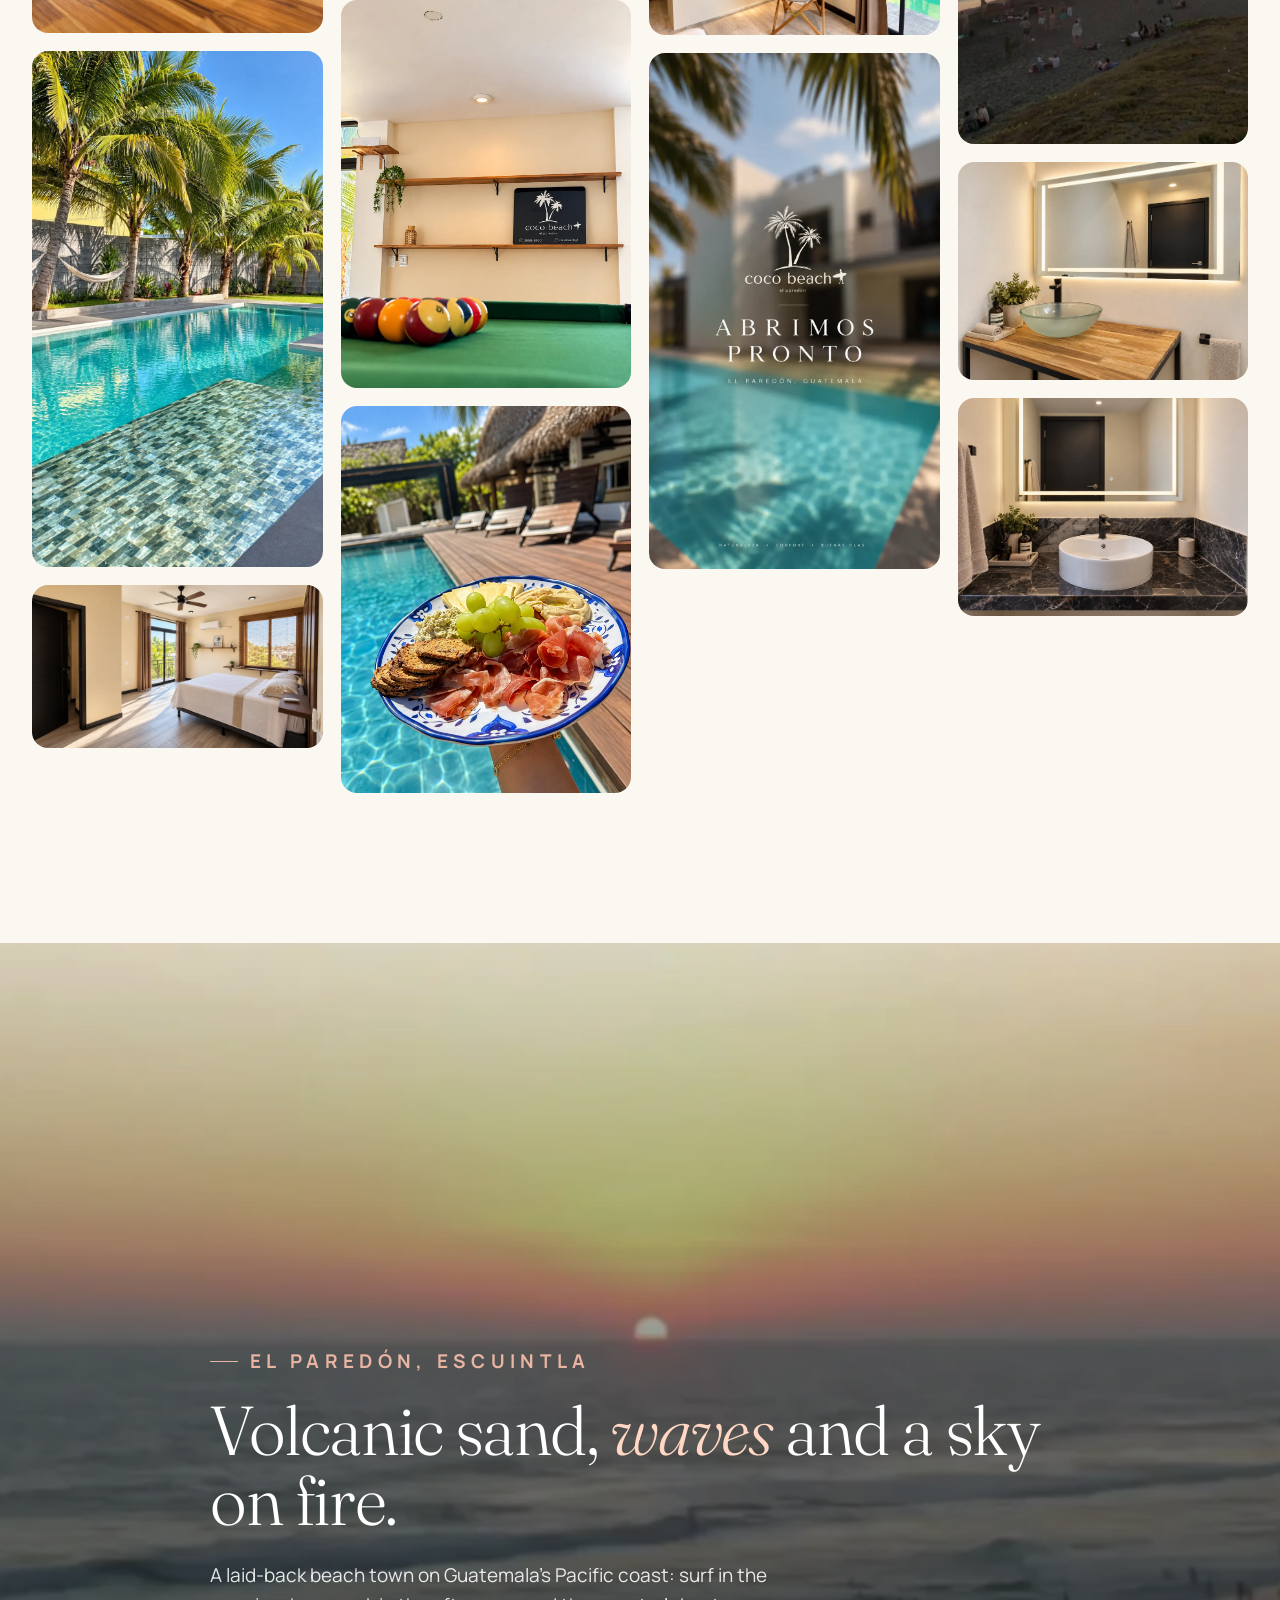
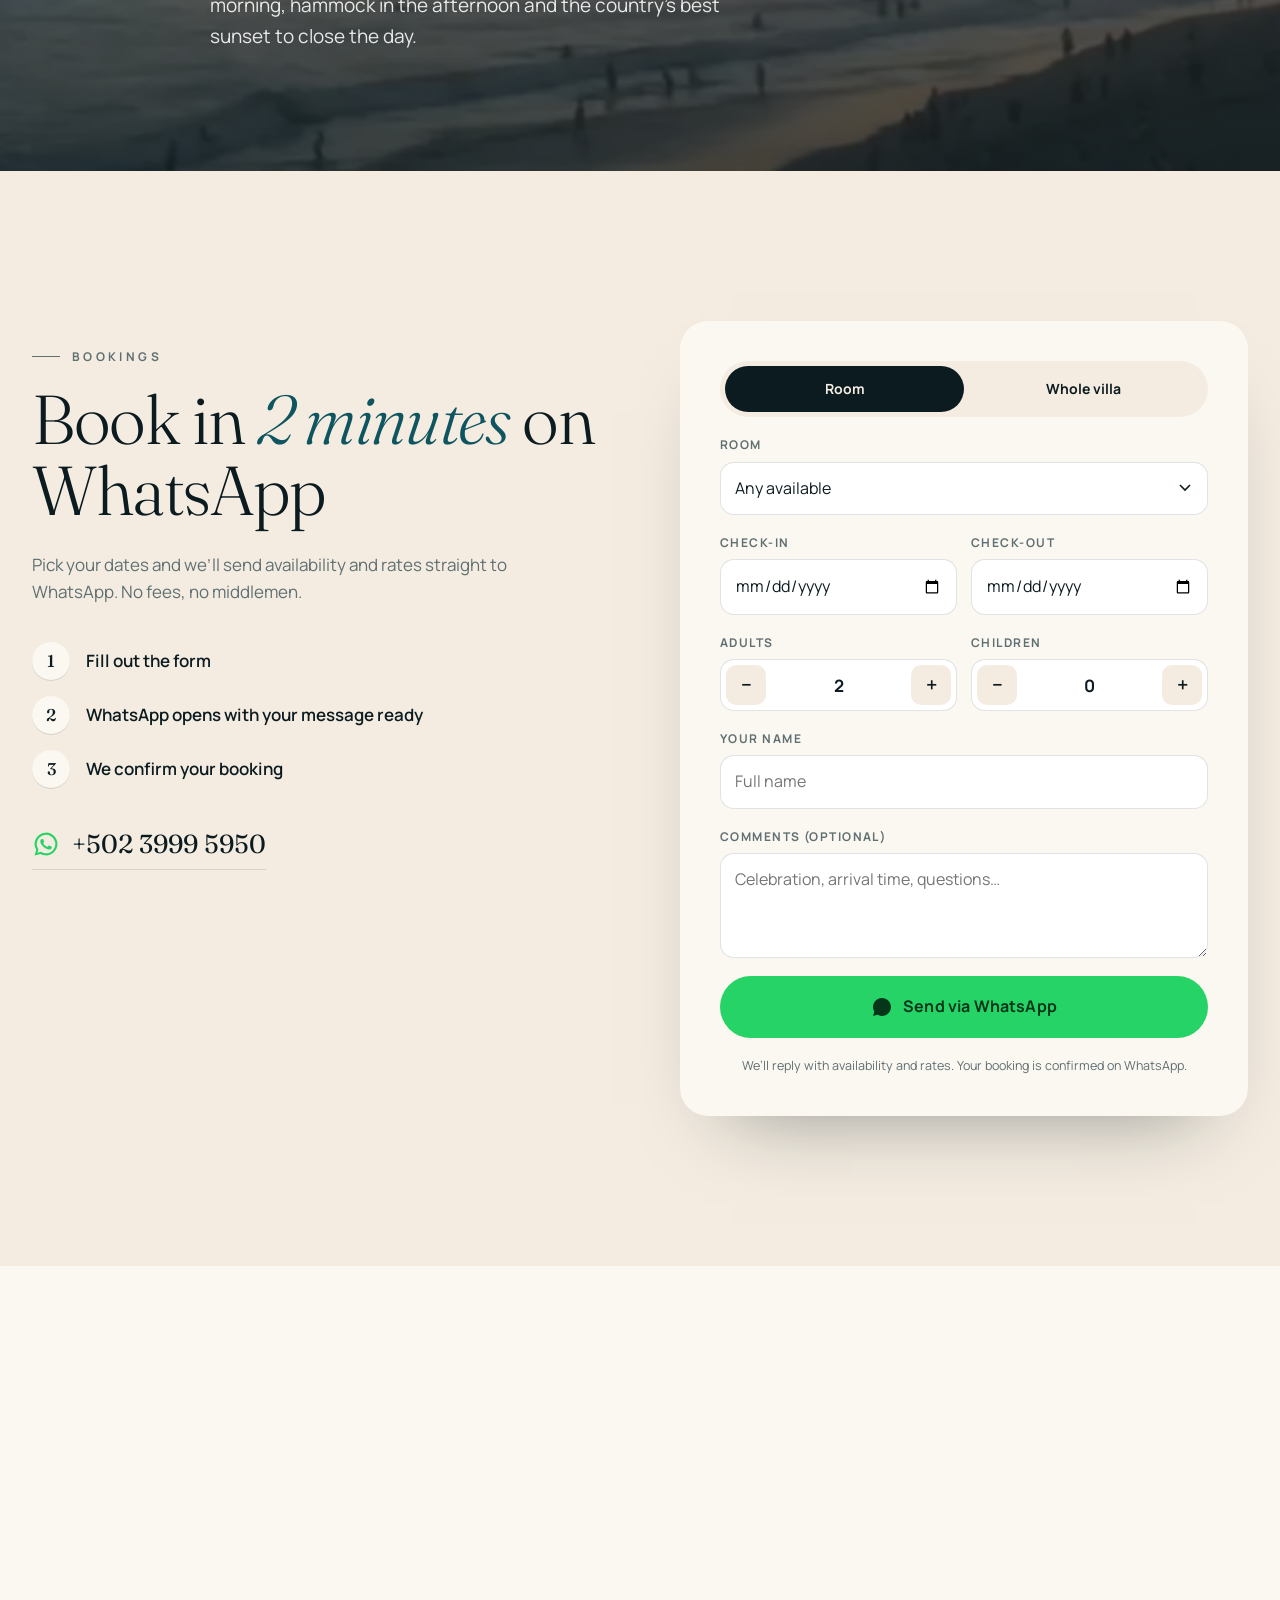
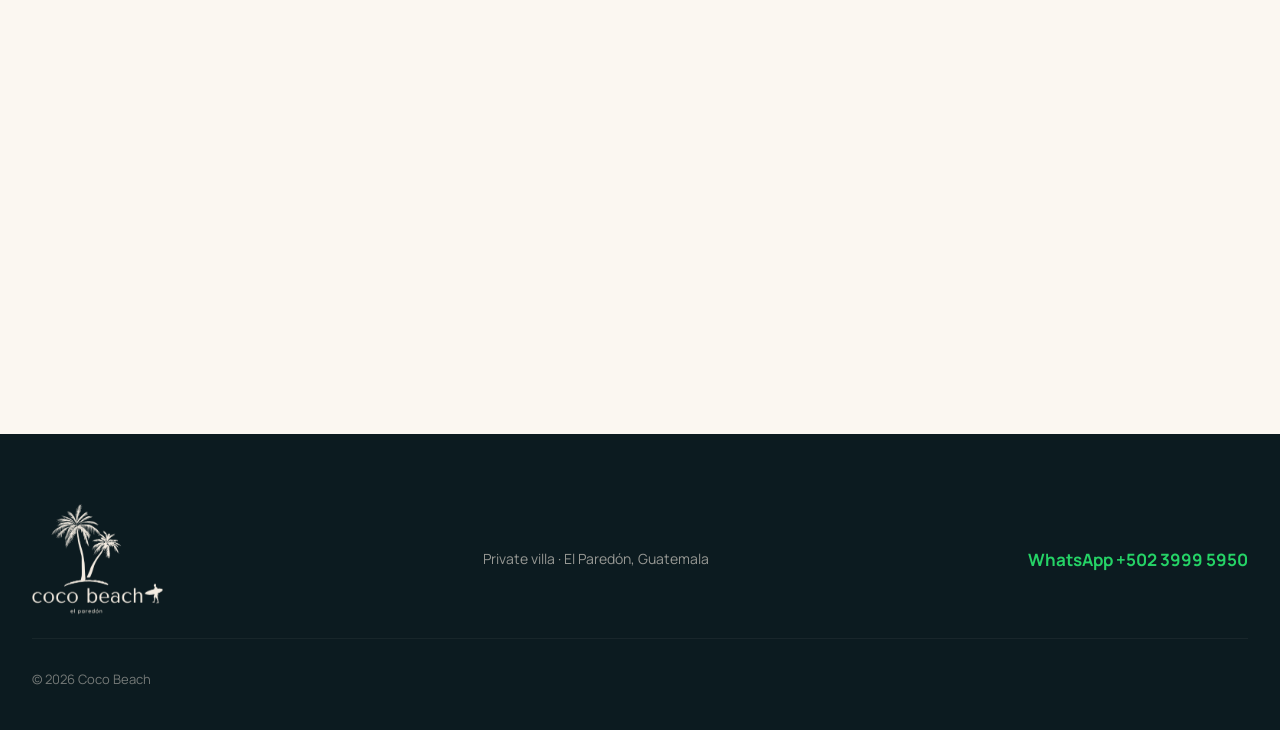
==== commit 33998a7c: "Web: quitar bar y actualizar a 6 habitaciones Co-Authored-By: Claude Opus 5.5 <noreply@anthropic.com" ====
--- a/index.html
+++ b/index.html
@@ -6,7 +6,7 @@
   <title>Coco Beach · Villa en El Paredón, Guatemala</title>
   <meta name="description" content="Coco Beach: villa con piscina en El Paredón, Guatemala. Reserva una habitación o la villa completa por WhatsApp.">
   <meta property="og:title" content="Coco Beach · El Paredón">
-  <meta property="og:description" content="Villa con piscina, 5 habitaciones y atardeceres sobre el Pacífico. Reserva por WhatsApp.">
+  <meta property="og:description" content="Hotel boutique con piscina, 6 habitaciones y atardeceres sobre el Pacífico. Reserva por WhatsApp.">
   <meta property="og:type" content="website">
   <meta property="og:url" content="https://cocobeachelparedon.com/">
   <meta property="og:image" content="https://cocobeachelparedon.com/img/og-home.jpg">
@@ -77,8 +77,8 @@
         </div>
         <div class="chapter" data-ch="1">
           <p class="eyebrow"><span class="dot"></span><span data-i18n="hero.eyebrow2">Coco Beach Villa</span></p>
-          <h2><span data-i18n="hero.t2a">5 habitaciones.</span><br><em data-i18n="hero.t2b">Una piscina que brilla de noche.</em></h2>
-          <p class="lead" data-i18n="hero.l2">Cada habitación con baño privado. Sala de juegos, bar y terraza junto al agua.</p>
+          <h2><span data-i18n="hero.t2a">6 habitaciones.</span><br><em data-i18n="hero.t2b">Una piscina que brilla de noche.</em></h2>
+          <p class="lead" data-i18n="hero.l2">Cada habitación con baño privado. Sala de juegos, hamacas y terraza junto al agua.</p>
         </div>
         <div class="chapter" data-ch="2">
           <p class="eyebrow"><span class="dot"></span><span data-i18n="hero.eyebrow3">Reserva directo</span></p>
@@ -106,8 +106,8 @@
         <p data-i18n="villa.p1">Coco Beach es una villa moderna de dos niveles rodeada de palmeras en El Paredón, el pueblo surfero más querido de Guatemala. Ventanales de piso a techo, una piscina con iluminación nocturna y espacios pensados para desconectarse.</p>
         <p data-i18n="villa.p2">Ven en pareja y reserva una habitación, o trae a toda tu gente y quédate con la villa completa.</p>
         <ul class="stats">
-          <li><b>5</b><span data-i18n="villa.s1">habitaciones</span></li>
-          <li><b>5</b><span data-i18n="villa.s2">baños privados</span></li>
+          <li><b>6</b><span data-i18n="villa.s1">habitaciones</span></li>
+          <li><b>6</b><span data-i18n="villa.s2">baños privados</span></li>
           <li><b>1</b><span data-i18n="villa.s3">piscina iluminada</span></li>
           <li><b>∞</b><span data-i18n="villa.s4">atardeceres</span></li>
         </ul>
@@ -132,7 +132,7 @@
           <div class="opt-body">
             <span class="tag" data-i18n="opt.roomTag">Habitación privada</span>
             <h3 data-i18n="opt.roomTitle">Tu propio rincón en la villa</h3>
-            <p data-i18n="opt.roomText">Reserva una de nuestras 5 habitaciones con baño privado y disfruta de la piscina, la sala de juegos y las áreas comunes.</p>
+            <p data-i18n="opt.roomText">Reserva una de nuestras 6 habitaciones con baño privado y disfruta de la piscina, la sala de juegos y las áreas comunes.</p>
             <a href="#book" class="btn btn-dark" data-book="room" data-i18n="cta.room">Reservar habitación</a>
           </div>
         </article>
@@ -141,7 +141,7 @@
           <div class="opt-body">
             <span class="tag tag-coral" data-i18n="opt.villaTag">Villa completa</span>
             <h3 data-i18n="opt.villaTitle">Toda la villa, solo para tu grupo</h3>
-            <p data-i18n="opt.villaText">Las 5 habitaciones, la piscina, el bar y la sala de juegos en exclusiva. Ideal para familias, amigos, retiros y celebraciones.</p>
+            <p data-i18n="opt.villaText">Las 6 habitaciones, la piscina y la sala de juegos en exclusiva. Ideal para familias, amigos, retiros y celebraciones.</p>
             <a href="#book" class="btn btn-coral" data-book="villa" data-i18n="cta.villa">Reservar villa completa</a>
           </div>
         </article>
@@ -175,7 +175,7 @@
       <div class="am-grid">
         <div class="am reveal"><svg viewBox="0 0 24 24"><path d="M2 18c2 0 2-1.5 4-1.5S8 18 10 18s2-1.5 4-1.5 2 1.5 4 1.5 2-1.5 4-1.5M2 14c2 0 2-1.5 4-1.5S8 14 10 14s2-1.5 4-1.5 2 1.5 4 1.5 2-1.5 4-1.5M7 11V4a2 2 0 0 1 4 0M15 11V4a2 2 0 0 1 4 0M7 7h8"/></svg><h4 data-i18n="am.pool">Piscina iluminada</h4><p data-i18n="am.poolT">Con mosaico, iluminación nocturna y hamacas bajo las palmeras.</p></div>
         <div class="am reveal"><svg viewBox="0 0 24 24"><rect x="2" y="7" width="20" height="11" rx="2"/><circle cx="9" cy="12.5" r="1.4"/><circle cx="13" cy="11" r="1.4"/><circle cx="14" cy="14.5" r="1.4"/><path d="M5 18v3M19 18v3"/></svg><h4 data-i18n="am.games">Sala de juegos</h4><p data-i18n="am.gamesT">Mesa de billar, TV y sala lounge con vista a la piscina.</p></div>
-        <div class="am reveal"><svg viewBox="0 0 24 24"><path d="M8 3h8l-1 8a3 3 0 0 1-6 0zM12 14v7M8 21h8"/></svg><h4 data-i18n="am.bar">Bar y cocina</h4><p data-i18n="am.barT">Barra de madera, refrigeradores y espacio para cocinar en grupo.</p></div>
+        <div class="am reveal"><svg viewBox="0 0 24 24"><path d="M3 5v15M21 5v15M3 8c3 6 15 6 18 0"/></svg><h4 data-i18n="am.bar">Hamacas y sillas de playa</h4><p data-i18n="am.barT">Para descansar a la sombra de las palmeras o llevártelas a la arena.</p></div>
         <div class="am reveal"><svg viewBox="0 0 24 24"><path d="M12 3v18M5 7l14 10M19 7L5 17"/><circle cx="12" cy="12" r="2.5"/></svg><h4 data-i18n="am.ac">Aire acondicionado</h4><p data-i18n="am.acT">Habitaciones con A/C y ventilador de techo para noches frescas.</p></div>
         <div class="am reveal"><svg viewBox="0 0 24 24"><path d="M4 12h16v3a5 5 0 0 1-5 5H9a5 5 0 0 1-5-5zM6 12V5a2 2 0 0 1 3.5-1.3M7 20l-1 2M17 20l1 2"/></svg><h4 data-i18n="am.bath">Baños privados</h4><p data-i18n="am.bathT">Duchas de mármol, espejos LED y amenidades Coco Beach.</p></div>
         <div class="am reveal"><svg viewBox="0 0 24 24"><path d="M3 20h18M5 20c0-5 3-9 7-9s7 4 7 9M12 4v3M4.9 7.9l2 2M19.1 7.9l-2 2"/></svg><h4 data-i18n="am.sunset">Atardeceres</h4><p data-i18n="am.sunsetT">El sol cae directo sobre el Pacífico, a pasos de la villa.</p></div>
